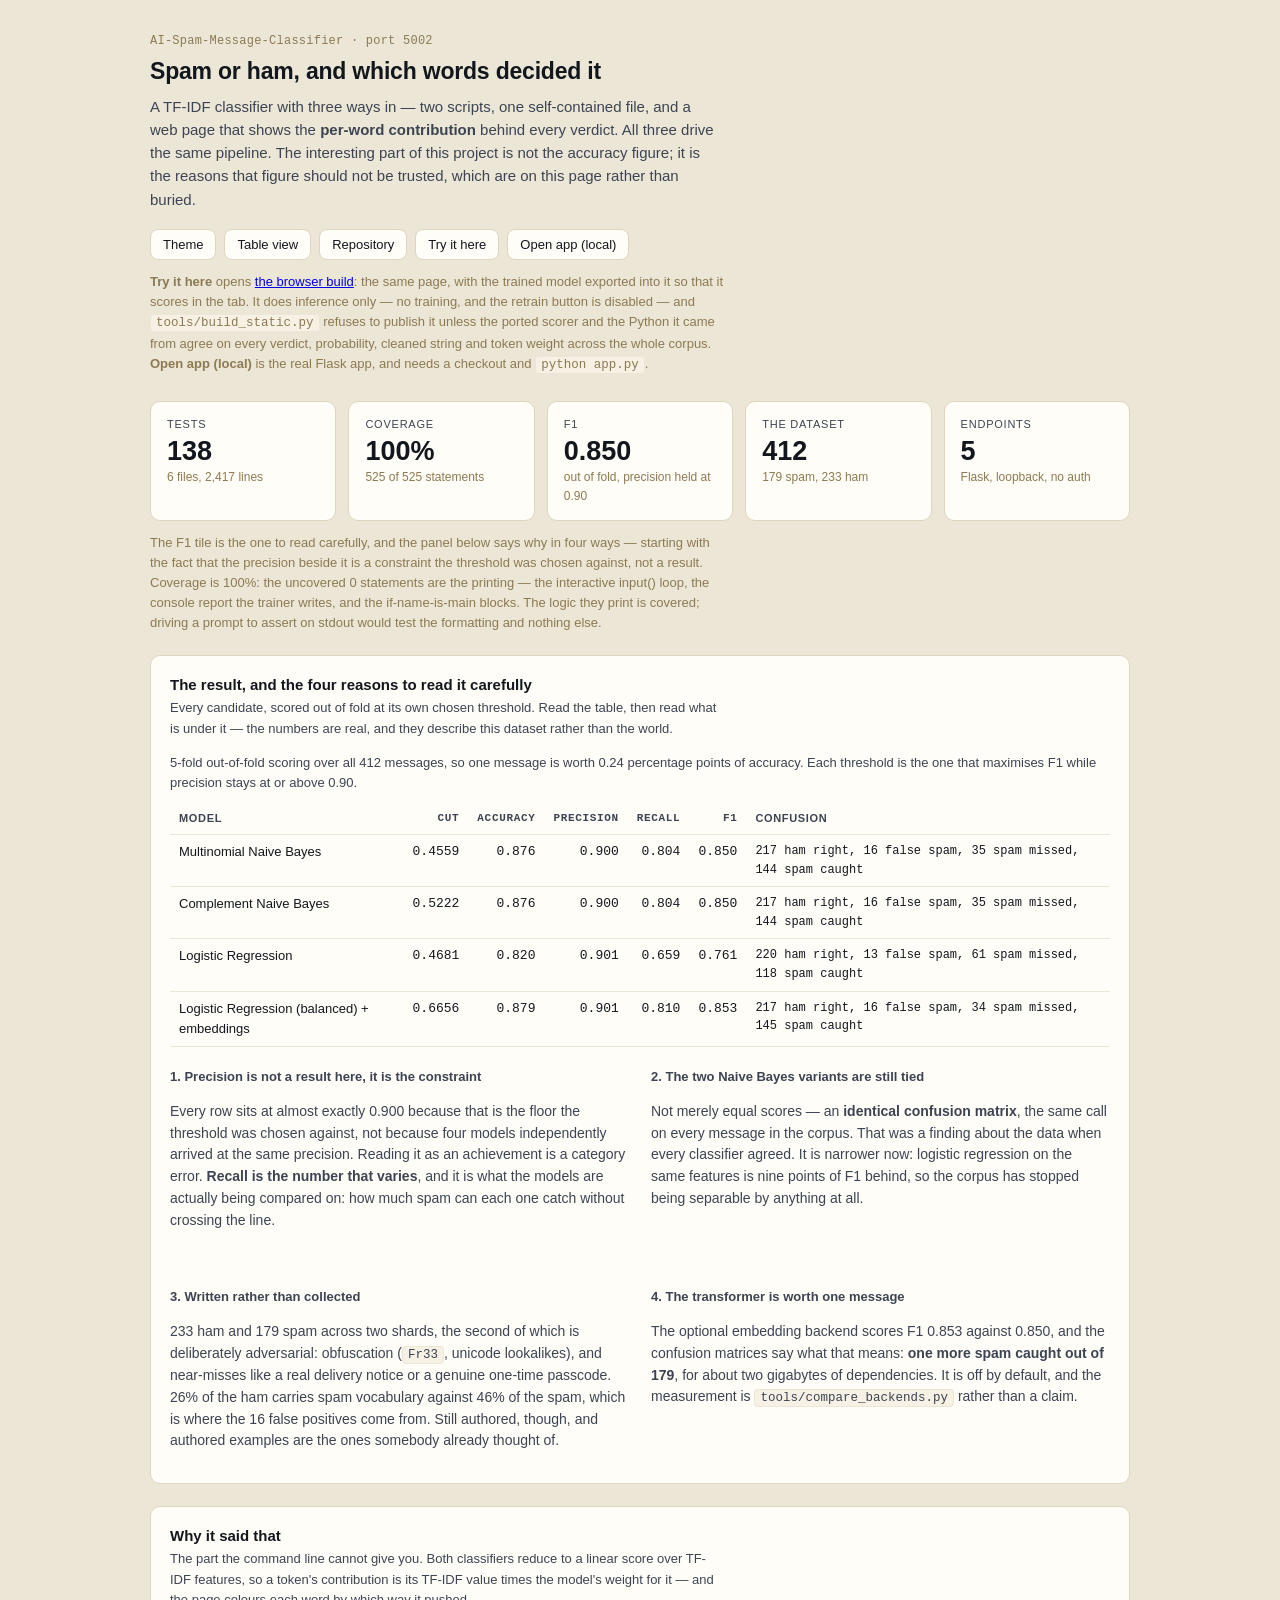
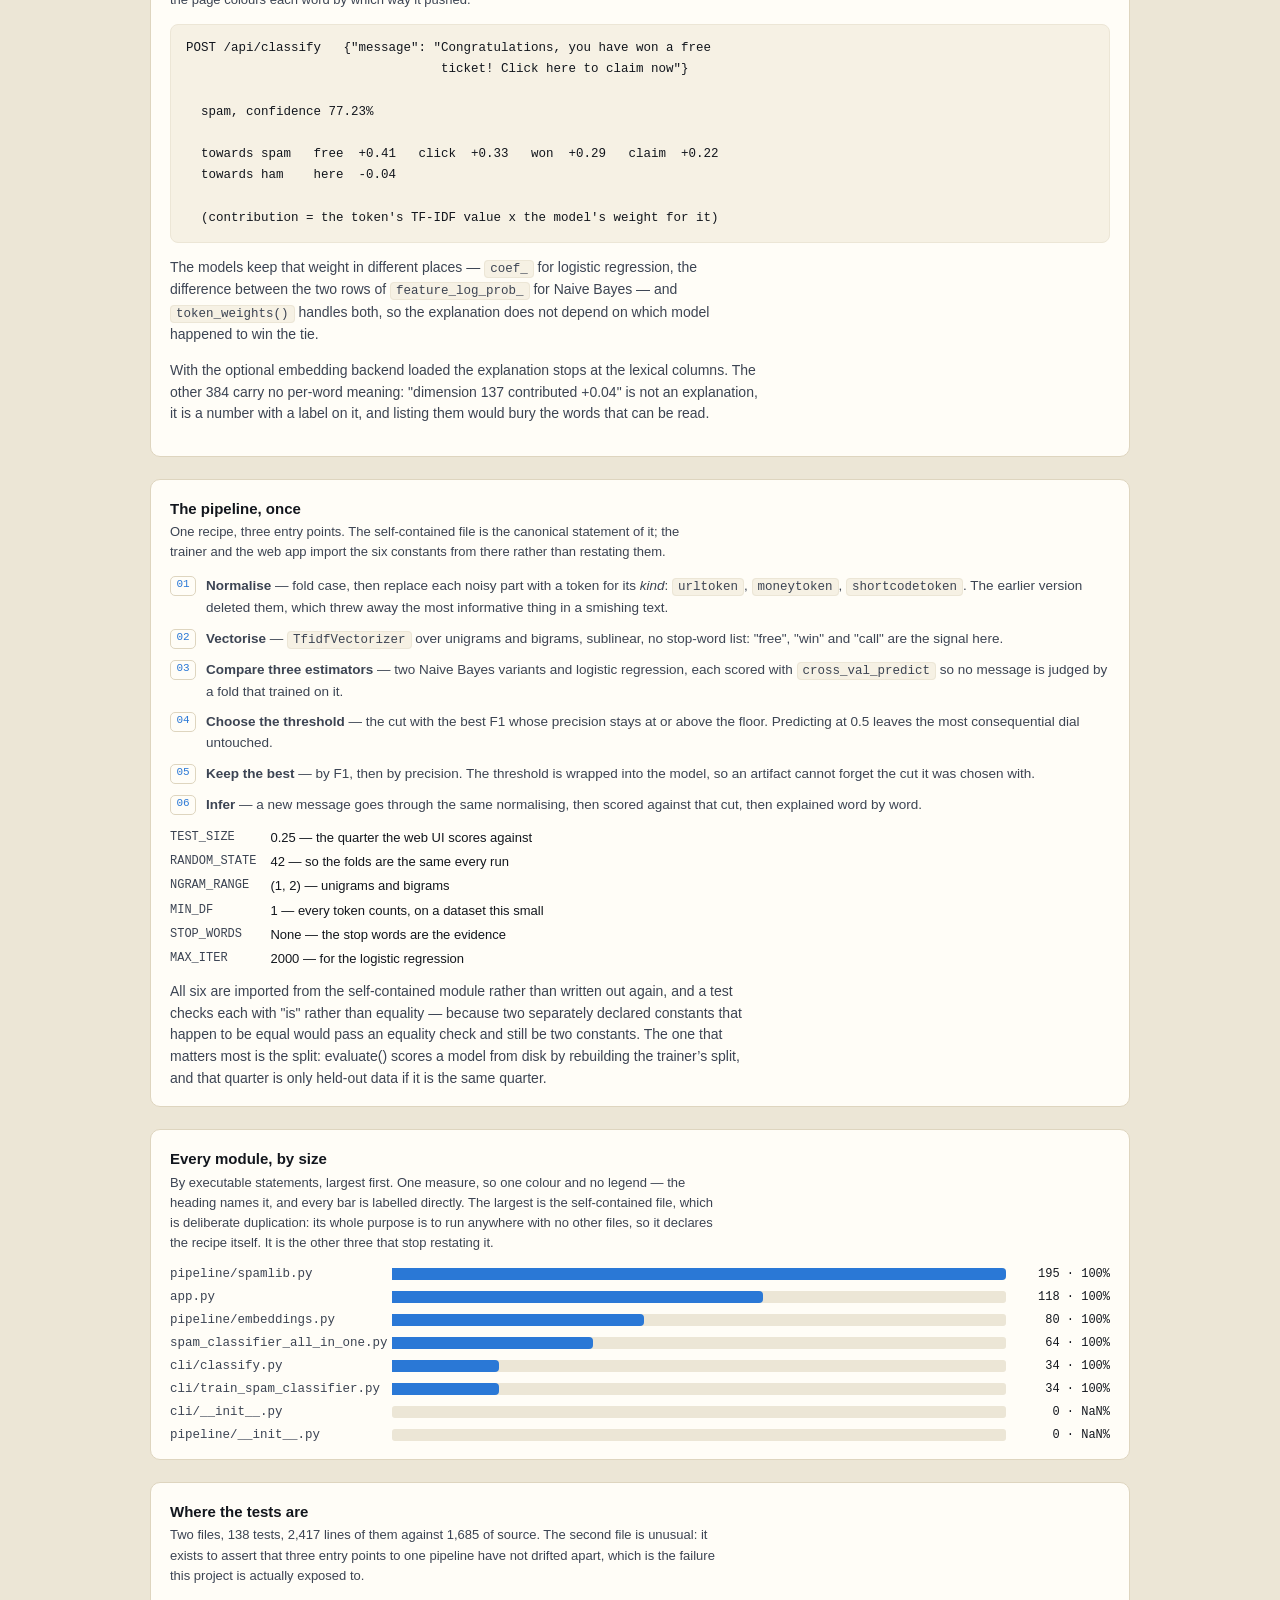
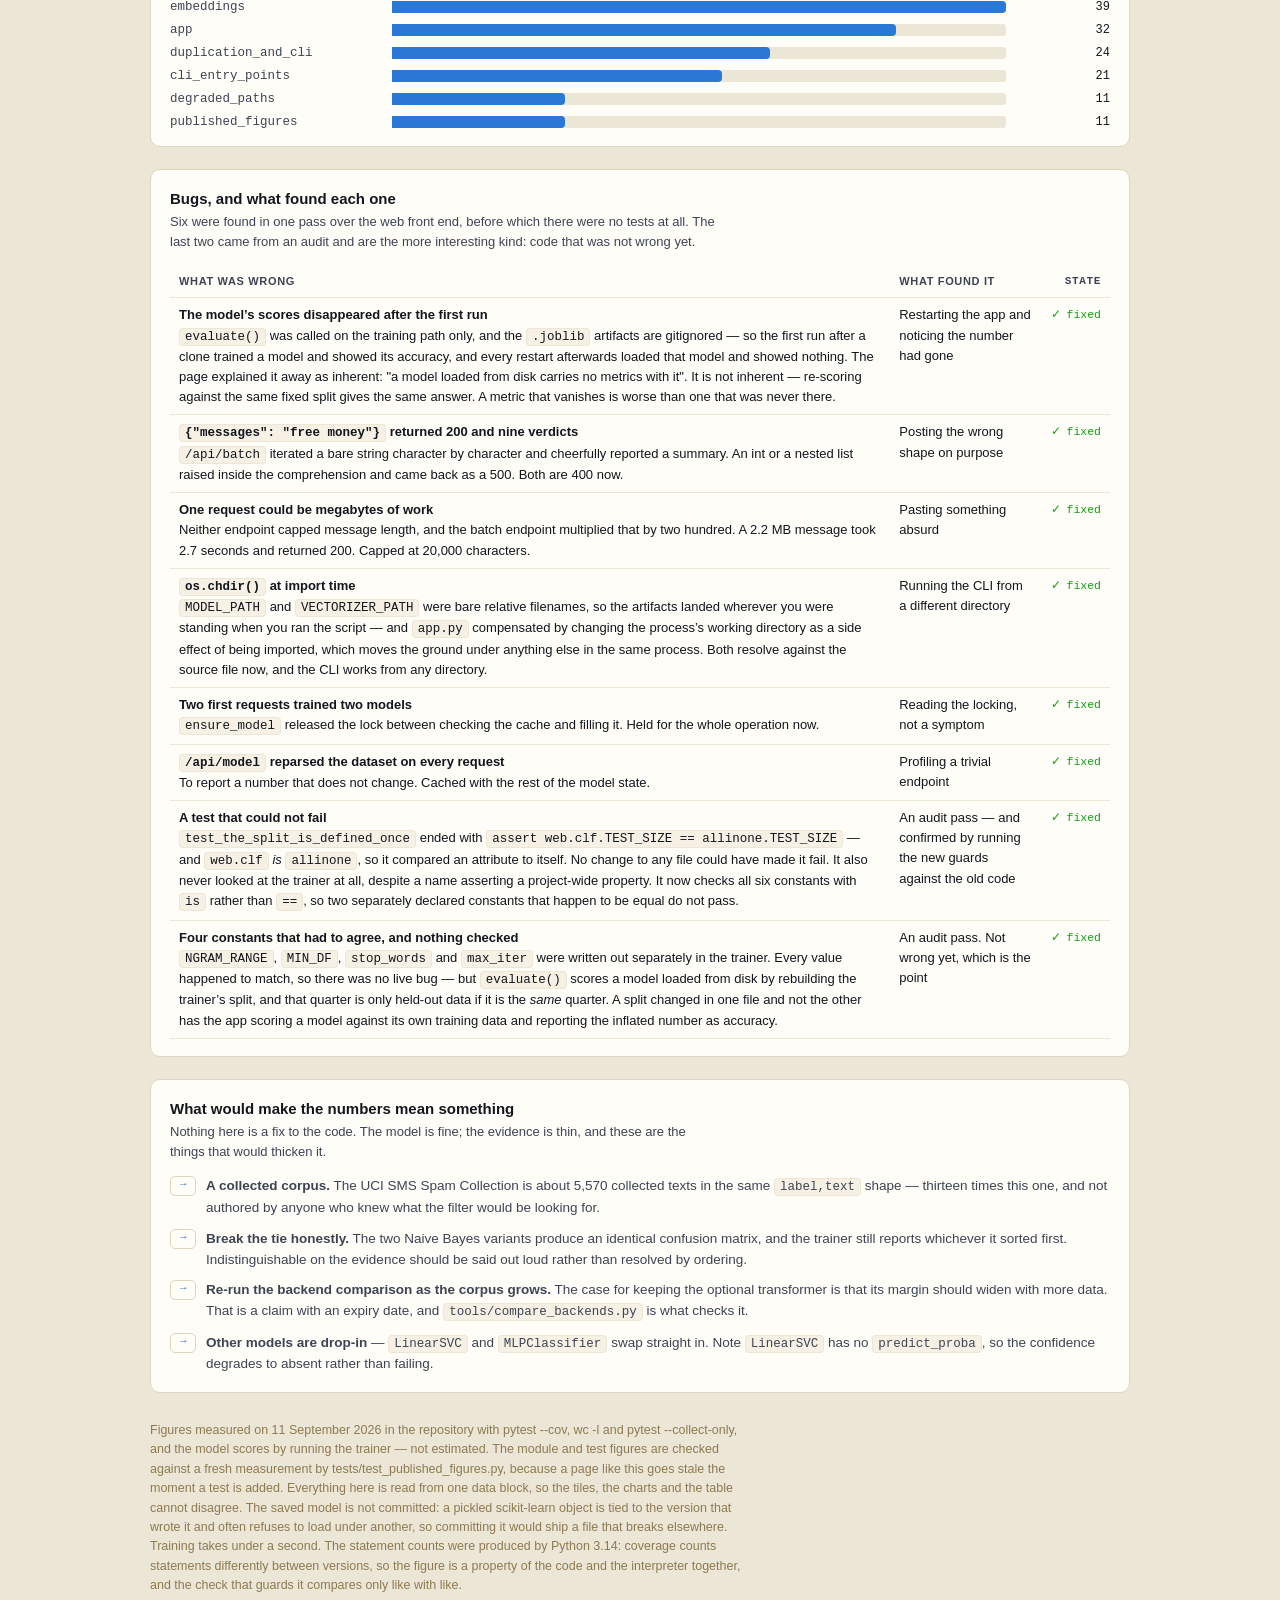
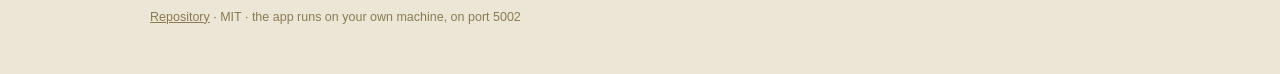
==== docs/index.html @ 47253c62 "Group the root modules into pipeline/ and cli/ Six modules and a CSV sat flat at the root. The filte" ====
<!DOCTYPE html>
<html lang="en">
<head>
<meta charset="utf-8">
<meta name="viewport" content="width=device-width, initial-scale=1">
<title>AI Spam Message Classifier — overview</title>
<meta name="description" content="A TF-IDF spam classifier with three ways in — scripts, one self-contained file, and a web UI that shows which words drove each verdict. Including why its own accuracy figure should be distrusted.">
<meta property="og:title" content="AI Spam Message Classifier">
<!-- No count in here. A figure typed into a meta tag is one nothing on the
     page derives, so it is the first thing to go stale. -->
<meta property="og:description" content="Spam or ham, with the words that decided it. Two models, one dataset small enough that a single message is worth five points of accuracy — and the page says so.">
<meta property="og:type" content="website">
<style>
/* The warm surface this family of pages uses. The marks on top come from the
 * validated palette and were re-run against *this* surface, because contrast
 * only means anything against the colour the chart actually sits on:
 *
 *   series  #2a78d6  on #fffdf7   all five checks PASS (light)
 *   series  #3987e5  on #1a1a19   all five checks PASS (dark)
 *   good    #0ca30c  3.30:1
 *   warning #fab219  1.80:1  sub-3:1 BY DESIGN -> always icon + label
 *   crit    #d03b3b  4.72:1
 *
 * Run as a categorical set the status colours fail on #fab219, and are meant
 * to: status is not a categorical palette, and amber is legal only with a
 * glyph and a word beside it. Every use of it here has both.
 *
 * Dark is a selected set stepped for the dark surface, not an inversion. */
.viz-root {
  color-scheme: light;
  --plane:     #ece6d6;
  --surface:   #fffdf7;
  --ink:       #12161d;
  --ink-2:     #3c4453;
  --ink-muted: #8d7a52;
  --grid:      #ece6d6;
  --ring:      #ded5bf;
  --code-bg:   #f6f1e4;
  --series:    #2a78d6;
  --track:     #ece6d6;
  --good:      #0ca30c;
  --warning:   #fab219;
  --critical:  #d03b3b;
}
@media (prefers-color-scheme: dark) {
  :root:where(:not([data-theme="light"])) .viz-root {
    color-scheme: dark;
    --plane: #0d0d0d; --surface: #1a1a19;
    --ink: #ffffff; --ink-2: #c3c2b7; --ink-muted: #898781;
    --grid: #2c2c2a; --ring: #383835; --code-bg: #21201e;
    --series: #3987e5; --track: #2c2c2a;
  }
}
:root[data-theme="dark"] .viz-root {
  color-scheme: dark;
  --plane: #0d0d0d; --surface: #1a1a19;
  --ink: #ffffff; --ink-2: #c3c2b7; --ink-muted: #898781;
  --grid: #2c2c2a; --ring: #383835; --code-bg: #21201e;
  --series: #3987e5; --track: #2c2c2a;
}

* { box-sizing: border-box; }
html, body { margin: 0; }
.viz-root {
  --text: -apple-system, BlinkMacSystemFont, "Segoe UI", Helvetica, Arial, sans-serif;
  --mono: ui-monospace, SFMono-Regular, Menlo, monospace;
  padding: 34px 24px 44px;
  font: 15px/1.55 var(--text);
  background: var(--plane); color: var(--ink);
  min-height: 100vh;
}
main { max-width: 980px; margin: 0 auto; }

.crumb {
  margin: 0 0 6px; font: 400 12px var(--mono); color: var(--ink-muted);
  letter-spacing: .02em;
}
h1 { font-size: 23px; margin: 0 0 5px; letter-spacing: -0.2px; }
.lede { color: var(--ink-2); margin: 0; font-size: 15px; max-width: 68ch; }
.head { display: flex; justify-content: space-between; align-items: flex-start; gap: 18px; flex-wrap: wrap; }
.controls { display: flex; gap: 8px; flex-wrap: wrap; }
button, .btn {
  font: 400 13px var(--text); cursor: pointer; text-decoration: none;
  display: inline-block;
  background: var(--surface); color: var(--ink);
  border: 1px solid var(--ring); border-radius: 8px; padding: 7px 12px;
}
button:hover, .btn:hover { border-color: var(--ink-muted); }
button[aria-pressed="true"] { border-color: var(--series); color: var(--series); }

/* ------------------------------------------------------------ stat tiles */
/* A bare stat tile is the one form that ships without a hover layer: there is
 * no plot to interrogate, just the figure and what it counts. */
.tiles { display: grid; grid-template-columns: repeat(auto-fit, minmax(156px, 1fr)); gap: 12px; margin: 26px 0 10px; }
.tile { background: var(--surface); border: 1px solid var(--ring); border-radius: 10px; padding: 14px 16px; }
.tile .k { display: block; color: var(--ink-2); font-size: 11px; text-transform: uppercase; letter-spacing: .07em; }
.tile .v { display: block; margin-top: 3px; font: 600 27px/1.12 var(--text); font-variant-numeric: tabular-nums; }
.tile .n { display: block; margin-top: 2px; color: var(--ink-muted); font-size: 12px; }

.note { color: var(--ink-muted); font-size: 13px; max-width: 80ch; margin: 12px 0 0; }

/* ---------------------------------------------------------------- panels */
.panel { background: var(--surface); border: 1px solid var(--ring); border-radius: 10px; padding: 17px 19px; margin-top: 22px; }
.panel h2 { margin: 0 0 2px; font-size: 15px; }
.panel h3 { margin: 20px 0 6px; font-size: 13px; color: var(--ink-2); }
.panel .sub { margin: 0 0 14px; color: var(--ink-2); font-size: 13px; max-width: 76ch; }
.panel p { font-size: 14px; color: var(--ink-2); max-width: 76ch; }
.split { display: grid; grid-template-columns: repeat(auto-fit, minmax(330px, 1fr)); gap: 22px; }

/* Thin marks on a recessive track, 4px rounding on the data end only so the
 * mark stays anchored flat to the baseline it grows from. */
.bars { display: grid; gap: 9px; }
/* 210px for the label, not the 118px the sibling pages use: the longest
   module name here is spam_classifier_all_in_one.py, which measured 199px
   and was being clipped — a clipped name is one the reader cannot look up. */
.bar { display: grid; grid-template-columns: 210px 1fr 92px; gap: 12px; align-items: center; }
.bar .lab { font: 400 12.5px var(--mono); color: var(--ink-2); }
.bar .rail { position: relative; height: 12px; background: var(--track); border-radius: 3px; }
.bar .fill { position: absolute; inset: 0 auto 0 0; background: var(--series); border-radius: 0 4px 4px 0; }
.bar .val { text-align: right; font: 500 12px var(--mono); font-variant-numeric: tabular-nums; color: var(--ink); }
.bar:hover .rail { outline: 2px solid var(--ring); outline-offset: 2px; }

/* ----------------------------------------------------------------- table */
table { width: 100%; border-collapse: collapse; }
caption { text-align: left; color: var(--ink-2); font-size: 13px; padding-bottom: 10px; }
th, td { text-align: left; padding: 7px 9px; border-bottom: 1px solid var(--grid); font-size: 13px; vertical-align: top; }
th { color: var(--ink-2); font-size: 11px; text-transform: uppercase; letter-spacing: .06em; }
td.num, th.num { text-align: right; font-family: var(--mono); font-variant-numeric: tabular-nums; }
td.mono { font-family: var(--mono); font-size: 12px; }
tr.total td { border-bottom: none; font-weight: 600; }
[hidden] { display: none !important; }

code { font-family: var(--mono); font-size: 12.5px; background: var(--code-bg); border: 1px solid var(--grid); border-radius: 4px; padding: 1px 5px; }
pre {
  background: var(--code-bg); border: 1px solid var(--grid); border-radius: 8px;
  padding: 13px 15px; overflow-x: auto;
  font: 12.5px/1.7 var(--mono); color: var(--ink); margin: 12px 0 0;
}

/* Numbered steps. */
.flow { list-style: none; margin: 12px 0 0; padding: 0; display: grid; gap: 10px; }
.flow li { display: grid; grid-template-columns: 26px 1fr; gap: 10px; font-size: 13.5px; color: var(--ink-2); }
.step {
  font: 500 11px var(--mono); color: var(--series);
  border: 1px solid var(--ring); border-radius: 5px;
  text-align: center; padding: 1px 0; height: 20px;
}

/* Status. Never colour alone: each carries a glyph and a word, which is what
 * makes the sub-3:1 amber legal. */
.flag { display: inline-flex; align-items: center; gap: 5px; font: 500 11.5px var(--mono); white-space: nowrap; }
.flag .g { font-size: 12px; }
.flag.good { color: var(--good); }
.flag.warn { color: var(--warning); }
.flag.crit { color: var(--critical); }

dl.kv { display: grid; grid-template-columns: auto 1fr; gap: 4px 14px; margin: 12px 0 0; font-size: 13px; }
dl.kv dt { color: var(--ink-2); font-family: var(--mono); font-size: 12px; }
dl.kv dd { margin: 0; }

footer { margin-top: 28px; color: var(--ink-muted); font-size: 12.5px; max-width: 86ch; }
footer a { color: inherit; }
</style>
</head>

<body class="viz-root" data-palette="#2a78d6">
<main>

<div class="head">
  <div>
    <p class="crumb">AI-Spam-Message-Classifier &middot; port 5002</p>
    <h1>Spam or ham, and which words decided it</h1>
    <p class="lede">
      A TF-IDF classifier with three ways in — two scripts, one
      self-contained file, and a web page that shows the
      <strong>per-word contribution</strong> behind every verdict. All three
      drive the same pipeline. The interesting part of this project is not
      the accuracy figure; it is the reasons that figure should not be
      trusted, which are on this page rather than buried.
    </p>
  </div>
  <div class="controls">
    <button id="themeBtn" type="button">Theme</button>
    <button id="tableBtn" type="button" aria-pressed="false">Table view</button>
    <a class="btn" href="https://github.com/luke-zhang-cs-py/AI-Spam-Message-Classifier">Repository</a>
    <a class="btn" href="app/"
       title="The exported model, scored in your browser — no Python needed">Try it here</a>
    <a class="btn" id="localBtn" href="http://127.0.0.1:5002/"
       title="Only works on a machine that is running the app">Open app (local)</a>
  </div>
</div>

<!-- "Open app (local)" only works for somebody who has already cloned the
     repository and started a server, which is nobody arriving at this page.
     docs/app/ is the same page with the fitted model exported into it,
     generated by tools/build_static.py. -->
<p class="note">
  <strong>Try it here</strong> opens <a href="app/">the browser build</a>: the
  same page, with the trained model exported into it so that it scores in the
  tab. It does inference only — no training, and the retrain button is
  disabled — and <code>tools/build_static.py</code> refuses to publish it
  unless the ported scorer and the Python it came from agree on every verdict,
  probability, cleaned string and token weight across the whole corpus.
  <strong>Open app (local)</strong> is the real Flask app, and needs a checkout
  and <code>python app.py</code>.
</p>

<section class="tiles" id="tiles" aria-label="Headline figures"></section>
<p class="note" id="tilesNote"></p>

<!-- ==================================================== the result -->
<section class="panel">
  <h2>The result, and the four reasons to read it carefully</h2>
  <p class="sub">
    Every candidate, scored out of fold at its own chosen threshold. Read the
    table, then read what is under it — the numbers are real, and they
    describe this dataset rather than the world.
  </p>
  <table>
    <caption id="modelCaption"></caption>
    <thead>
      <tr><th>Model</th><th class="num">Cut</th><th class="num">Accuracy</th>
          <th class="num">Precision</th>
          <th class="num">Recall</th><th class="num">F1</th><th>Confusion</th></tr>
    </thead>
    <tbody id="modelBody"></tbody>
  </table>

  <div class="split">
    <div>
      <h3>1. Precision is not a result here, it is the constraint</h3>
      <p>
        Every row sits at almost exactly 0.900 because that is the floor the
        threshold was chosen against, not because four models independently
        arrived at the same precision. Reading it as an achievement is a
        category error. <strong>Recall is the number that varies</strong>, and
        it is what the models are actually being compared on: how much spam
        can each one catch without crossing the line.
      </p>
    </div>
    <div>
      <h3>2. The two Naive Bayes variants are still tied</h3>
      <p>
        Not merely equal scores — an <strong>identical confusion
        matrix</strong>, the same call on every message in the corpus. That
        was a finding about the data when every classifier agreed. It is
        narrower now: logistic regression on the same features is nine points
        of F1 behind, so the corpus has stopped being separable by anything
        at all.
      </p>
    </div>
    <div>
      <h3>3. Written rather than collected</h3>
      <p id="corpusNote"></p>
    </div>
    <div>
      <h3>4. The transformer is worth one message</h3>
      <p>
        The optional embedding backend scores F1 0.853 against 0.850, and the
        confusion matrices say what that means: <strong>one more spam caught
        out of 179</strong>, for about two gigabytes of dependencies. It is
        off by default, and the measurement is
        <code>tools/compare_backends.py</code> rather than a claim.
      </p>
    </div>
  </div>
</section>

<!-- =============================================== the explanation -->
<section class="panel">
  <h2>Why it said that</h2>
  <p class="sub">
    The part the command line cannot give you. Both classifiers reduce to a
    linear score over TF-IDF features, so a token's contribution is its
    TF-IDF value times the model's weight for it — and the page colours each
    word by which way it pushed.
  </p>
  <pre id="explainSample"></pre>
  <p>
    The models keep that weight in different places —
    <code>coef_</code> for logistic regression, the difference between the
    two rows of <code>feature_log_prob_</code> for Naive Bayes — and
    <code>token_weights()</code> handles both, so the explanation does not
    depend on which model happened to win the tie.
  </p>
  <p>
    With the optional embedding backend loaded the explanation stops at the
    lexical columns. The other 384 carry no per-word meaning: "dimension 137
    contributed +0.04" is not an explanation, it is a number with a label on
    it, and listing them would bury the words that can be read.
  </p>
</section>

<!-- ================================================== the pipeline -->
<section class="panel">
  <h2>The pipeline, once</h2>
  <p class="sub">
    One recipe, three entry points. The self-contained file is the canonical
    statement of it; the trainer and the web app import the six constants
    from there rather than restating them.
  </p>
  <ul class="flow" id="stepList"></ul>
  <dl class="kv" id="constKv"></dl>
  <p class="note" id="constNote"></p>
</section>

<!-- ==================================================== the source -->
<section class="panel" id="modulePanel">
  <h2>Every module, by size</h2>
  <p class="sub" id="moduleSub"></p>
  <div id="moduleBars" class="bars"></div>
</section>

<section class="panel" id="testPanel">
  <h2>Where the tests are</h2>
  <p class="sub" id="testSub"></p>
  <div id="testBars" class="bars"></div>
</section>

<section class="panel" id="tablePanel" hidden>
  <table>
    <caption>Every module with its size, statements, coverage and what it is
      for. The same data as the two charts above.</caption>
    <thead>
      <tr><th>Module</th><th class="num">Lines</th><th class="num">Stmts</th>
          <th class="num">Covered</th><th>What it does</th></tr>
    </thead>
    <tbody id="tableBody"></tbody>
  </table>
</section>

<!-- ======================================================= the bugs -->
<section class="panel">
  <h2>Bugs, and what found each one</h2>
  <p class="sub">
    Six were found in one pass over the web front end, before which there
    were no tests at all. The last two came from an audit and are the more
    interesting kind: code that was not wrong yet.
  </p>
  <table>
    <thead>
      <tr><th>What was wrong</th><th>What found it</th><th class="num">State</th></tr>
    </thead>
    <tbody id="bugBody"></tbody>
  </table>
</section>

<!-- ======================================================= the next -->
<section class="panel">
  <h2>What would make the numbers mean something</h2>
  <p class="sub">
    Nothing here is a fix to the code. The model is fine; the evidence is
    thin, and these are the things that would thicken it.
  </p>
  <ul class="flow" id="nextList"></ul>
</section>

<footer>
  <p id="footNote"></p>
  <p>
    <a href="https://github.com/luke-zhang-cs-py/AI-Spam-Message-Classifier">Repository</a>
    &middot; MIT &middot; the app runs on your own machine, on port 5002
  </p>
</footer>

</main>

<script>
'use strict';

/* Every number on this page is read from here, so the tiles, the charts and
 * the table cannot drift apart.
 *
 * Measured on 11 September 2026 in the repository: `pytest -q --cov` for the
 * statements and what is uncovered, `wc -l` for length, `pytest
 * --collect-only -q` for the test counts, and the model scores by running
 * train_spam_classifier.py. Not estimated. tests/test_published_figures.py
 * checks the module and test figures against a fresh measurement, and
 * `python tools/refresh_figures.py` rewrites them. */

var MODULES = [
  { name: 'pipeline/spamlib.py',           lines: 572, stmts: 195, missed:  0, does: 'the one implementation: normalising, model choice, the tuned threshold' },
  { name: 'app.py',                        lines: 399, stmts: 118, missed:  0, does: 'the web UI, five endpoints, and the per-word explanation' },
  { name: 'pipeline/embeddings.py',        lines: 282, stmts:  80, missed:  0, does: 'the optional transformer backend, off by default and measured' },
  { name: 'spam_classifier_all_in_one.py', lines: 197, stmts:  64, missed:  0, does: 'the end-to-end demo and CLI; the pipeline itself moved to spamlib' },
  { name: 'cli/classify.py',               lines: 111, stmts:  34, missed:  0, does: 'one message from the command line, or an interactive loop' },
  { name: 'cli/train_spam_classifier.py',  lines: 111, stmts:  34, missed:  0, does: 'trains both models, compares them, saves the winner' },
  { name: 'cli/__init__.py',               lines:   7, stmts:   0, missed:  0, does: 'the package: train it, then ask it about a message' },
  { name: 'pipeline/__init__.py',          lines:   6, stmts:   0, missed:  0, does: 'the package: the filter, and its one optional backend' }
];

var TESTS = [
  { file: 'test_embeddings.py',          n: 39, of: 'the optional backend, almost all of it without torch installed' },
  { file: 'test_app.py',                 n: 32, of: 'the five endpoints, the caps, and the vanishing metrics' },
  { file: 'test_duplication_and_cli.py', n: 24, of: 'that the three entry points share one recipe' },
  { file: 'test_cli_entry_points.py',    n: 21, of: 'both command lines driven in process, where coverage can see them' },
  { file: 'test_degraded_paths.py',      n: 11, of: 'the fallback corpus, an unreachable floor, a model with no weights' },
  { file: 'test_published_figures.py',   n: 11, of: 'the numbers on this page, against a fresh measurement' }
];

var TEST_LINES = 2417;

/* Which interpreter produced the statement counts above. It matters: coverage
 * counts a `with` block or a multi-line call differently between versions, so
 * the same unchanged file measures a different number of statements under a
 * different Python. The guard compares only when the running one is this one,
 * and skips with a reason otherwise -- which is why this line exists rather
 * than the check simply failing on a CI runner. */
var MEASURED_WITH = 'Python 3.14';
var ROUTE_COUNT = 5;

/* From data/*.csv and a run of the trainer. Regenerate with
 * `python tools/compare_backends.py`, which scores every row of the table
 * below under one shared split. */
var DATA = { messages: 412, spam: 179, ham: 233, folds: 5, floor: 0.90 };

/* Out-of-fold: every probability comes from a fold that did not train on the
 * message it scores, so all 412 are held-out data exactly once. The last row
 * is the optional embedding backend, which is off by default. */
var MODELS = [
  { name: 'Multinomial Naive Bayes', threshold: 0.4559, accuracy: 0.876,
    precision: 0.900, recall: 0.804, f1: 0.850, tn: 217, fp: 16, fn: 35, tp: 144 },
  { name: 'Complement Naive Bayes', threshold: 0.5222, accuracy: 0.876,
    precision: 0.900, recall: 0.804, f1: 0.850, tn: 217, fp: 16, fn: 35, tp: 144 },
  { name: 'Logistic Regression', threshold: 0.4681, accuracy: 0.820,
    precision: 0.901, recall: 0.659, f1: 0.761, tn: 220, fp: 13, fn: 61, tp: 118 },
  { name: 'Logistic Regression (balanced) + embeddings', threshold: 0.6656,
    accuracy: 0.879,
    precision: 0.901, recall: 0.810, f1: 0.853, tn: 217, fp: 16, fn: 34, tp: 145 }
];

var STEPS = [
  '<strong>Normalise</strong> — fold case, then replace each noisy part with a token for its <em>kind</em>: <code>urltoken</code>, <code>moneytoken</code>, <code>shortcodetoken</code>. The earlier version deleted them, which threw away the most informative thing in a smishing text.',
  '<strong>Vectorise</strong> — <code>TfidfVectorizer</code> over unigrams and bigrams, sublinear, no stop-word list: "free", "win" and "call" are the signal here.',
  '<strong>Compare three estimators</strong> — two Naive Bayes variants and logistic regression, each scored with <code>cross_val_predict</code> so no message is judged by a fold that trained on it.',
  '<strong>Choose the threshold</strong> — the cut with the best F1 whose precision stays at or above the floor. Predicting at 0.5 leaves the most consequential dial untouched.',
  '<strong>Keep the best</strong> — by F1, then by precision. The threshold is wrapped into the model, so an artifact cannot forget the cut it was chosen with.',
  '<strong>Infer</strong> — a new message goes through the same normalising, then scored against that cut, then explained word by word.'
];

/* The six constants the three entry points must agree on, checked with `is`
 * rather than equality by tests/test_duplication_and_cli.py. */
var CONSTANTS = [
  ['TEST_SIZE', '0.25 — the quarter the web UI scores against'],
  ['RANDOM_STATE', '42 — so the folds are the same every run'],
  ['NGRAM_RANGE', '(1, 2) — unigrams and bigrams'],
  ['MIN_DF', '1 — every token counts, on a dataset this small'],
  ['STOP_WORDS', 'None — the stop words are the evidence'],
  ['MAX_ITER', '2000 — for the logistic regression']
];

/* Authored prose with intentional markup, kept out of esc() deliberately --
 * see drawBugs, which says so. Nothing here comes from a user. */
var BUGS = [
  ['The model’s scores disappeared after the first run',
   '<code>evaluate()</code> was called on the training path only, and the <code>.joblib</code> artifacts are gitignored — so the first run after a clone trained a model and showed its accuracy, and every restart afterwards loaded that model and showed nothing. The page explained it away as inherent: "a model loaded from disk carries no metrics with it". It is not inherent — re-scoring against the same fixed split gives the same answer. A metric that vanishes is worse than one that was never there.',
   'Restarting the app and noticing the number had gone', 'fixed'],
  ['<code>{"messages": "free money"}</code> returned 200 and nine verdicts',
   '<code>/api/batch</code> iterated a bare string character by character and cheerfully reported a summary. An int or a nested list raised inside the comprehension and came back as a 500. Both are 400 now.',
   'Posting the wrong shape on purpose', 'fixed'],
  ['One request could be megabytes of work',
   'Neither endpoint capped message length, and the batch endpoint multiplied that by two hundred. A 2.2 MB message took 2.7 seconds and returned 200. Capped at 20,000 characters.',
   'Pasting something absurd', 'fixed'],
  ['<code>os.chdir()</code> at import time',
   '<code>MODEL_PATH</code> and <code>VECTORIZER_PATH</code> were bare relative filenames, so the artifacts landed wherever you were standing when you ran the script — and <code>app.py</code> compensated by changing the process’s working directory as a side effect of being imported, which moves the ground under anything else in the same process. Both resolve against the source file now, and the CLI works from any directory.',
   'Running the CLI from a different directory', 'fixed'],
  ['Two first requests trained two models',
   '<code>ensure_model</code> released the lock between checking the cache and filling it. Held for the whole operation now.',
   'Reading the locking, not a symptom', 'fixed'],
  ['<code>/api/model</code> reparsed the dataset on every request',
   'To report a number that does not change. Cached with the rest of the model state.',
   'Profiling a trivial endpoint', 'fixed'],
  ['A test that could not fail',
   '<code>test_the_split_is_defined_once</code> ended with <code>assert web.clf.TEST_SIZE == allinone.TEST_SIZE</code> — and <code>web.clf</code> <em>is</em> <code>allinone</code>, so it compared an attribute to itself. No change to any file could have made it fail. It also never looked at the trainer at all, despite a name asserting a project-wide property. It now checks all six constants with <code>is</code> rather than <code>==</code>, so two separately declared constants that happen to be equal do not pass.',
   'An audit pass — and confirmed by running the new guards against the old code', 'fixed'],
  ['Four constants that had to agree, and nothing checked',
   '<code>NGRAM_RANGE</code>, <code>MIN_DF</code>, <code>stop_words</code> and <code>max_iter</code> were written out separately in the trainer. Every value happened to match, so there was no live bug — but <code>evaluate()</code> scores a model loaded from disk by rebuilding the trainer’s split, and that quarter is only held-out data if it is the <em>same</em> quarter. A split changed in one file and not the other has the app scoring a model against its own training data and reporting the inflated number as accuracy.',
   'An audit pass. Not wrong yet, which is the point', 'fixed']
];

var NEXT = [
  '<strong>A collected corpus.</strong> The UCI SMS Spam Collection is about 5,570 collected texts in the same <code>label,text</code> shape — thirteen times this one, and not authored by anyone who knew what the filter would be looking for.',
  '<strong>Break the tie honestly.</strong> The two Naive Bayes variants produce an identical confusion matrix, and the trainer still reports whichever it sorted first. Indistinguishable on the evidence should be said out loud rather than resolved by ordering.',
  '<strong>Re-run the backend comparison as the corpus grows.</strong> The case for keeping the optional transformer is that its margin should widen with more data. That is a claim with an expiry date, and <code>tools/compare_backends.py</code> is what checks it.',
  '<strong>Other models are drop-in</strong> — <code>LinearSVC</code> and <code>MLPClassifier</code> swap straight in. Note <code>LinearSVC</code> has no <code>predict_proba</code>, so the confidence degrades to absent rather than failing.'
];

/* ------------------------------------------------------------- helpers */

function esc(s) {
  return String(s).replace(/[&<>"]/g, function (c) {
    return { '&': '&amp;', '<': '&lt;', '>': '&gt;', '"': '&quot;' }[c];
  });
}
function el(id) { return document.getElementById(id); }
function covered(m) { return m.stmts - m.missed; }
function coverage(m) { return Math.round(100 * covered(m) / m.stmts); }
function sum(list, field) {
  return list.reduce(function (n, item) { return n + field(item); }, 0);
}

var STMTS = sum(MODULES, function (m) { return m.stmts; });
var COVERED = sum(MODULES, covered);
var LINES = sum(MODULES, function (m) { return m.lines; });
var TEST_COUNT = sum(TESTS, function (t) { return t.n; });

/* ---------------------------------------------------------------- tiles */

function drawTiles() {
  var tiles = [
    ['Tests', TEST_COUNT.toLocaleString(),
     TESTS.length + ' files, ' + TEST_LINES.toLocaleString() + ' lines'],
    ['Coverage', Math.round(100 * COVERED / STMTS) + '%',
     COVERED.toLocaleString() + ' of ' + STMTS.toLocaleString() + ' statements'],
    ['F1', MODELS[0].f1.toFixed(3),
     'out of fold, precision held at ' + DATA.floor.toFixed(2)],
    ['The dataset', DATA.messages,
     DATA.spam + ' spam, ' + DATA.ham + ' ham'],
    ['Endpoints', ROUTE_COUNT, 'Flask, loopback, no auth']
  ];
  el('tiles').innerHTML = tiles.map(function (t) {
    return '<div class="tile"><span class="k">' + esc(t[0]) +
      '</span><strong class="v">' + esc(t[1]) + '</strong>' +
      '<span class="n">' + esc(t[2]) + '</span></div>';
  }).join('');

  el('tilesNote').textContent =
    'The F1 tile is the one to read carefully, and the panel below says why ' +
    'in four ways — starting with the fact that the precision beside it is ' +
    'a constraint the threshold was chosen against, not a result. ' +
    'Coverage is ' +
    Math.round(100 * COVERED / STMTS) + '%: the uncovered ' +
    (STMTS - COVERED) + ' statements are the printing — the interactive ' +
    'input() loop, the console report the trainer writes, and the ' +
    'if-name-is-main blocks. The logic they print is covered; driving a ' +
    'prompt to assert on stdout would test the formatting and nothing else.';
}

/* --------------------------------------------------------------- charts */

function drawBars(id, rows, label, value, size, peak) {
  el(id).innerHTML = rows.map(function (row) {
    var width = (size(row) / peak * 100).toFixed(1);
    return '<div class="bar" title="' + esc(label(row) + ' — ' + value(row)) +
      '"><span class="lab">' + esc(label(row)) + '</span>' +
      '<span class="rail"><span class="fill" style="width:' + width +
      '%"></span></span>' +
      '<span class="val">' + esc(value(row)) + '</span></div>';
  }).join('');
}

function byStatements() {
  return MODULES.slice().sort(function (a, b) { return b.stmts - a.stmts; });
}

function drawModules() {
  var rows = byStatements();
  var peak = rows[0].stmts;
  el('moduleSub').textContent =
    'By executable statements, largest first. One measure, so one colour and ' +
    'no legend — the heading names it, and every bar is labelled directly. ' +
    'The largest is the self-contained file, which is deliberate duplication: ' +
    'its whole purpose is to run anywhere with no other files, so it declares ' +
    'the recipe itself. It is the other three that stop restating it.';
  drawBars('moduleBars', rows,
           function (m) { return m.name; },
           function (m) { return m.stmts + ' · ' + coverage(m) + '%'; },
           function (m) { return m.stmts; }, peak);
}

function drawTests() {
  var peak = Math.max.apply(null, TESTS.map(function (t) { return t.n; }));
  el('testSub').textContent =
    'Two files, ' + TEST_COUNT + ' tests, ' +
    TEST_LINES.toLocaleString() + ' lines of them against ' +
    LINES.toLocaleString() + ' of source. The second file is unusual: it ' +
    'exists to assert that three entry points to one pipeline have not ' +
    'drifted apart, which is the failure this project is actually exposed to.';
  drawBars('testBars', TESTS,
           function (t) { return t.file.replace('test_', '').replace('.py', ''); },
           function (t) { return String(t.n); },
           function (t) { return t.n; }, peak);
}

/* --------------------------------------------------------------- tables */

function drawModels() {
  /* Derived rather than typed. The caption under this table read "A 25%
   * split of 81 messages" for a while after the corpus reached 412, which
   * is why the guard now looks for typed message counts too. */
  el('corpusNote').innerHTML =
    DATA.ham + ' ham and ' + DATA.spam + ' spam across two shards, the ' +
    'second of which is deliberately adversarial: obfuscation ' +
    '(<code>Fr33</code>, unicode lookalikes), and near-misses like a real ' +
    'delivery notice or a genuine one-time passcode. 26% of the ham carries ' +
    'spam vocabulary against 46% of the spam, which is where the ' +
    MODELS[0].fp + ' false positives come from. Still authored, though, and ' +
    'authored examples are the ones somebody already thought of.';

  el('modelCaption').innerHTML =
    DATA.folds + '-fold out-of-fold scoring over all ' + DATA.messages +
    ' messages, so one message is worth ' +
    (100 / DATA.messages).toFixed(2) + ' percentage points of accuracy. ' +
    'Each threshold is the one that maximises F1 while precision stays at ' +
    'or above ' + DATA.floor.toFixed(2) + '.';
  el('modelBody').innerHTML = MODELS.map(function (m) {
    return '<tr><td>' + esc(m.name) + '</td>' +
      '<td class="num">' + m.threshold.toFixed(4) + '</td>' +
      '<td class="num">' + m.accuracy.toFixed(3) + '</td>' +
      '<td class="num">' + m.precision.toFixed(3) + '</td>' +
      '<td class="num">' + m.recall.toFixed(3) + '</td>' +
      '<td class="num">' + m.f1.toFixed(3) + '</td>' +
      '<td class="mono">' + m.tn + ' ham right, ' + m.fp + ' false spam, ' +
      m.fn + ' spam missed, ' + m.tp + ' spam caught</td></tr>';
  }).join('');
}

function drawTable() {
  var rows = byStatements().map(function (m) {
    return '<tr><td class="mono">' + esc(m.name) + '</td>' +
      '<td class="num">' + m.lines + '</td>' +
      '<td class="num">' + m.stmts + '</td>' +
      '<td class="num">' + coverage(m) + '%</td>' +
      '<td>' + esc(m.does) + '</td></tr>';
  }).join('');
  el('tableBody').innerHTML = rows +
    '<tr class="total"><td>Total</td><td class="num">' +
    LINES.toLocaleString() + '</td><td class="num">' +
    STMTS.toLocaleString() + '</td><td class="num">' +
    Math.round(100 * COVERED / STMTS) + '%</td><td>&mdash;</td></tr>';
}

function drawBugs() {
  el('bugBody').innerHTML = BUGS.map(function (b) {
    return '<tr><td><b>' + b[0] + '</b><br>' + b[1] + '</td>' +
      '<td>' + b[2] + '</td>' +
      '<td class="num"><span class="flag good"><span class="g">✓</span>' +
      esc(b[3]) + '</span></td></tr>';
  }).join('');
}

function drawSteps() {
  el('stepList').innerHTML = STEPS.map(function (text, index) {
    var n = index + 1;
    return '<li><span class="step">' + (n < 10 ? '0' + n : n) +
      '</span><span>' + text + '</span></li>';
  }).join('');
  el('constKv').innerHTML = CONSTANTS.map(function (pair) {
    return '<dt>' + esc(pair[0]) + '</dt><dd>' + esc(pair[1]) + '</dd>';
  }).join('');
  el('constNote').textContent =
    'All six are imported from the self-contained module rather than written ' +
    'out again, and a test checks each with "is" rather than equality — ' +
    'because ' +
    'two separately declared constants that happen to be equal would pass an ' +
    'equality check and still be two constants. The one that matters most is ' +
    'the split: evaluate() scores a model from disk by rebuilding the ' +
    'trainer’s split, and that quarter is only held-out data if it is the ' +
    'same quarter.';
}

function drawNext() {
  el('nextList').innerHTML = NEXT.map(function (text) {
    return '<li><span class="step">&rarr;</span><span>' + text +
      '</span></li>';
  }).join('');
}

function drawSamples() {
  el('explainSample').textContent = [
    "POST /api/classify   {\"message\": \"Congratulations, you have won a free",
    "                                  ticket! Click here to claim now\"}",
    "",
    "  spam, confidence 77.23%",
    "",
    "  towards spam   free  +0.41   click  +0.33   won  +0.29   claim  +0.22",
    "  towards ham    here  -0.04",
    "",
    "  (contribution = the token's TF-IDF value x the model's weight for it)"
  ].join('\n');
}

/* -------------------------------------------------------------- controls */

el('themeBtn').addEventListener('click', function () {
  var set = document.documentElement.getAttribute('data-theme');
  var dark = set ? set === 'dark'
    : window.matchMedia('(prefers-color-scheme: dark)').matches;
  document.documentElement.setAttribute('data-theme', dark ? 'light' : 'dark');
});

el('tableBtn').addEventListener('click', function () {
  var showTable = el('tablePanel').hidden;
  el('tablePanel').hidden = !showTable;
  el('modulePanel').hidden = showTable;
  el('testPanel').hidden = showTable;
  this.setAttribute('aria-pressed', String(showTable));
  this.textContent = showTable ? 'Chart view' : 'Table view';
});

el('footNote').textContent =
  'Figures measured on 11 September 2026 in the repository with pytest ' +
  '--cov, wc -l and pytest --collect-only, and the model scores by running ' +
  'the trainer — not estimated. The module and test figures are checked ' +
  'against a fresh measurement by tests/test_published_figures.py, because ' +
  'a page like this goes stale the moment a test is added. Everything here ' +
  'is read from one data block, so the tiles, the charts and the table ' +
  'cannot disagree. The saved model is not committed: a pickled ' +
  'scikit-learn object is tied to the version that wrote it and often ' +
  'refuses to load under another, so committing it would ship a file that ' +
  'breaks elsewhere. Training takes under a second.';

el('footNote').textContent += ' The statement counts were produced by ' +
  MEASURED_WITH + ': coverage counts statements differently between ' +
  'versions, so the figure is a property of the code and the interpreter ' +
  'together, and the check that guards it compares only like with like.';

drawTiles();
drawModules();
drawTests();
drawModels();
drawTable();
drawBugs();
drawSteps();
drawNext();
drawSamples();
</script>
</body>
</html>
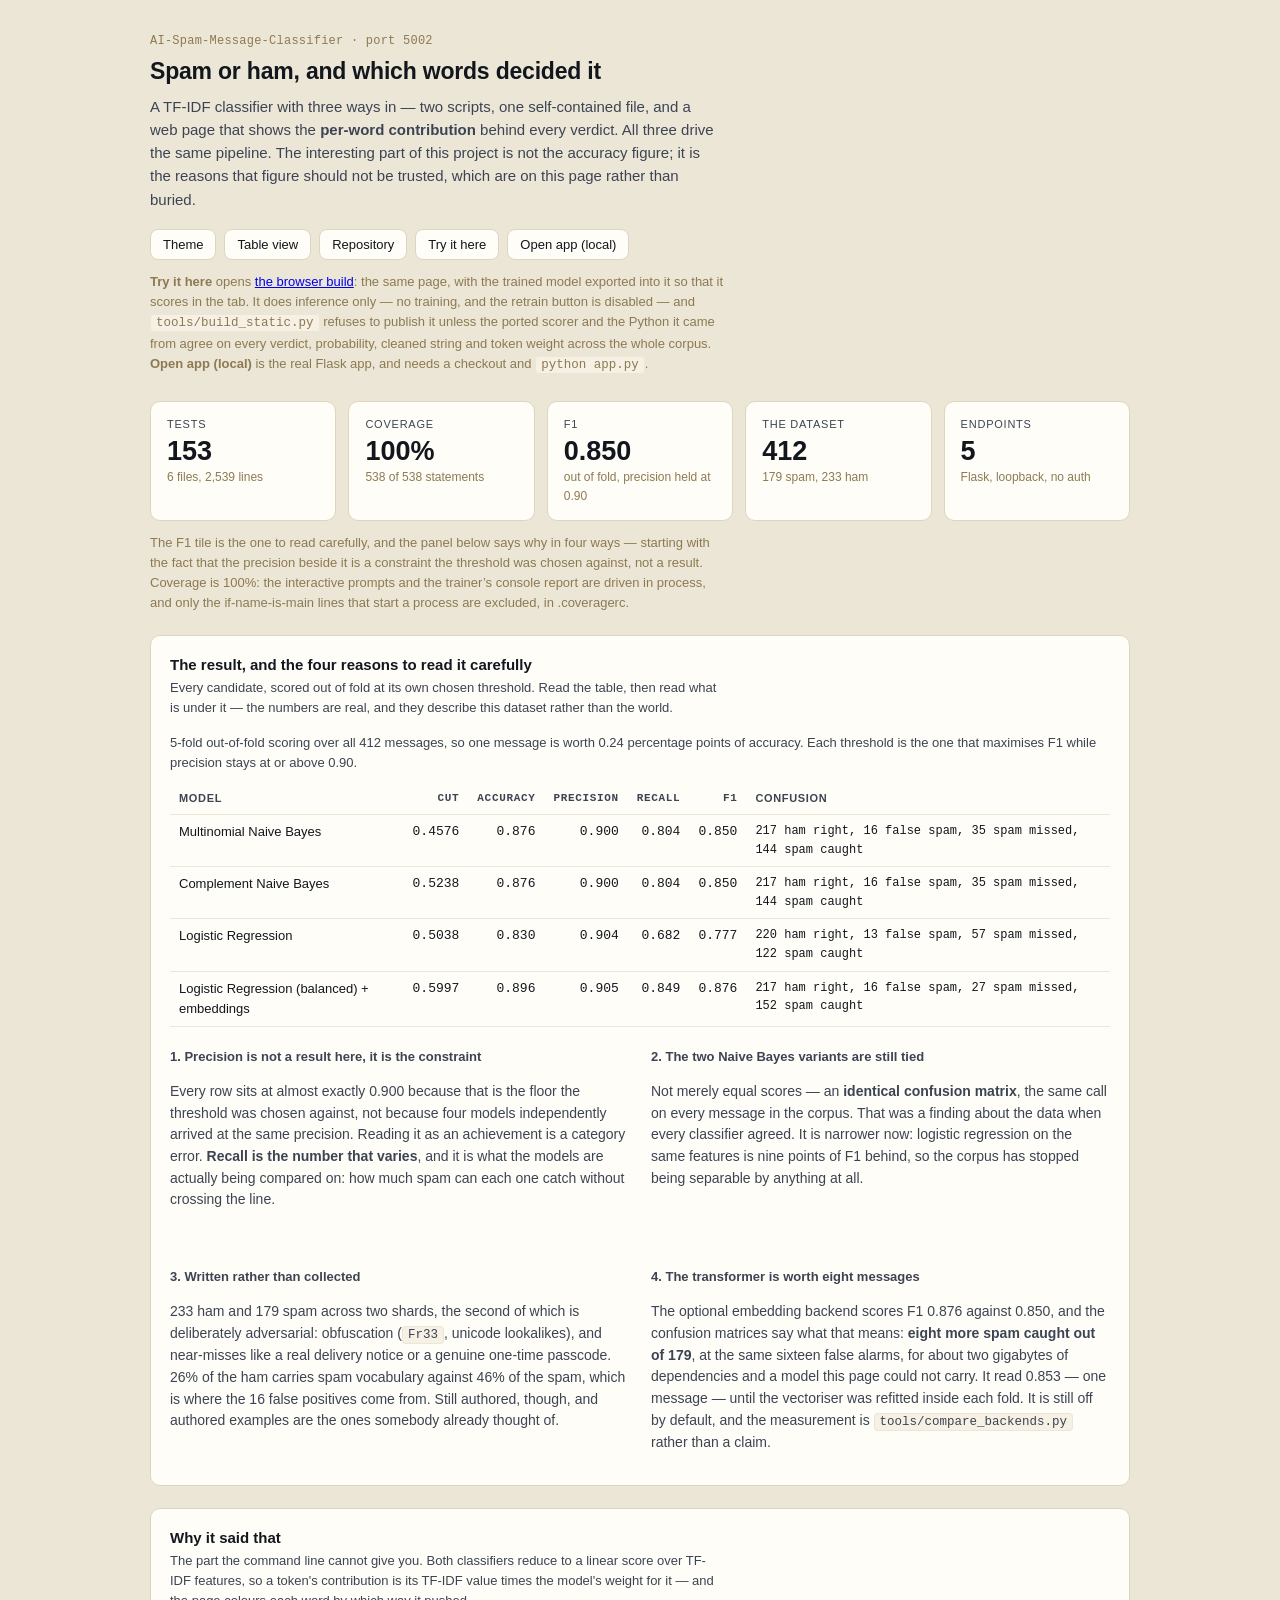
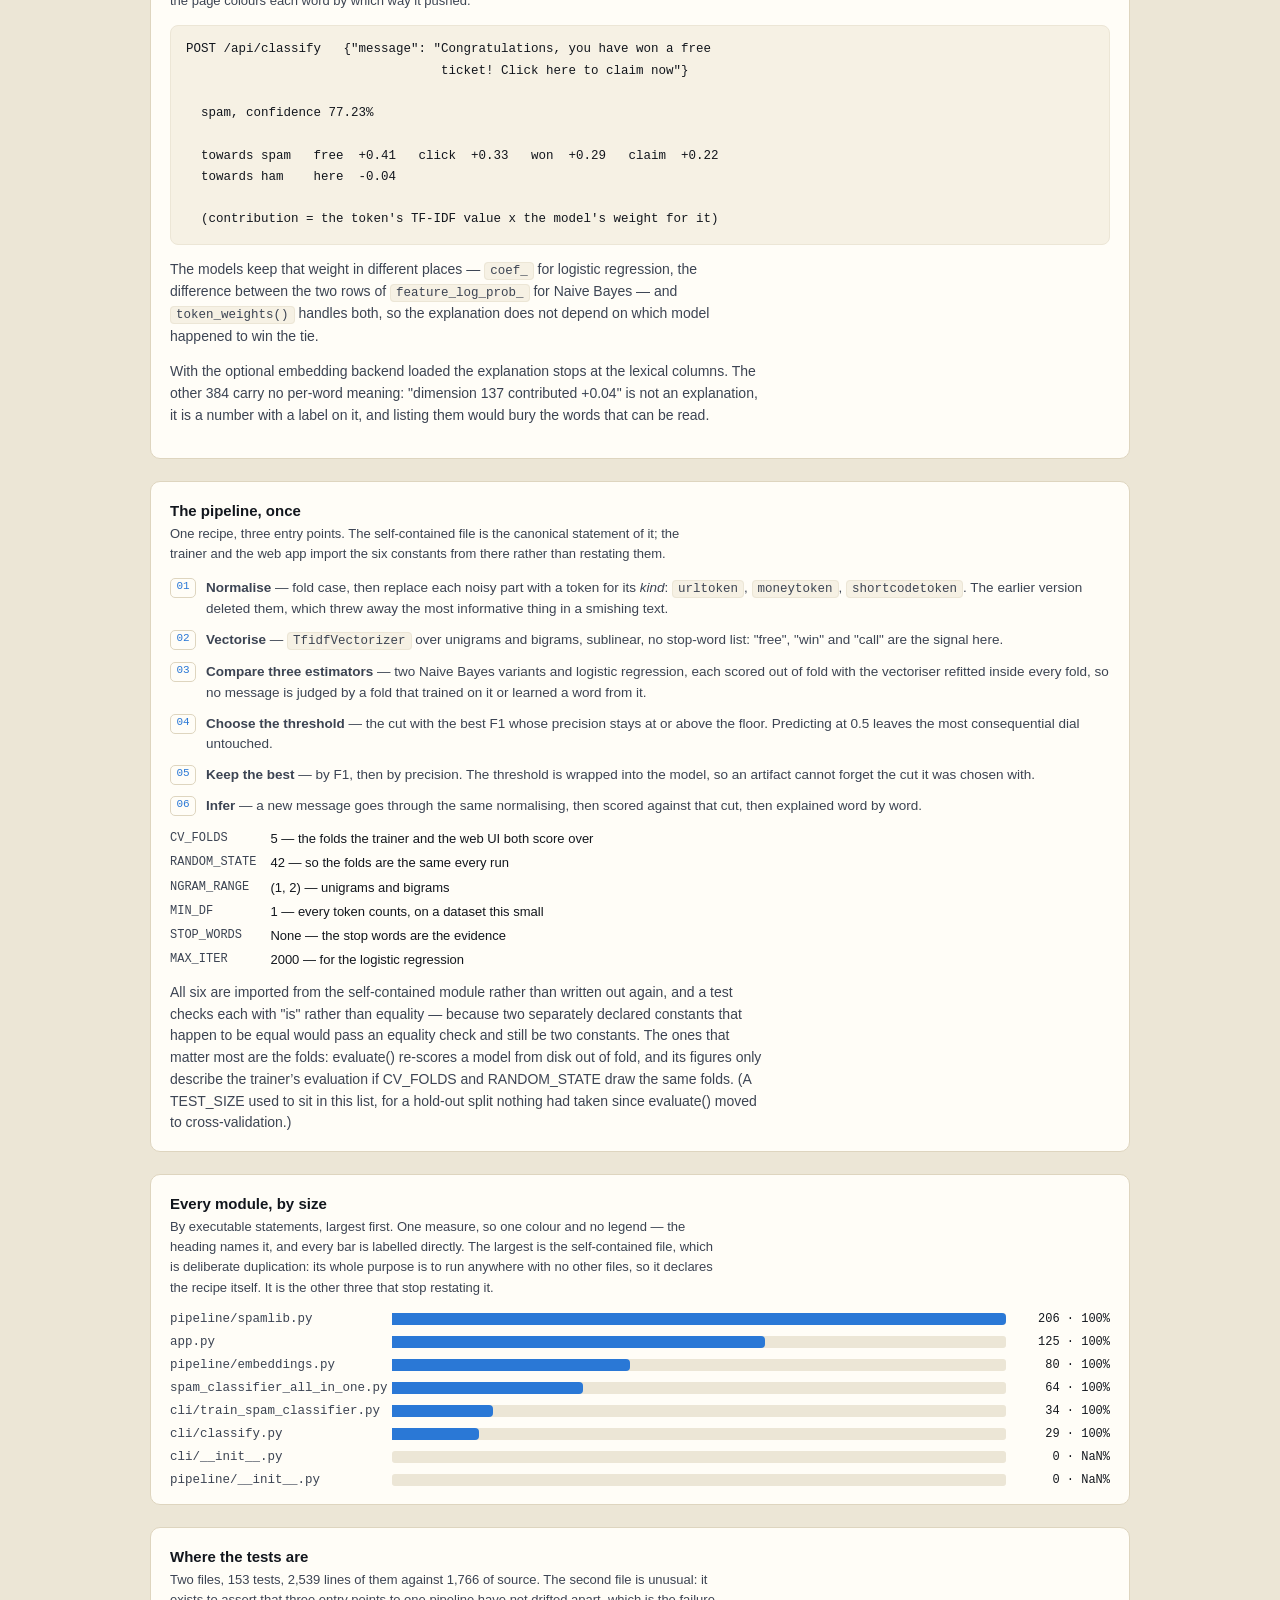
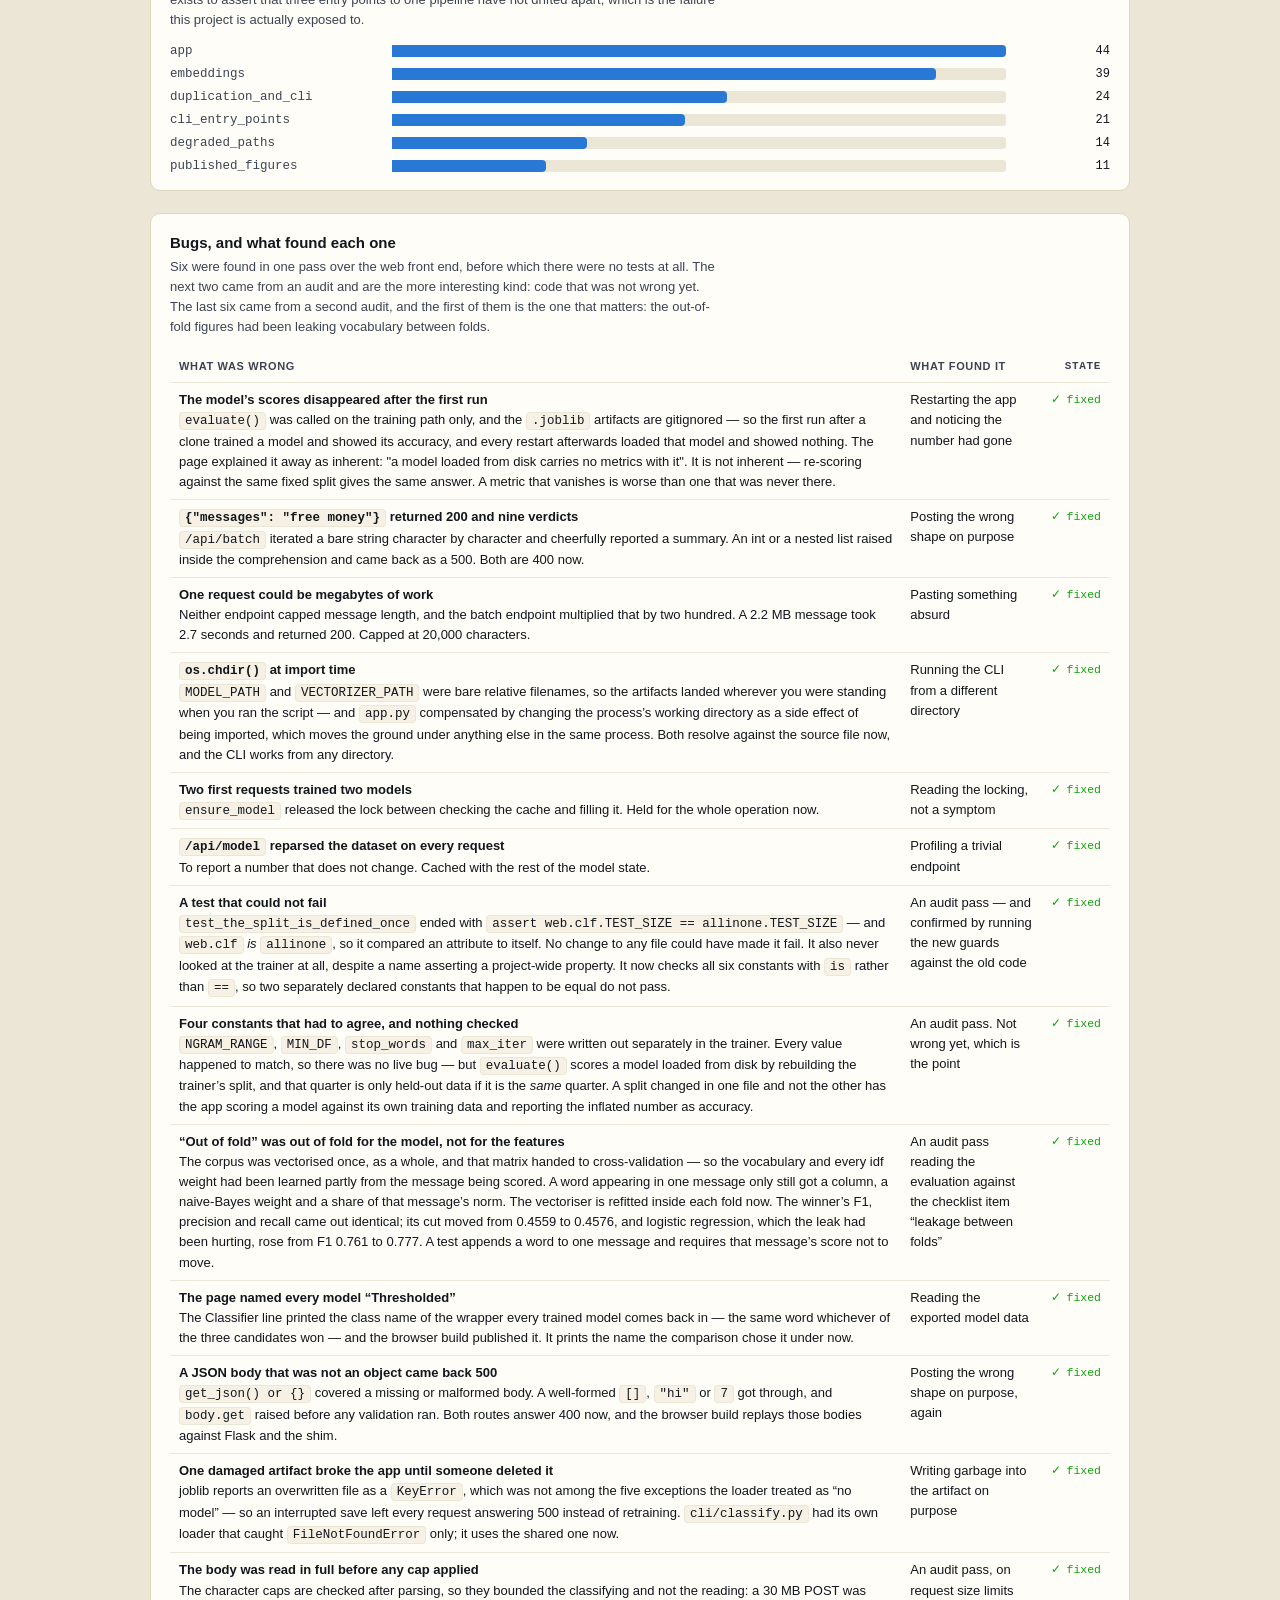
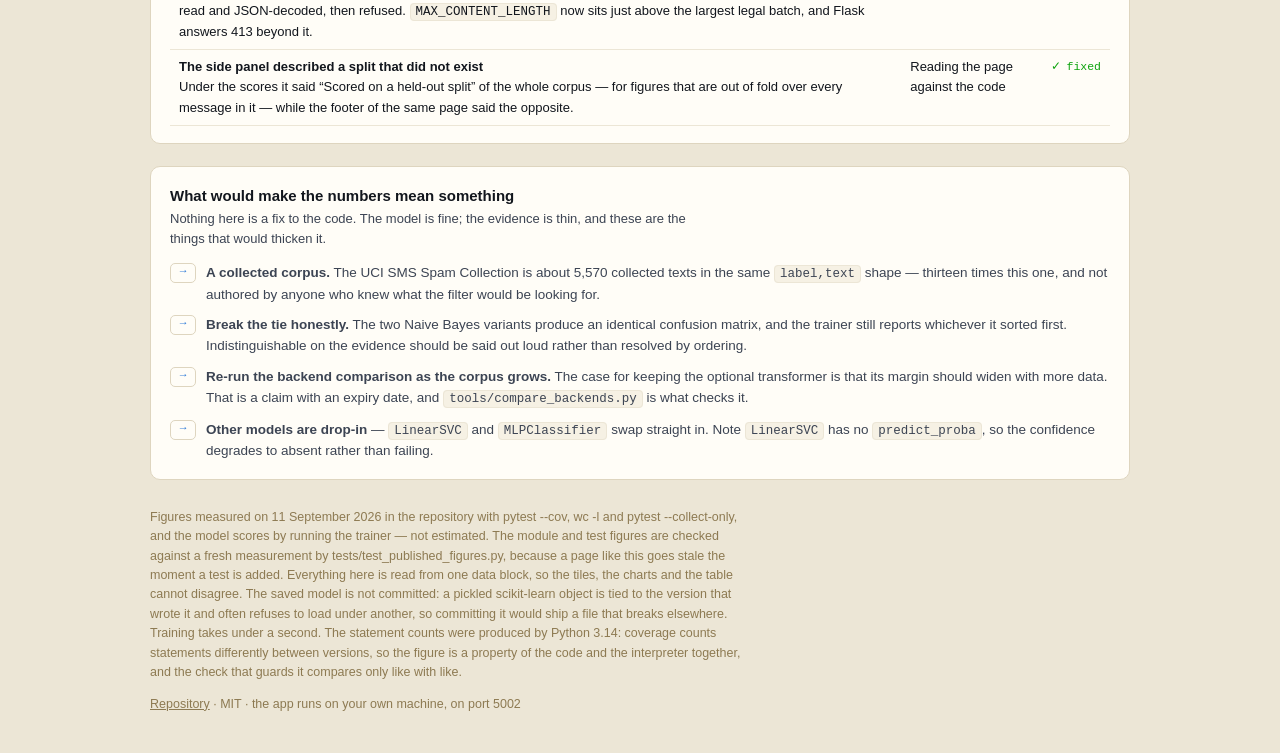
==== commit 2d8da267: "Fix vocabulary leaking between folds, and five smaller bugs from a second audit The out-of-fold figu" ====
--- a/docs/index.html
+++ b/docs/index.html
@@ -254,13 +254,16 @@
       <p id="corpusNote"></p>
     </div>
     <div>
-      <h3>4. The transformer is worth one message</h3>
+      <h3>4. The transformer is worth eight messages</h3>
       <p>
-        The optional embedding backend scores F1 0.853 against 0.850, and the
-        confusion matrices say what that means: <strong>one more spam caught
-        out of 179</strong>, for about two gigabytes of dependencies. It is
-        off by default, and the measurement is
-        <code>tools/compare_backends.py</code> rather than a claim.
+        The optional embedding backend scores F1 0.876 against 0.850, and the
+        confusion matrices say what that means: <strong>eight more spam caught
+        out of 179</strong>, at the same sixteen false alarms, for about two
+        gigabytes of dependencies and a model this page could not carry. It
+        read 0.853 &mdash; one message &mdash; until the vectoriser was
+        refitted inside each fold. It is still off by default, and the
+        measurement is <code>tools/compare_backends.py</code> rather than a
+        claim.
       </p>
     </div>
   </div>
@@ -334,8 +337,10 @@
   <h2>Bugs, and what found each one</h2>
   <p class="sub">
     Six were found in one pass over the web front end, before which there
-    were no tests at all. The last two came from an audit and are the more
-    interesting kind: code that was not wrong yet.
+    were no tests at all. The next two came from an audit and are the more
+    interesting kind: code that was not wrong yet. The last six came from a
+    second audit, and the first of them is the one that matters: the
+    out-of-fold figures had been leaking vocabulary between folds.
   </p>
   <table>
     <thead>
@@ -379,26 +384,26 @@
  * `python tools/refresh_figures.py` rewrites them. */
 
 var MODULES = [
-  { name: 'pipeline/spamlib.py',           lines: 572, stmts: 195, missed:  0, does: 'the one implementation: normalising, model choice, the tuned threshold' },
-  { name: 'app.py',                        lines: 399, stmts: 118, missed:  0, does: 'the web UI, five endpoints, and the per-word explanation' },
-  { name: 'pipeline/embeddings.py',        lines: 282, stmts:  80, missed:  0, does: 'the optional transformer backend, off by default and measured' },
+  { name: 'pipeline/spamlib.py',           lines: 619, stmts: 206, missed:  0, does: 'the one implementation: normalising, model choice, the tuned threshold' },
+  { name: 'app.py',                        lines: 429, stmts: 125, missed:  0, does: 'the web UI, five endpoints, and the per-word explanation' },
+  { name: 'pipeline/embeddings.py',        lines: 293, stmts:  80, missed:  0, does: 'the optional transformer backend, off by default and measured' },
   { name: 'spam_classifier_all_in_one.py', lines: 197, stmts:  64, missed:  0, does: 'the end-to-end demo and CLI; the pipeline itself moved to spamlib' },
-  { name: 'cli/classify.py',               lines: 111, stmts:  34, missed:  0, does: 'one message from the command line, or an interactive loop' },
   { name: 'cli/train_spam_classifier.py',  lines: 111, stmts:  34, missed:  0, does: 'trains both models, compares them, saves the winner' },
+  { name: 'cli/classify.py',               lines: 104, stmts:  29, missed:  0, does: 'one message from the command line, or an interactive loop' },
   { name: 'cli/__init__.py',               lines:   7, stmts:   0, missed:  0, does: 'the package: train it, then ask it about a message' },
   { name: 'pipeline/__init__.py',          lines:   6, stmts:   0, missed:  0, does: 'the package: the filter, and its one optional backend' }
 ];
 
 var TESTS = [
+  { file: 'test_app.py',                 n: 44, of: 'the five endpoints, the caps, and the vanishing metrics' },
   { file: 'test_embeddings.py',          n: 39, of: 'the optional backend, almost all of it without torch installed' },
-  { file: 'test_app.py',                 n: 32, of: 'the five endpoints, the caps, and the vanishing metrics' },
   { file: 'test_duplication_and_cli.py', n: 24, of: 'that the three entry points share one recipe' },
   { file: 'test_cli_entry_points.py',    n: 21, of: 'both command lines driven in process, where coverage can see them' },
-  { file: 'test_degraded_paths.py',      n: 11, of: 'the fallback corpus, an unreachable floor, a model with no weights' },
+  { file: 'test_degraded_paths.py',      n: 14, of: 'the fallback corpus, an unreachable floor, a model with no weights' },
   { file: 'test_published_figures.py',   n: 11, of: 'the numbers on this page, against a fresh measurement' }
 ];
 
-var TEST_LINES = 2417;
+var TEST_LINES = 2539;
 
 /* Which interpreter produced the statement counts above. It matters: coverage
  * counts a `with` block or a multi-line call differently between versions, so
@@ -415,24 +420,25 @@
 var DATA = { messages: 412, spam: 179, ham: 233, folds: 5, floor: 0.90 };
 
 /* Out-of-fold: every probability comes from a fold that did not train on the
- * message it scores, so all 412 are held-out data exactly once. The last row
+ * message it scores -- the vectoriser included, refitted inside each fold --
+ * so all 412 are held-out data exactly once. The last row
  * is the optional embedding backend, which is off by default. */
 var MODELS = [
-  { name: 'Multinomial Naive Bayes', threshold: 0.4559, accuracy: 0.876,
+  { name: 'Multinomial Naive Bayes', threshold: 0.4576, accuracy: 0.876,
     precision: 0.900, recall: 0.804, f1: 0.850, tn: 217, fp: 16, fn: 35, tp: 144 },
-  { name: 'Complement Naive Bayes', threshold: 0.5222, accuracy: 0.876,
+  { name: 'Complement Naive Bayes', threshold: 0.5238, accuracy: 0.876,
     precision: 0.900, recall: 0.804, f1: 0.850, tn: 217, fp: 16, fn: 35, tp: 144 },
-  { name: 'Logistic Regression', threshold: 0.4681, accuracy: 0.820,
-    precision: 0.901, recall: 0.659, f1: 0.761, tn: 220, fp: 13, fn: 61, tp: 118 },
-  { name: 'Logistic Regression (balanced) + embeddings', threshold: 0.6656,
-    accuracy: 0.879,
-    precision: 0.901, recall: 0.810, f1: 0.853, tn: 217, fp: 16, fn: 34, tp: 145 }
+  { name: 'Logistic Regression', threshold: 0.5038, accuracy: 0.830,
+    precision: 0.904, recall: 0.682, f1: 0.777, tn: 220, fp: 13, fn: 57, tp: 122 },
+  { name: 'Logistic Regression (balanced) + embeddings', threshold: 0.5997,
+    accuracy: 0.896,
+    precision: 0.905, recall: 0.849, f1: 0.876, tn: 217, fp: 16, fn: 27, tp: 152 }
 ];
 
 var STEPS = [
   '<strong>Normalise</strong> — fold case, then replace each noisy part with a token for its <em>kind</em>: <code>urltoken</code>, <code>moneytoken</code>, <code>shortcodetoken</code>. The earlier version deleted them, which threw away the most informative thing in a smishing text.',
   '<strong>Vectorise</strong> — <code>TfidfVectorizer</code> over unigrams and bigrams, sublinear, no stop-word list: "free", "win" and "call" are the signal here.',
-  '<strong>Compare three estimators</strong> — two Naive Bayes variants and logistic regression, each scored with <code>cross_val_predict</code> so no message is judged by a fold that trained on it.',
+  '<strong>Compare three estimators</strong> — two Naive Bayes variants and logistic regression, each scored out of fold with the vectoriser refitted inside every fold, so no message is judged by a fold that trained on it or learned a word from it.',
   '<strong>Choose the threshold</strong> — the cut with the best F1 whose precision stays at or above the floor. Predicting at 0.5 leaves the most consequential dial untouched.',
   '<strong>Keep the best</strong> — by F1, then by precision. The threshold is wrapped into the model, so an artifact cannot forget the cut it was chosen with.',
   '<strong>Infer</strong> — a new message goes through the same normalising, then scored against that cut, then explained word by word.'
@@ -441,7 +447,7 @@
 /* The six constants the three entry points must agree on, checked with `is`
  * rather than equality by tests/test_duplication_and_cli.py. */
 var CONSTANTS = [
-  ['TEST_SIZE', '0.25 — the quarter the web UI scores against'],
+  ['CV_FOLDS', '5 — the folds the trainer and the web UI both score over'],
   ['RANDOM_STATE', '42 — so the folds are the same every run'],
   ['NGRAM_RANGE', '(1, 2) — unigrams and bigrams'],
   ['MIN_DF', '1 — every token counts, on a dataset this small'],
@@ -475,7 +481,25 @@
    'An audit pass — and confirmed by running the new guards against the old code', 'fixed'],
   ['Four constants that had to agree, and nothing checked',
    '<code>NGRAM_RANGE</code>, <code>MIN_DF</code>, <code>stop_words</code> and <code>max_iter</code> were written out separately in the trainer. Every value happened to match, so there was no live bug — but <code>evaluate()</code> scores a model loaded from disk by rebuilding the trainer’s split, and that quarter is only held-out data if it is the <em>same</em> quarter. A split changed in one file and not the other has the app scoring a model against its own training data and reporting the inflated number as accuracy.',
-   'An audit pass. Not wrong yet, which is the point', 'fixed']
+   'An audit pass. Not wrong yet, which is the point', 'fixed'],
+  ['“Out of fold” was out of fold for the model, not for the features',
+   'The corpus was vectorised once, as a whole, and that matrix handed to cross-validation — so the vocabulary and every idf weight had been learned partly from the message being scored. A word appearing in one message only still got a column, a naive-Bayes weight and a share of that message’s norm. The vectoriser is refitted inside each fold now. The winner’s F1, precision and recall came out identical; its cut moved from 0.4559 to 0.4576, and logistic regression, which the leak had been hurting, rose from F1 0.761 to 0.777. A test appends a word to one message and requires that message’s score not to move.',
+   'An audit pass reading the evaluation against the checklist item “leakage between folds”', 'fixed'],
+  ['The page named every model “Thresholded”',
+   'The Classifier line printed the class name of the wrapper every trained model comes back in — the same word whichever of the three candidates won — and the browser build published it. It prints the name the comparison chose it under now.',
+   'Reading the exported model data', 'fixed'],
+  ['A JSON body that was not an object came back 500',
+   '<code>get_json() or {}</code> covered a missing or malformed body. A well-formed <code>[]</code>, <code>"hi"</code> or <code>7</code> got through, and <code>body.get</code> raised before any validation ran. Both routes answer 400 now, and the browser build replays those bodies against Flask and the shim.',
+   'Posting the wrong shape on purpose, again', 'fixed'],
+  ['One damaged artifact broke the app until someone deleted it',
+   'joblib reports an overwritten file as a <code>KeyError</code>, which was not among the five exceptions the loader treated as “no model” — so an interrupted save left every request answering 500 instead of retraining. <code>cli/classify.py</code> had its own loader that caught <code>FileNotFoundError</code> only; it uses the shared one now.',
+   'Writing garbage into the artifact on purpose', 'fixed'],
+  ['The body was read in full before any cap applied',
+   'The character caps are checked after parsing, so they bounded the classifying and not the reading: a 30 MB POST was read and JSON-decoded, then refused. <code>MAX_CONTENT_LENGTH</code> now sits just above the largest legal batch, and Flask answers 413 beyond it.',
+   'An audit pass, on request size limits', 'fixed'],
+  ['The side panel described a split that did not exist',
+   'Under the scores it said “Scored on a held-out split” of the whole corpus — for figures that are out of fold over every message in it — while the footer of the same page said the opposite.',
+   'Reading the page against the code', 'fixed']
 ];
 
 var NEXT = [
@@ -528,12 +552,17 @@
     'The F1 tile is the one to read carefully, and the panel below says why ' +
     'in four ways — starting with the fact that the precision beside it is ' +
     'a constraint the threshold was chosen against, not a result. ' +
-    'Coverage is ' +
-    Math.round(100 * COVERED / STMTS) + '%: the uncovered ' +
-    (STMTS - COVERED) + ' statements are the printing — the interactive ' +
-    'input() loop, the console report the trainer writes, and the ' +
-    'if-name-is-main blocks. The logic they print is covered; driving a ' +
-    'prompt to assert on stdout would test the formatting and nothing else.';
+    'Coverage is ' + Math.round(100 * COVERED / STMTS) + '%' +
+    /* This sentence used to explain the uncovered statements unconditionally,
+     * so at full coverage it read "the uncovered 0 statements are the
+     * printing". */
+    (STMTS === COVERED
+      ? ': the interactive prompts and the trainer’s console report are ' +
+        'driven in process, and only the if-name-is-main lines that start a ' +
+        'process are excluded, in .coveragerc.'
+      : ': the uncovered ' + (STMTS - COVERED) + ' statements are the ' +
+        'printing — the interactive input() loop, the console report the ' +
+        'trainer writes, and the if-name-is-main blocks.');
 }
 
 /* --------------------------------------------------------------- charts */
@@ -653,10 +682,12 @@
     'out again, and a test checks each with "is" rather than equality — ' +
     'because ' +
     'two separately declared constants that happen to be equal would pass an ' +
-    'equality check and still be two constants. The one that matters most is ' +
-    'the split: evaluate() scores a model from disk by rebuilding the ' +
-    'trainer’s split, and that quarter is only held-out data if it is the ' +
-    'same quarter.';
+    'equality check and still be two constants. The ones that matter most ' +
+    'are the folds: evaluate() re-scores a model from disk out of fold, and ' +
+    'its figures only describe the trainer’s evaluation if CV_FOLDS and ' +
+    'RANDOM_STATE draw the same folds. (A TEST_SIZE used to sit in this ' +
+    'list, for a hold-out split nothing had taken since evaluate() moved ' +
+    'to cross-validation.)';
 }
 
 function drawNext() {
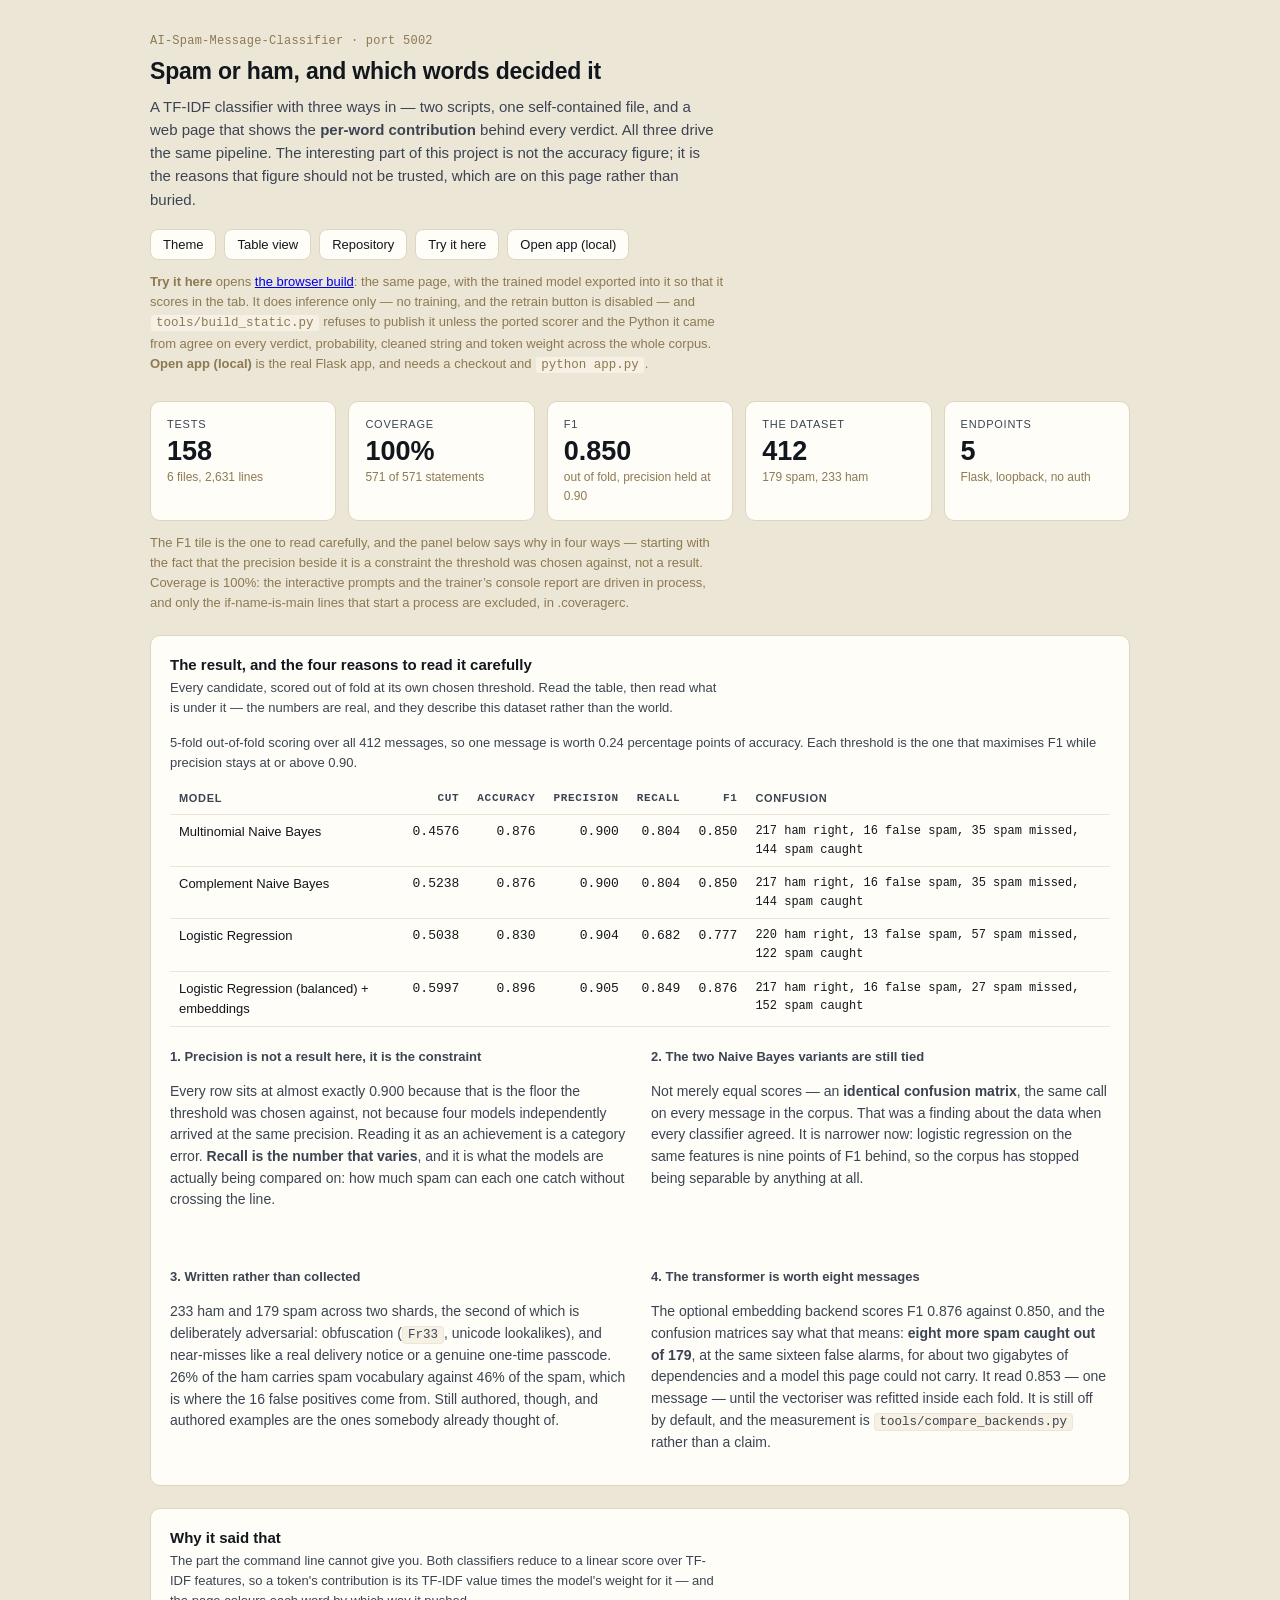
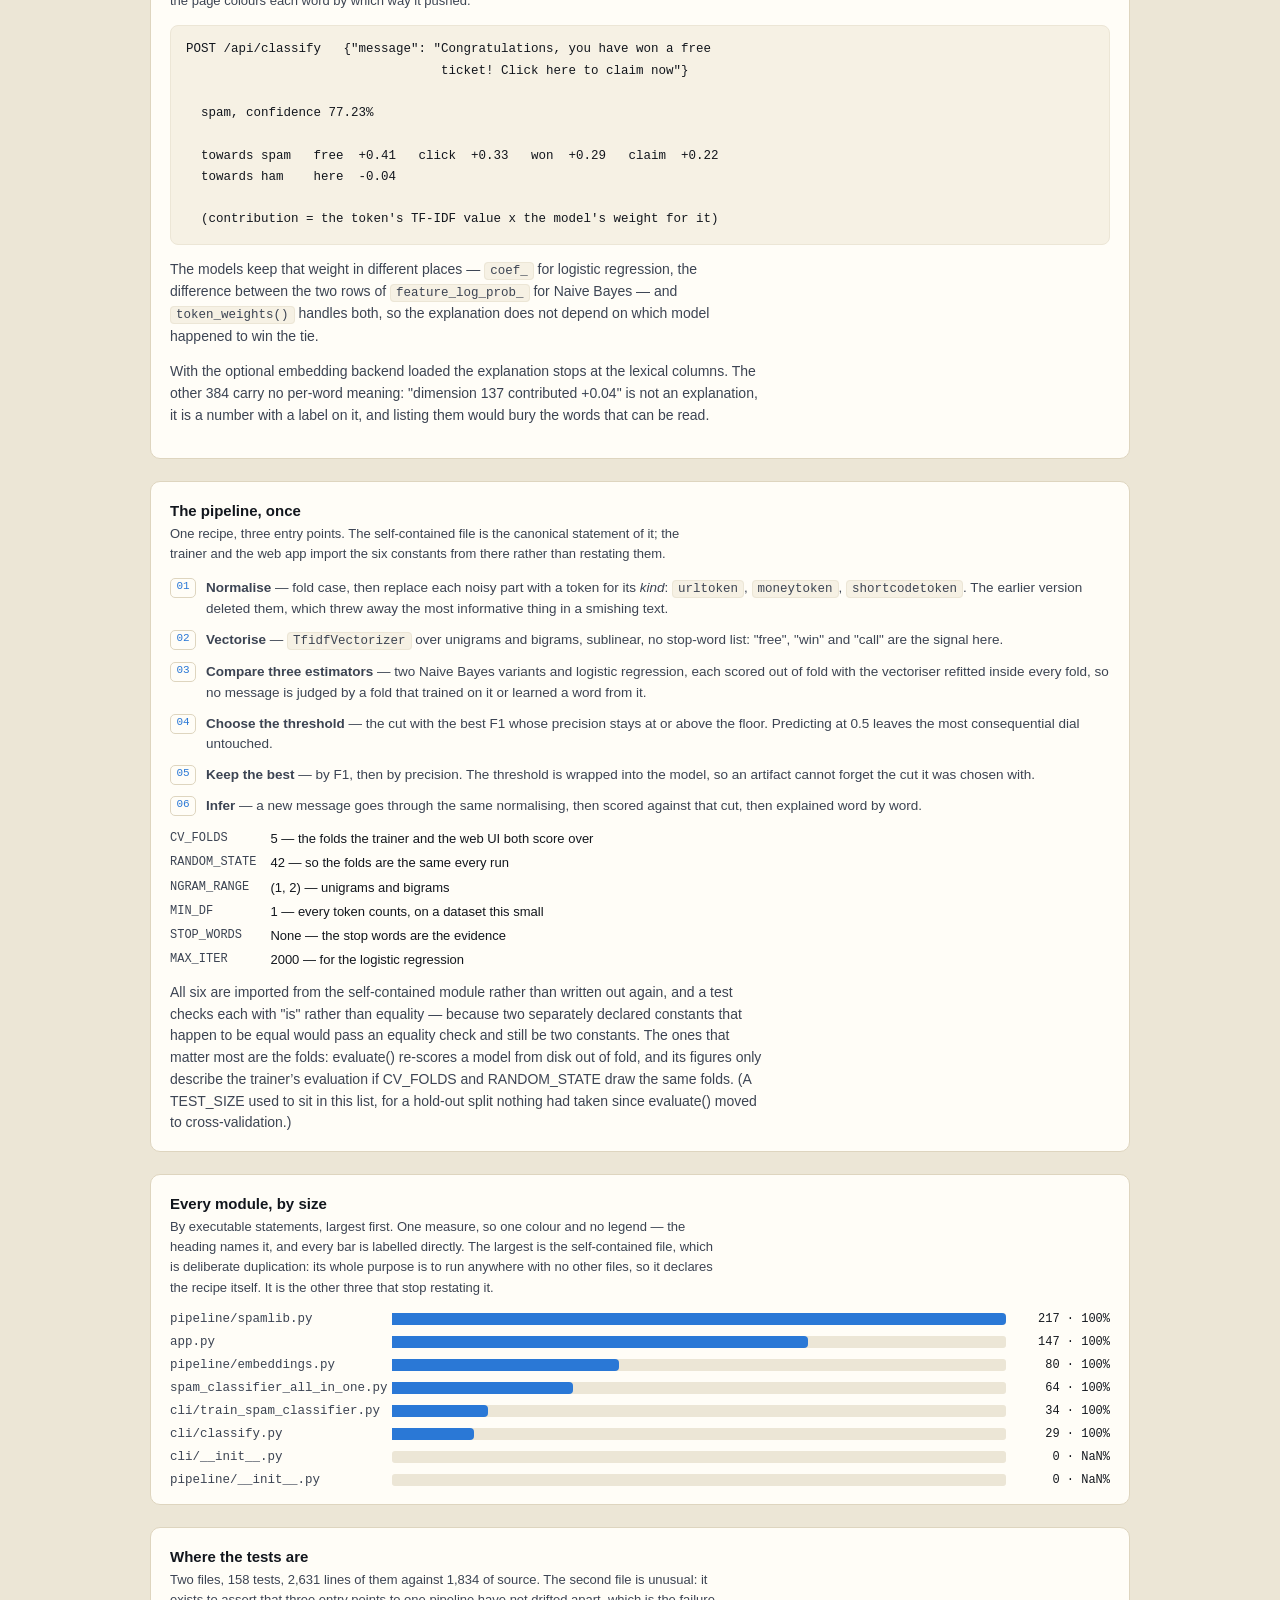
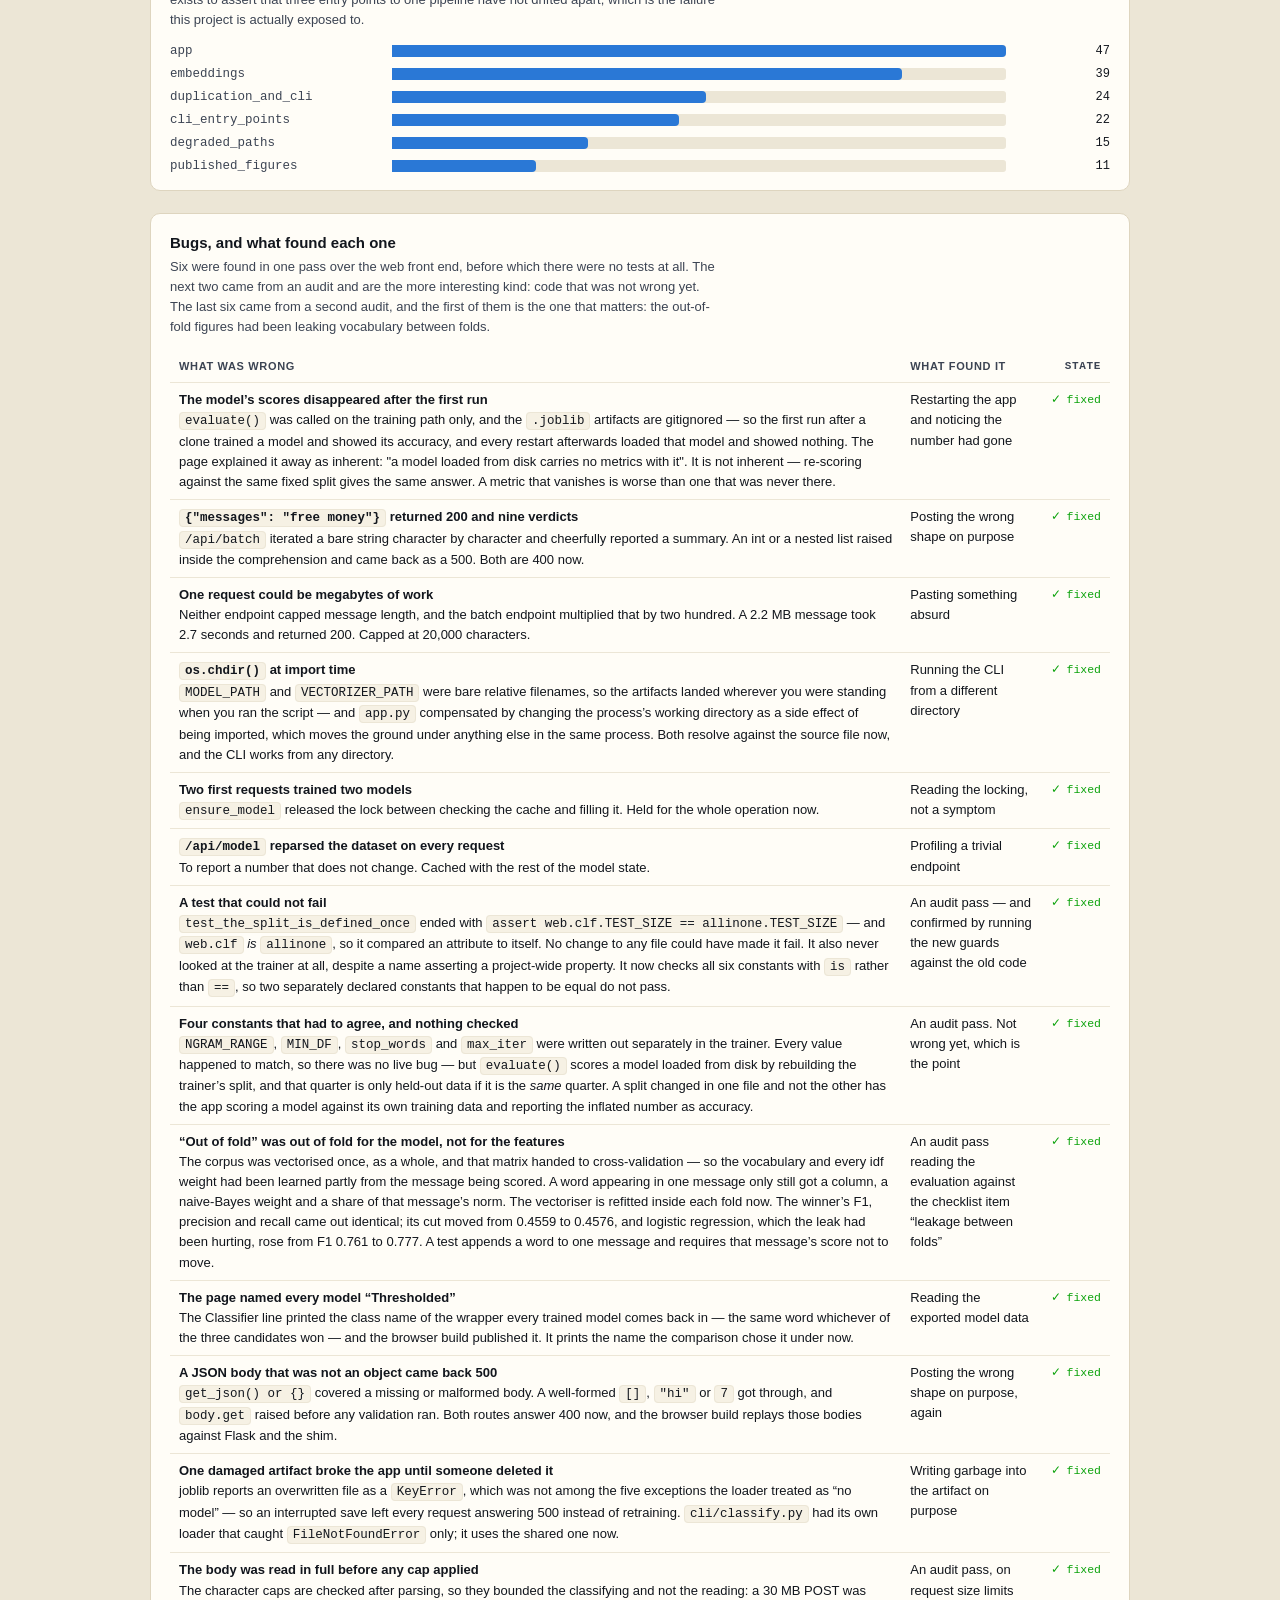
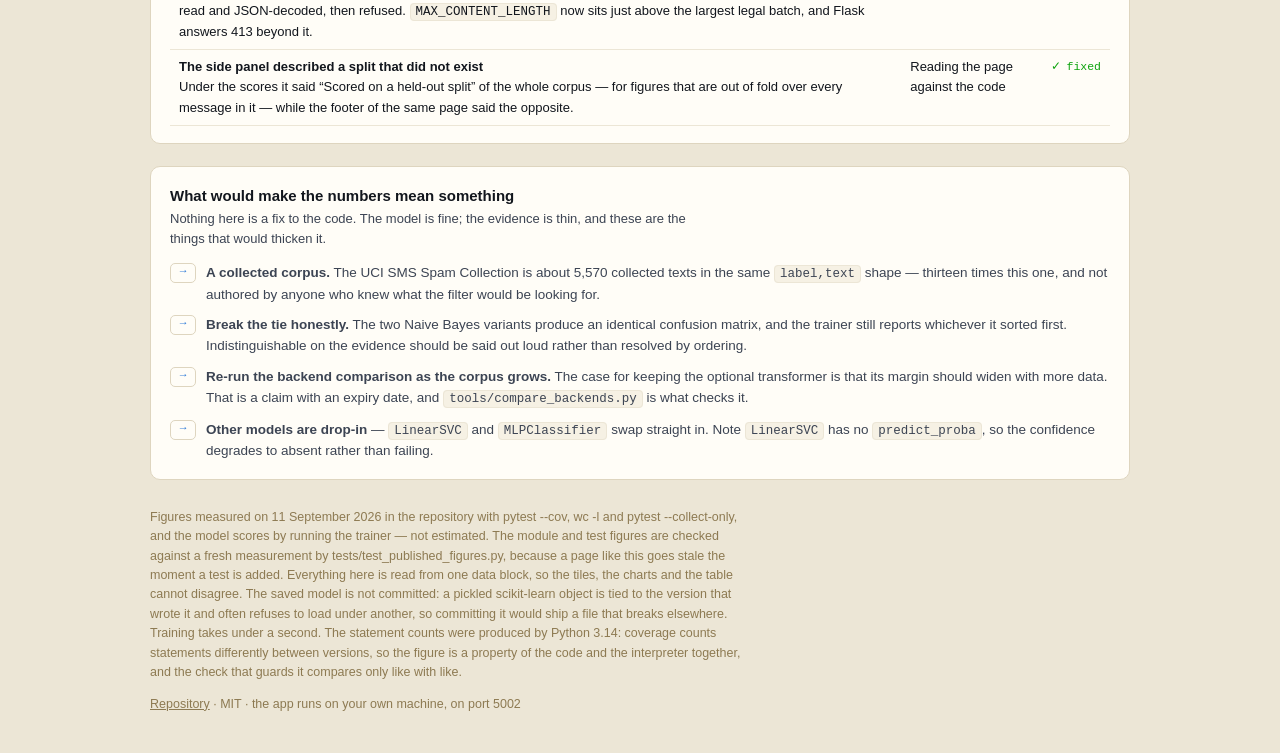
==== commit 27542cce: "Audit, 2026-10-05: --data typo no longer trains on the fallback, cross-site guard, 15x faster thresh" ====
--- a/docs/index.html
+++ b/docs/index.html
@@ -384,8 +384,8 @@
  * `python tools/refresh_figures.py` rewrites them. */
 
 var MODULES = [
-  { name: 'pipeline/spamlib.py',           lines: 619, stmts: 206, missed:  0, does: 'the one implementation: normalising, model choice, the tuned threshold' },
-  { name: 'app.py',                        lines: 429, stmts: 125, missed:  0, does: 'the web UI, five endpoints, and the per-word explanation' },
+  { name: 'pipeline/spamlib.py',           lines: 647, stmts: 217, missed:  0, does: 'the one implementation: normalising, model choice, the tuned threshold' },
+  { name: 'app.py',                        lines: 469, stmts: 147, missed:  0, does: 'the web UI, five endpoints, and the per-word explanation' },
   { name: 'pipeline/embeddings.py',        lines: 293, stmts:  80, missed:  0, does: 'the optional transformer backend, off by default and measured' },
   { name: 'spam_classifier_all_in_one.py', lines: 197, stmts:  64, missed:  0, does: 'the end-to-end demo and CLI; the pipeline itself moved to spamlib' },
   { name: 'cli/train_spam_classifier.py',  lines: 111, stmts:  34, missed:  0, does: 'trains both models, compares them, saves the winner' },
@@ -395,15 +395,15 @@
 ];
 
 var TESTS = [
-  { file: 'test_app.py',                 n: 44, of: 'the five endpoints, the caps, and the vanishing metrics' },
+  { file: 'test_app.py',                 n: 47, of: 'the five endpoints, the caps, and the vanishing metrics' },
   { file: 'test_embeddings.py',          n: 39, of: 'the optional backend, almost all of it without torch installed' },
   { file: 'test_duplication_and_cli.py', n: 24, of: 'that the three entry points share one recipe' },
-  { file: 'test_cli_entry_points.py',    n: 21, of: 'both command lines driven in process, where coverage can see them' },
-  { file: 'test_degraded_paths.py',      n: 14, of: 'the fallback corpus, an unreachable floor, a model with no weights' },
+  { file: 'test_cli_entry_points.py',    n: 22, of: 'both command lines driven in process, where coverage can see them' },
+  { file: 'test_degraded_paths.py',      n: 15, of: 'the fallback corpus, an unreachable floor, a model with no weights' },
   { file: 'test_published_figures.py',   n: 11, of: 'the numbers on this page, against a fresh measurement' }
 ];
 
-var TEST_LINES = 2539;
+var TEST_LINES = 2631;
 
 /* Which interpreter produced the statement counts above. It matters: coverage
  * counts a `with` block or a multi-line call differently between versions, so
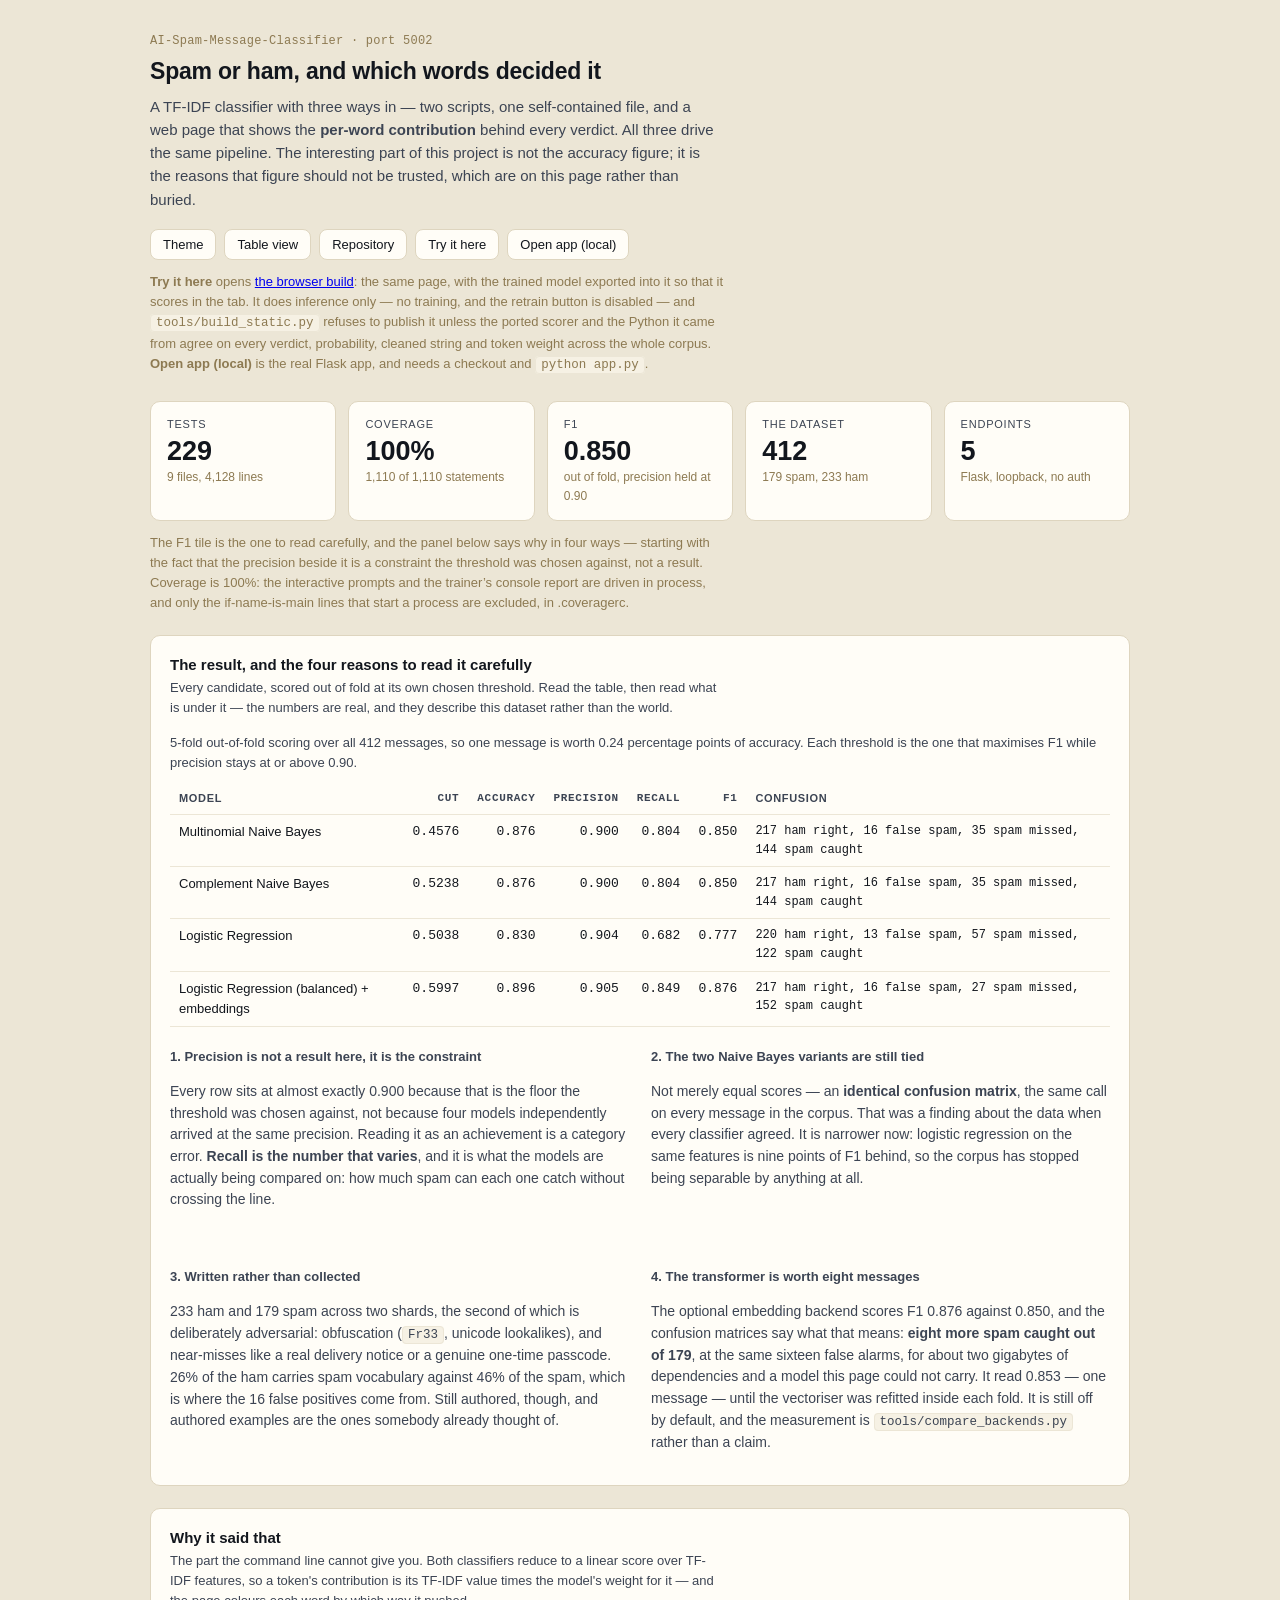
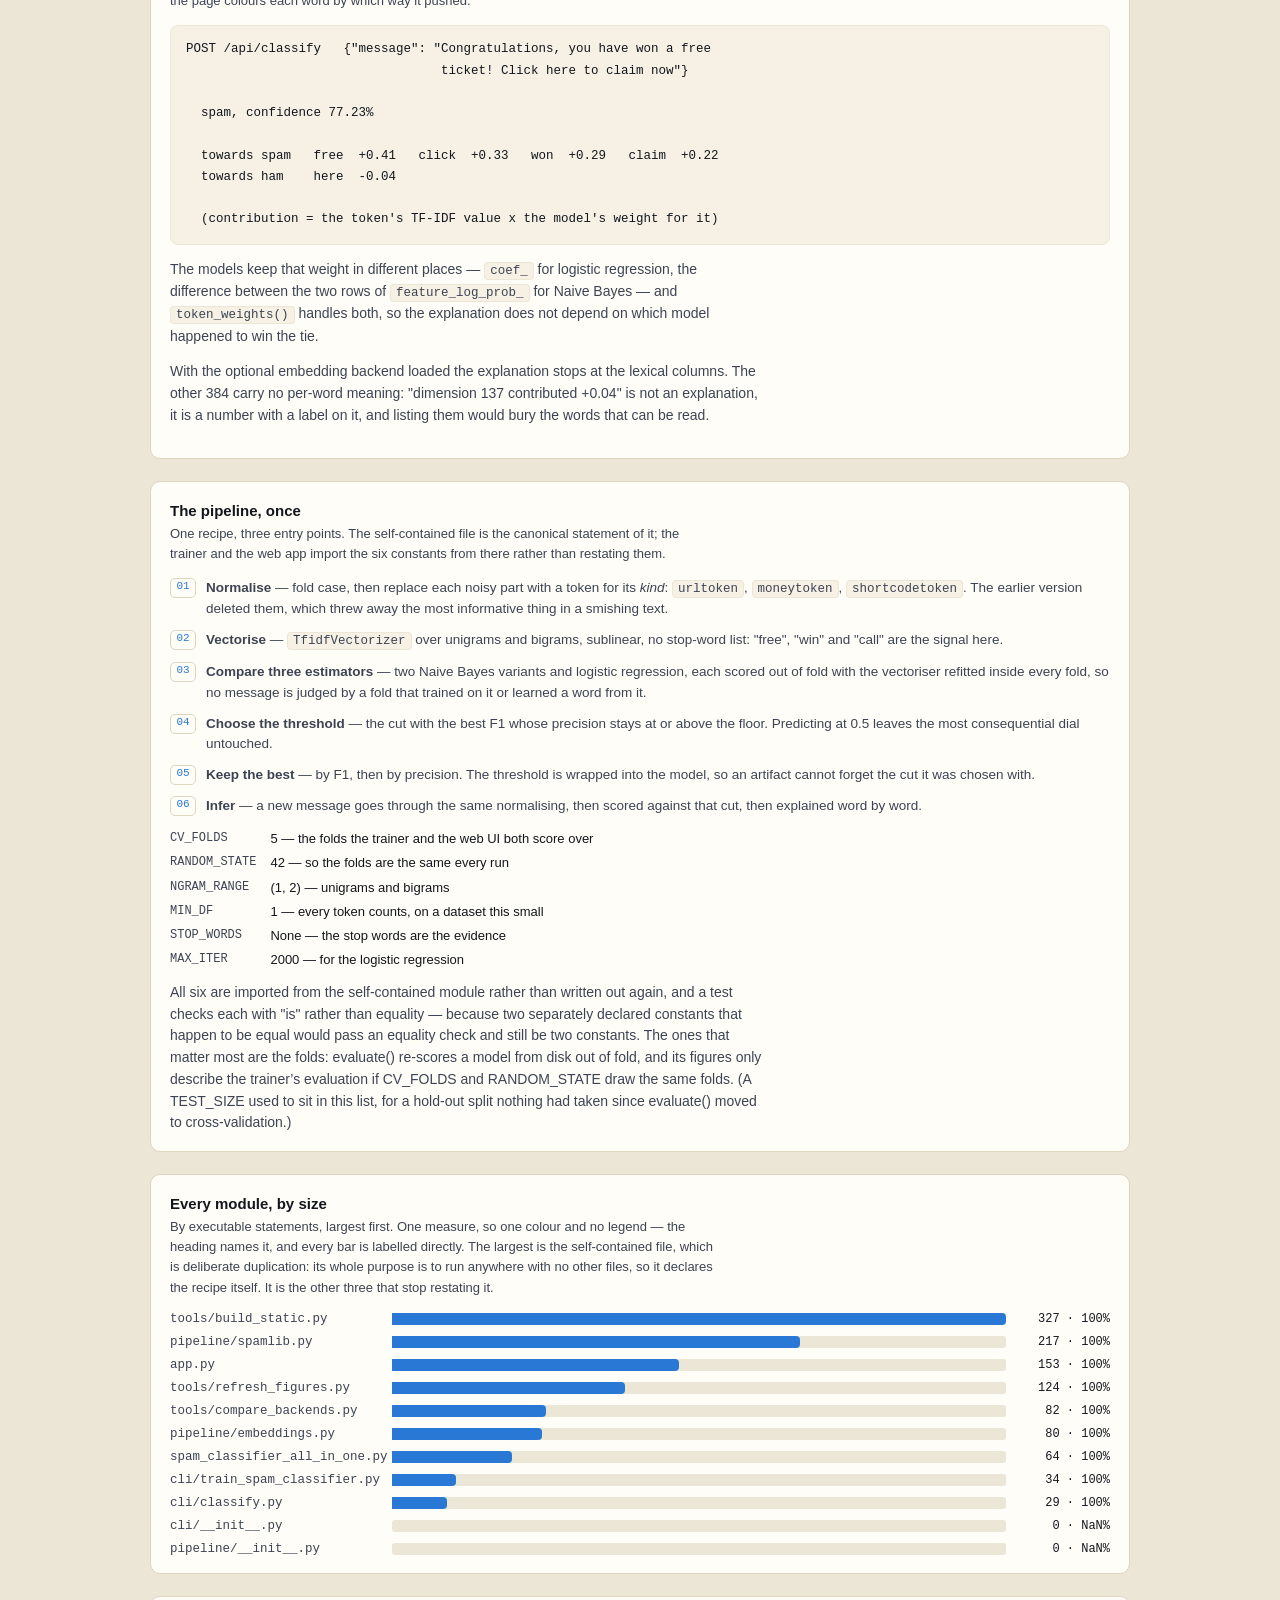
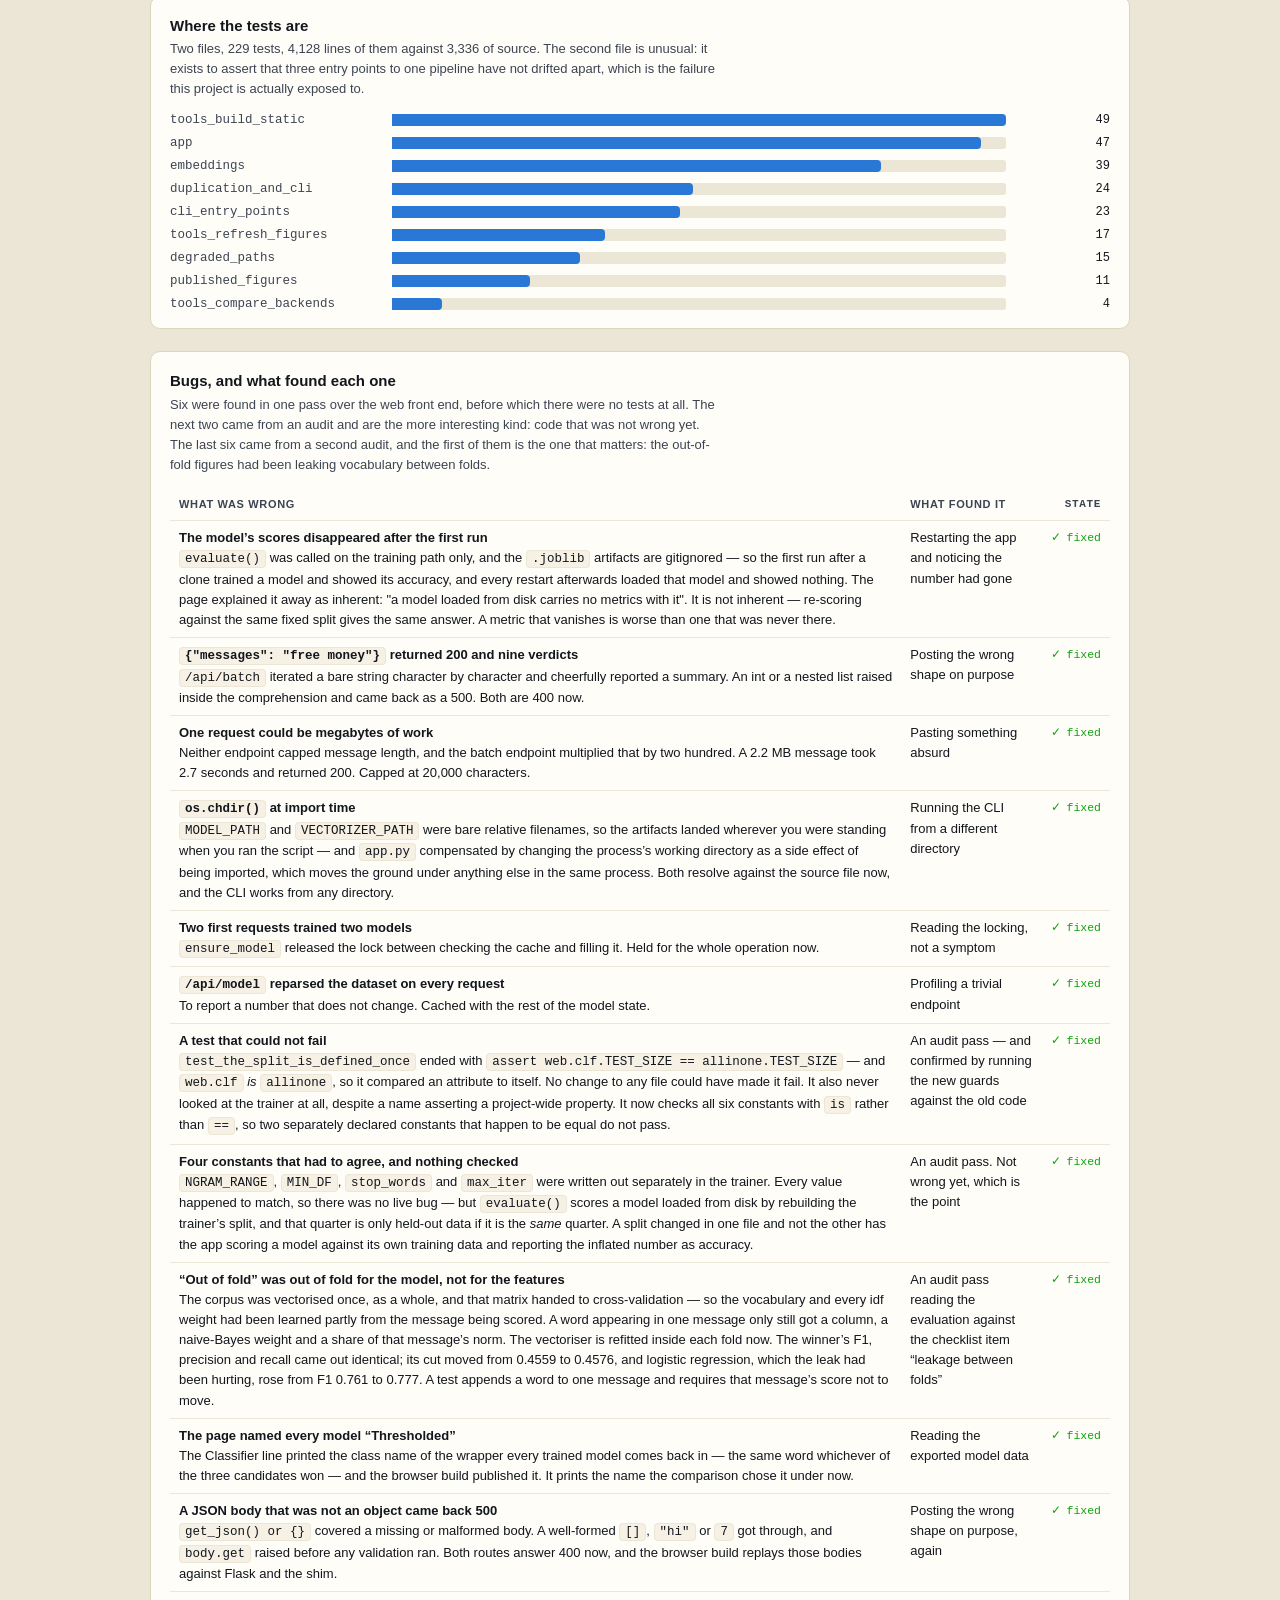
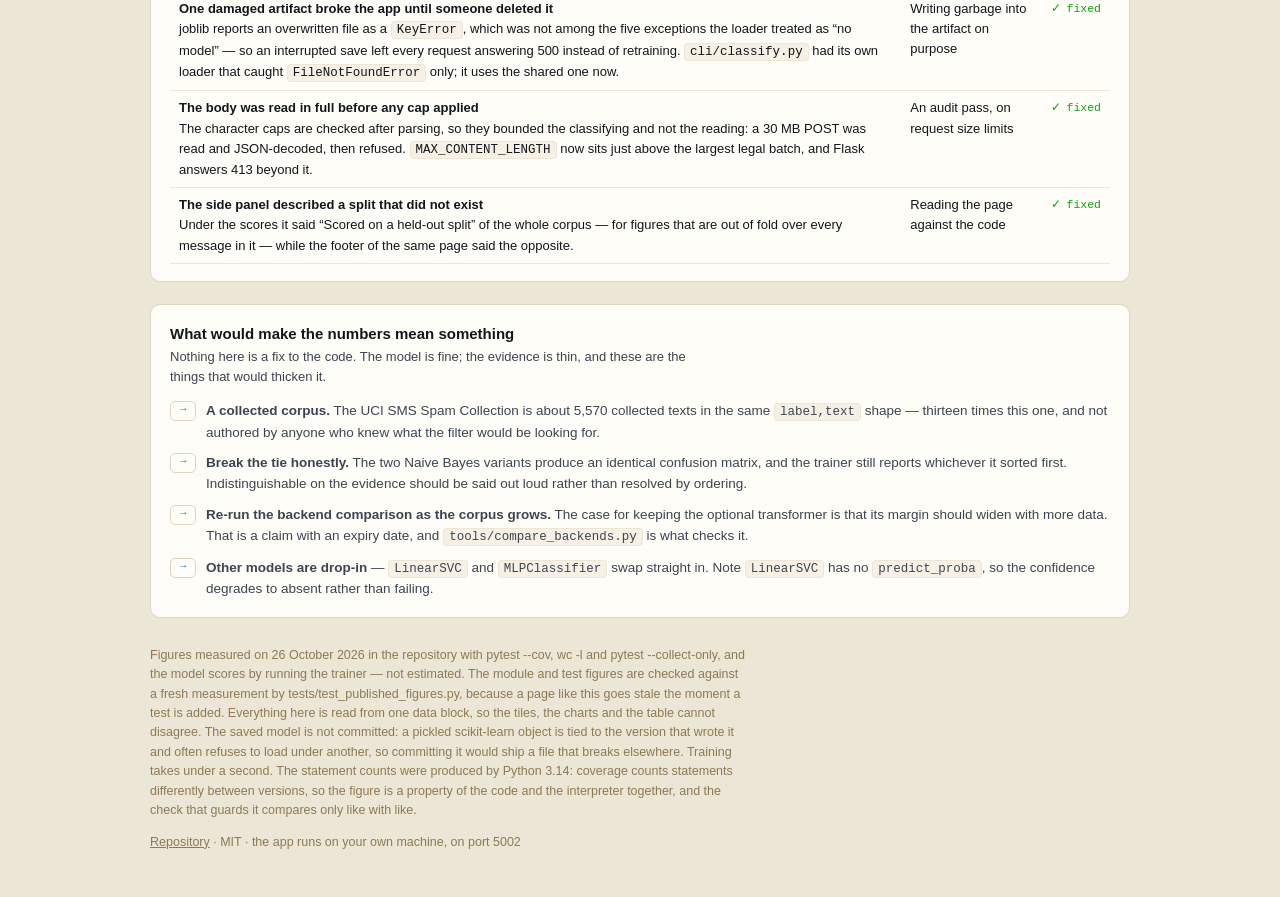
==== commit 9c3fba19: "Cover tools/ and app.main: 100% line and branch coverage, enforced in CI .coveragerc no longer omits" ====
--- a/docs/index.html
+++ b/docs/index.html
@@ -384,8 +384,11 @@
  * `python tools/refresh_figures.py` rewrites them. */
 
 var MODULES = [
+  { name: 'tools/build_static.py',         lines: 1093, stmts: 327, missed:  0, does: 'builds docs/app, and refuses to if the JavaScript port disagrees with the Python' },
   { name: 'pipeline/spamlib.py',           lines: 647, stmts: 217, missed:  0, does: 'the one implementation: normalising, model choice, the tuned threshold' },
-  { name: 'app.py',                        lines: 469, stmts: 147, missed:  0, does: 'the web UI, five endpoints, and the per-word explanation' },
+  { name: 'app.py',                        lines: 479, stmts: 153, missed:  0, does: 'the web UI, five endpoints, and the per-word explanation' },
+  { name: 'tools/refresh_figures.py',      lines: 233, stmts: 124, missed:  0, does: 'measures the figures on this page and rewrites them' },
+  { name: 'tools/compare_backends.py',     lines: 166, stmts:  82, missed:  0, does: 'scores tf-idf against the optional embeddings under one shared split' },
   { name: 'pipeline/embeddings.py',        lines: 293, stmts:  80, missed:  0, does: 'the optional transformer backend, off by default and measured' },
   { name: 'spam_classifier_all_in_one.py', lines: 197, stmts:  64, missed:  0, does: 'the end-to-end demo and CLI; the pipeline itself moved to spamlib' },
   { name: 'cli/train_spam_classifier.py',  lines: 111, stmts:  34, missed:  0, does: 'trains both models, compares them, saves the winner' },
@@ -395,15 +398,18 @@
 ];
 
 var TESTS = [
-  { file: 'test_app.py',                 n: 47, of: 'the five endpoints, the caps, and the vanishing metrics' },
-  { file: 'test_embeddings.py',          n: 39, of: 'the optional backend, almost all of it without torch installed' },
-  { file: 'test_duplication_and_cli.py', n: 24, of: 'that the three entry points share one recipe' },
-  { file: 'test_cli_entry_points.py',    n: 22, of: 'both command lines driven in process, where coverage can see them' },
-  { file: 'test_degraded_paths.py',      n: 15, of: 'the fallback corpus, an unreachable floor, a model with no weights' },
-  { file: 'test_published_figures.py',   n: 11, of: 'the numbers on this page, against a fresh measurement' }
+  { file: 'test_tools_build_static.py',     n: 49, of: 'the docs/app build: its refusals, its four passes and --prove, with a stand-in browser' },
+  { file: 'test_app.py',                    n: 47, of: 'the five endpoints, the caps, and the vanishing metrics' },
+  { file: 'test_embeddings.py',             n: 39, of: 'the optional backend, almost all of it without torch installed' },
+  { file: 'test_duplication_and_cli.py',    n: 24, of: 'that the three entry points share one recipe' },
+  { file: 'test_cli_entry_points.py',       n: 23, of: 'both command lines driven in process, where coverage can see them' },
+  { file: 'test_tools_refresh_figures.py',  n: 17, of: 'the script that rewrites this page, with both of its runs replaced' },
+  { file: 'test_degraded_paths.py',         n: 15, of: 'the fallback corpus, an unreachable floor, a model with no weights' },
+  { file: 'test_published_figures.py',      n: 11, of: 'the numbers on this page, against a fresh measurement' },
+  { file: 'test_tools_compare_backends.py', n:  4, of: 'the backend comparison, with a stand-in encoder and a smaller corpus' }
 ];
 
-var TEST_LINES = 2631;
+var TEST_LINES = 4128;
 
 /* Which interpreter produced the statement counts above. It matters: coverage
  * counts a `with` block or a multi-line call differently between versions, so
@@ -730,7 +736,7 @@
 });
 
 el('footNote').textContent =
-  'Figures measured on 11 September 2026 in the repository with pytest ' +
+  'Figures measured on 26 October 2026 in the repository with pytest ' +
   '--cov, wc -l and pytest --collect-only, and the model scores by running ' +
   'the trainer — not estimated. The module and test figures are checked ' +
   'against a fresh measurement by tests/test_published_figures.py, because ' +
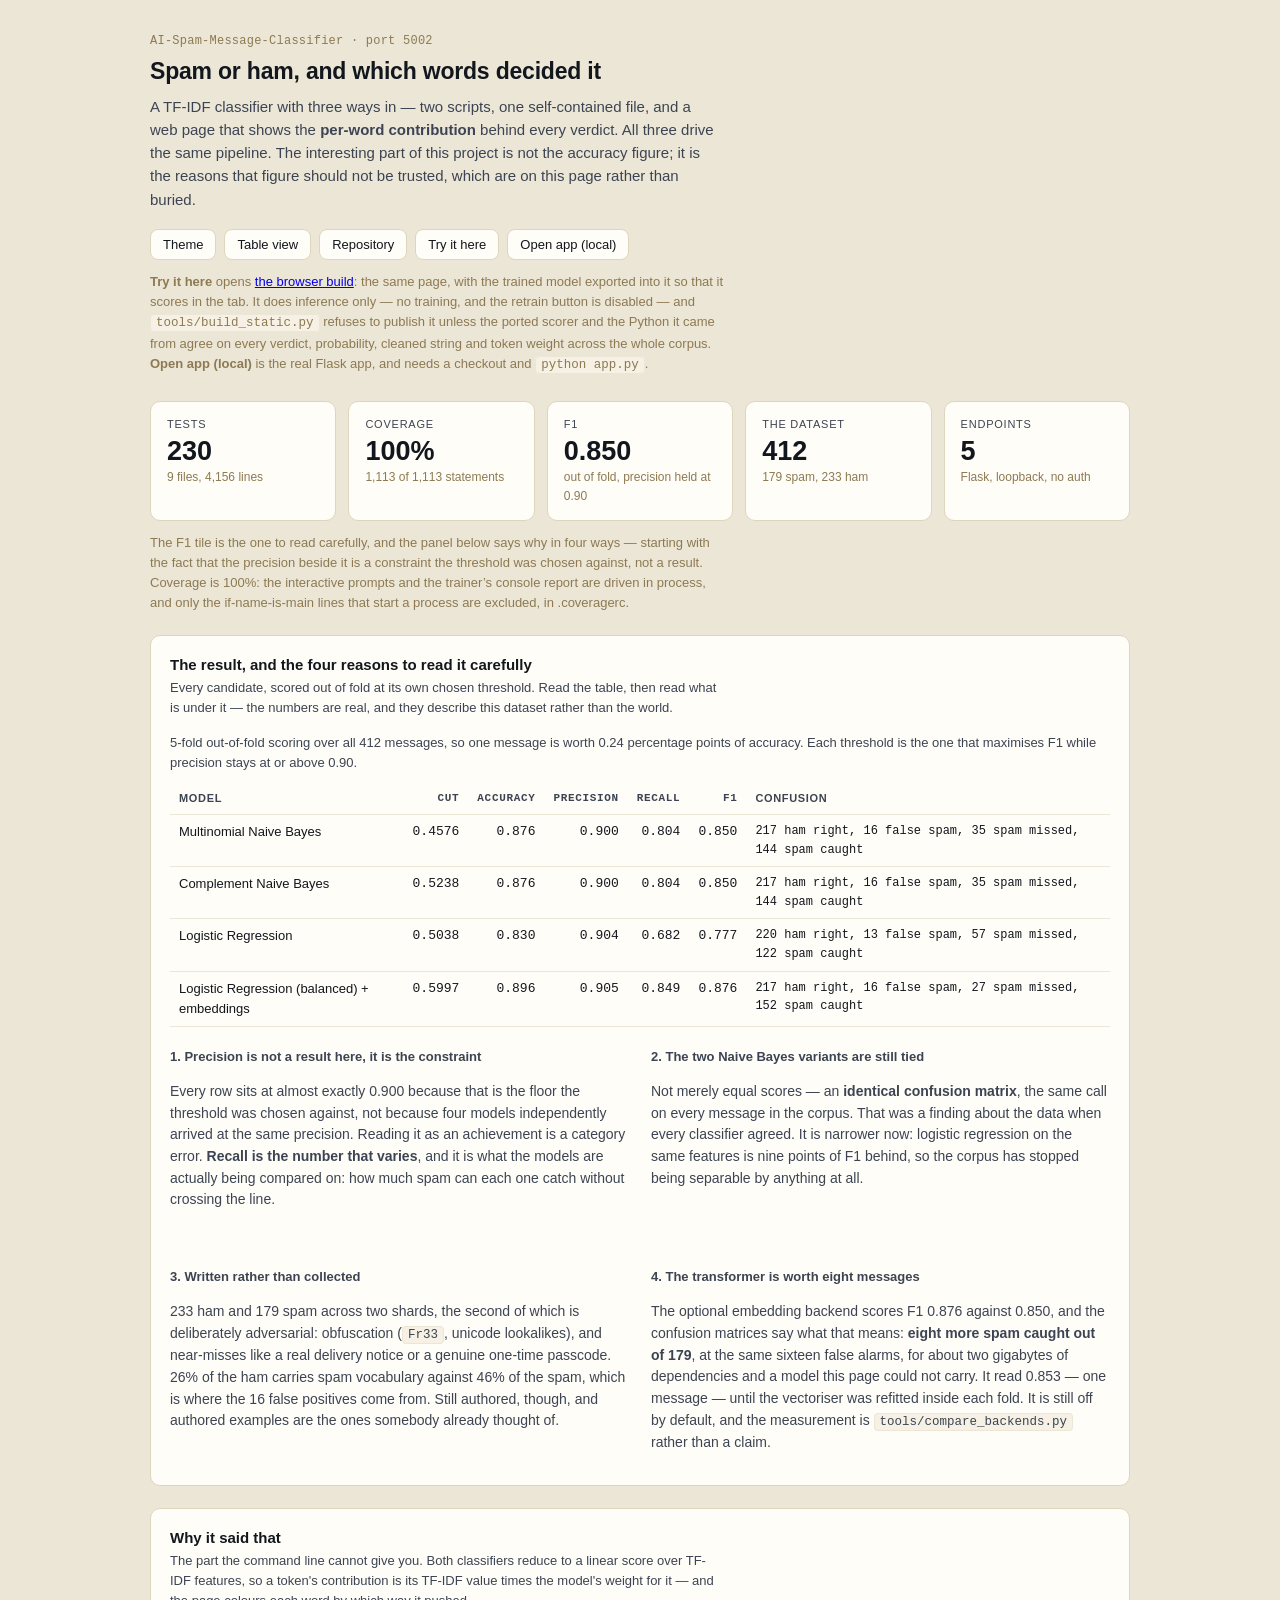
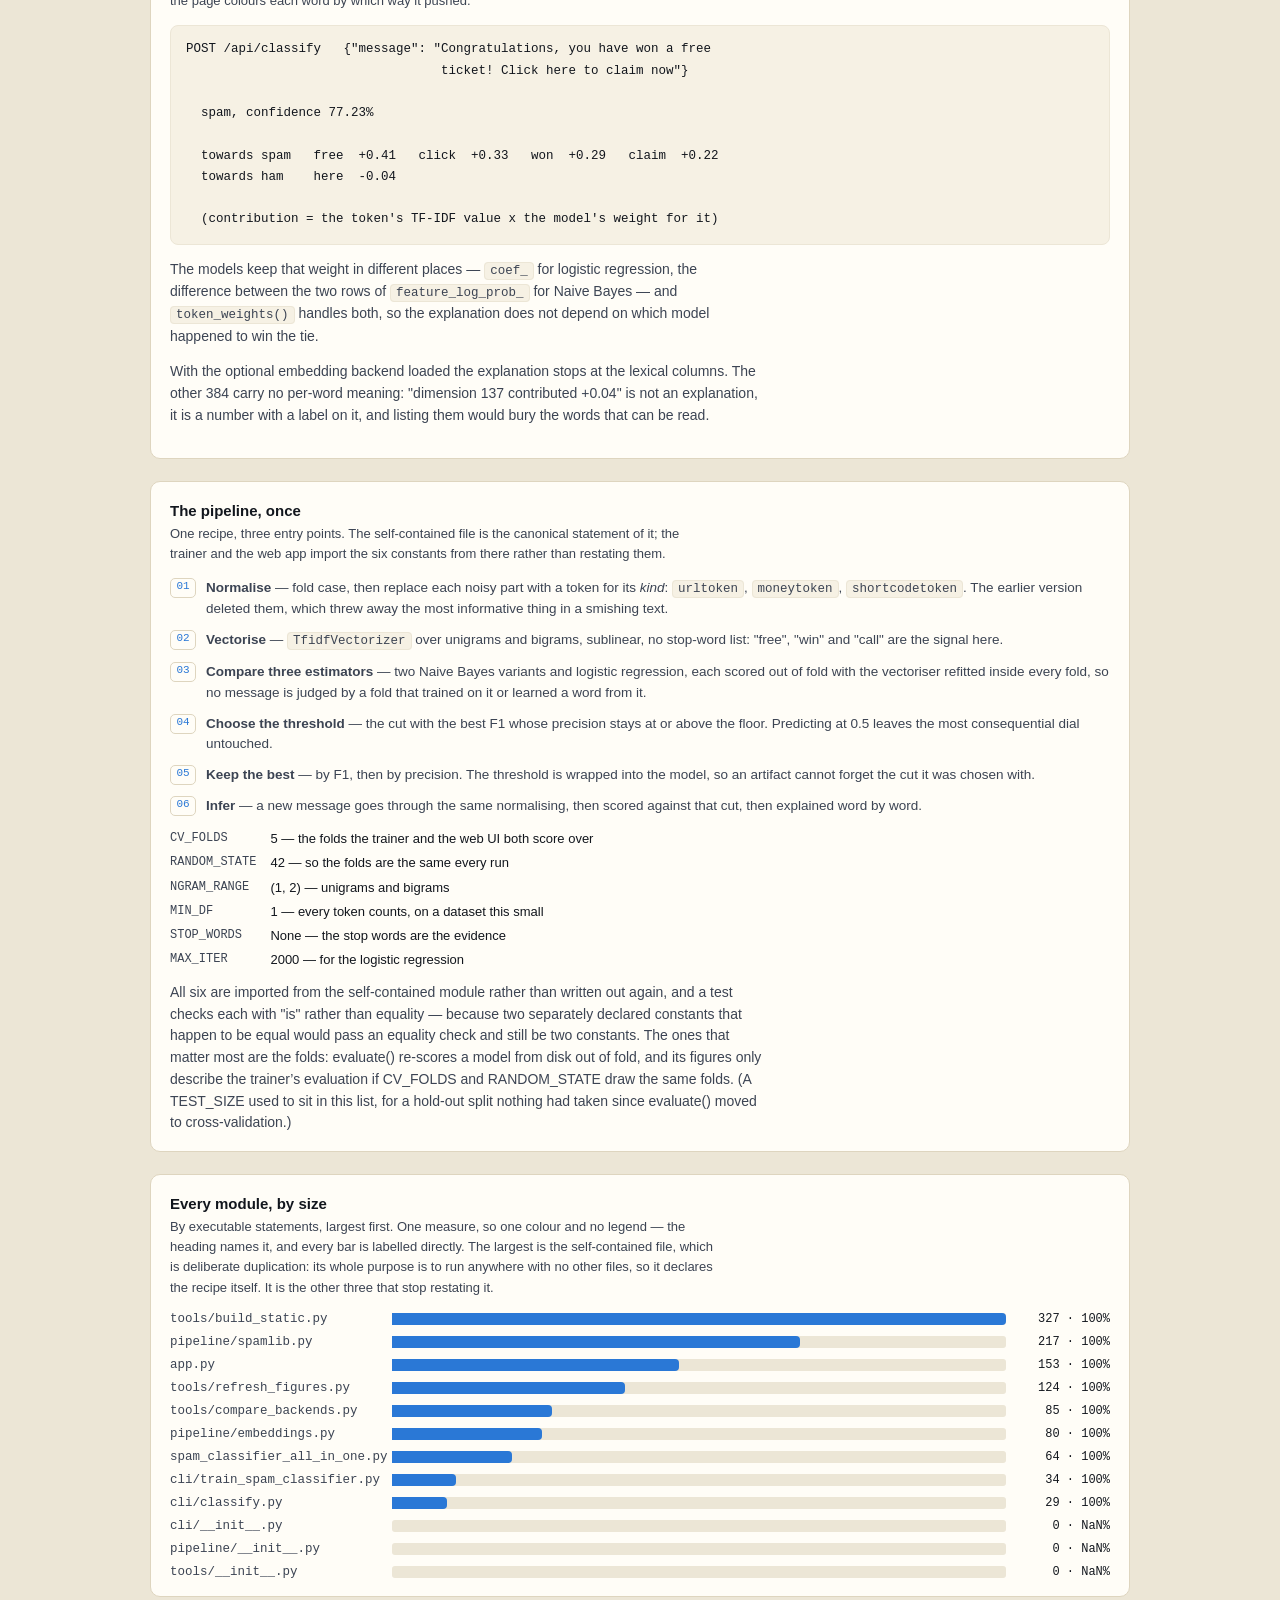
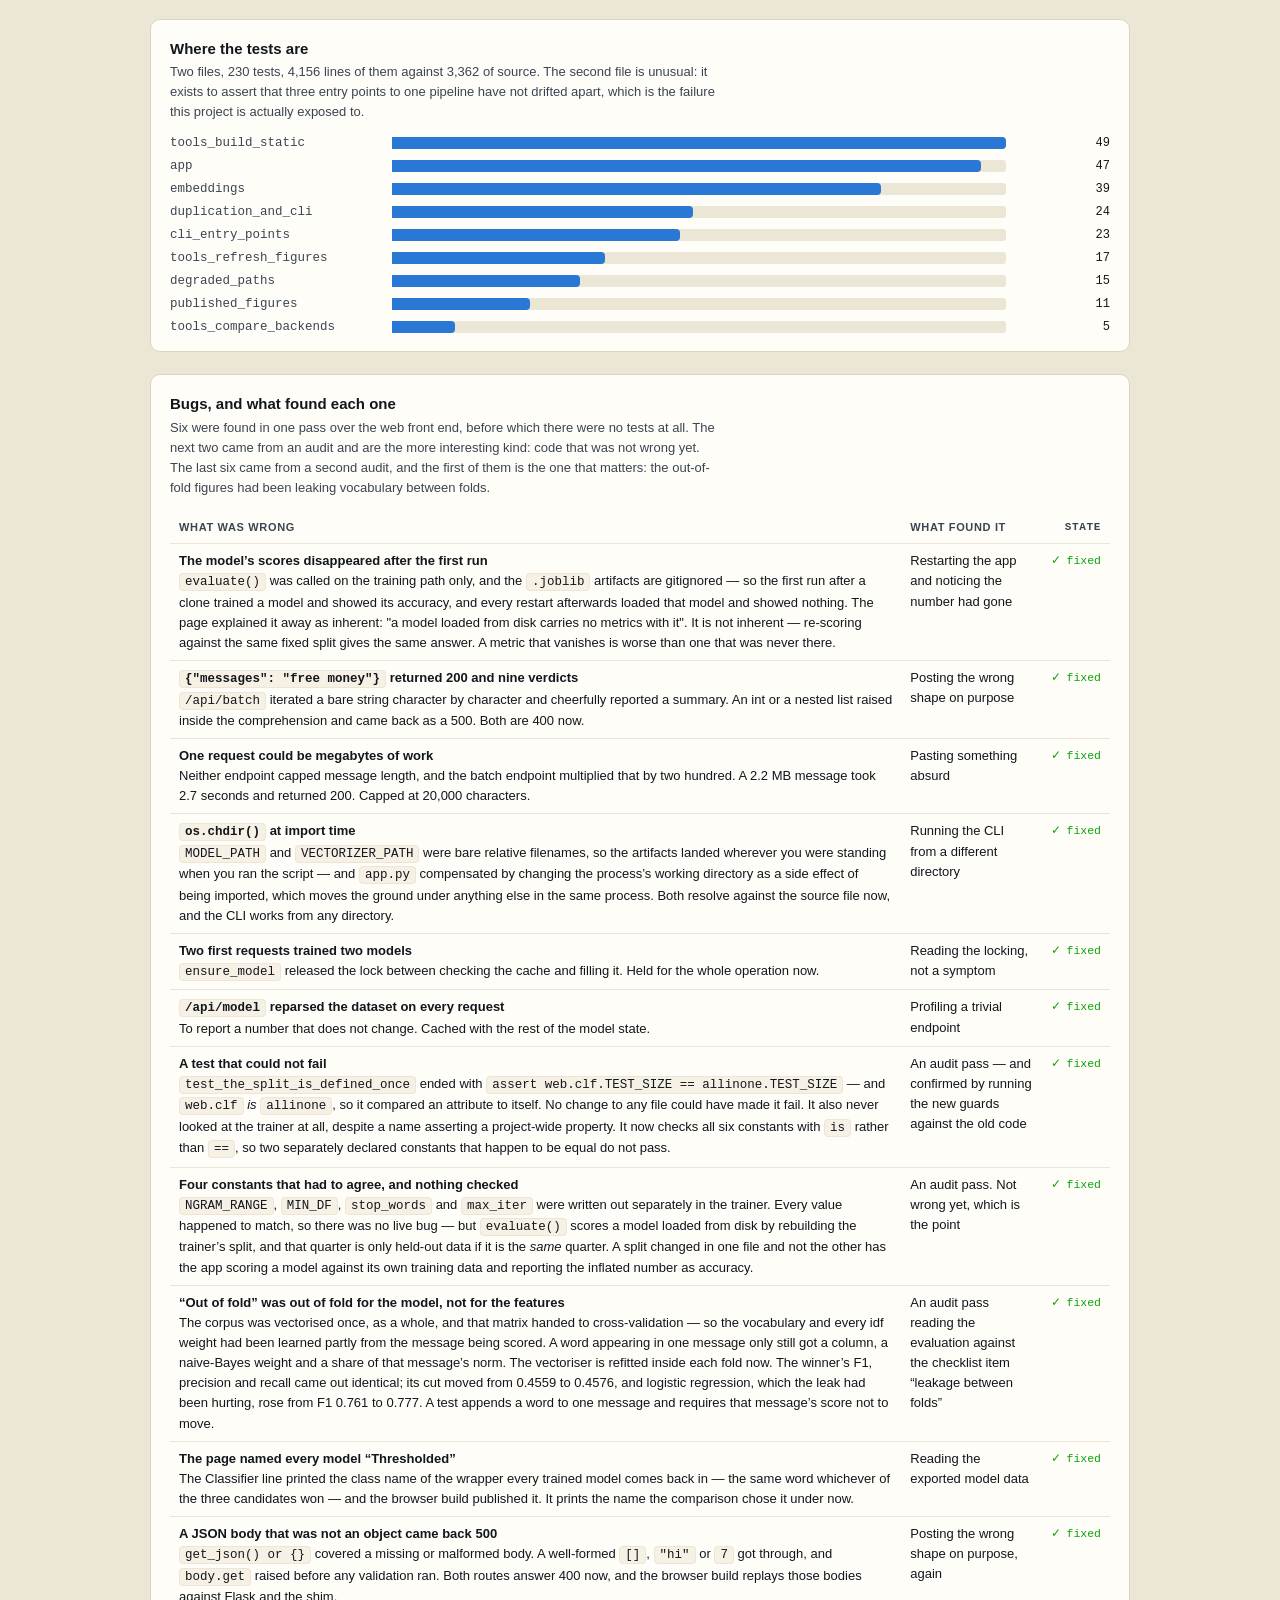
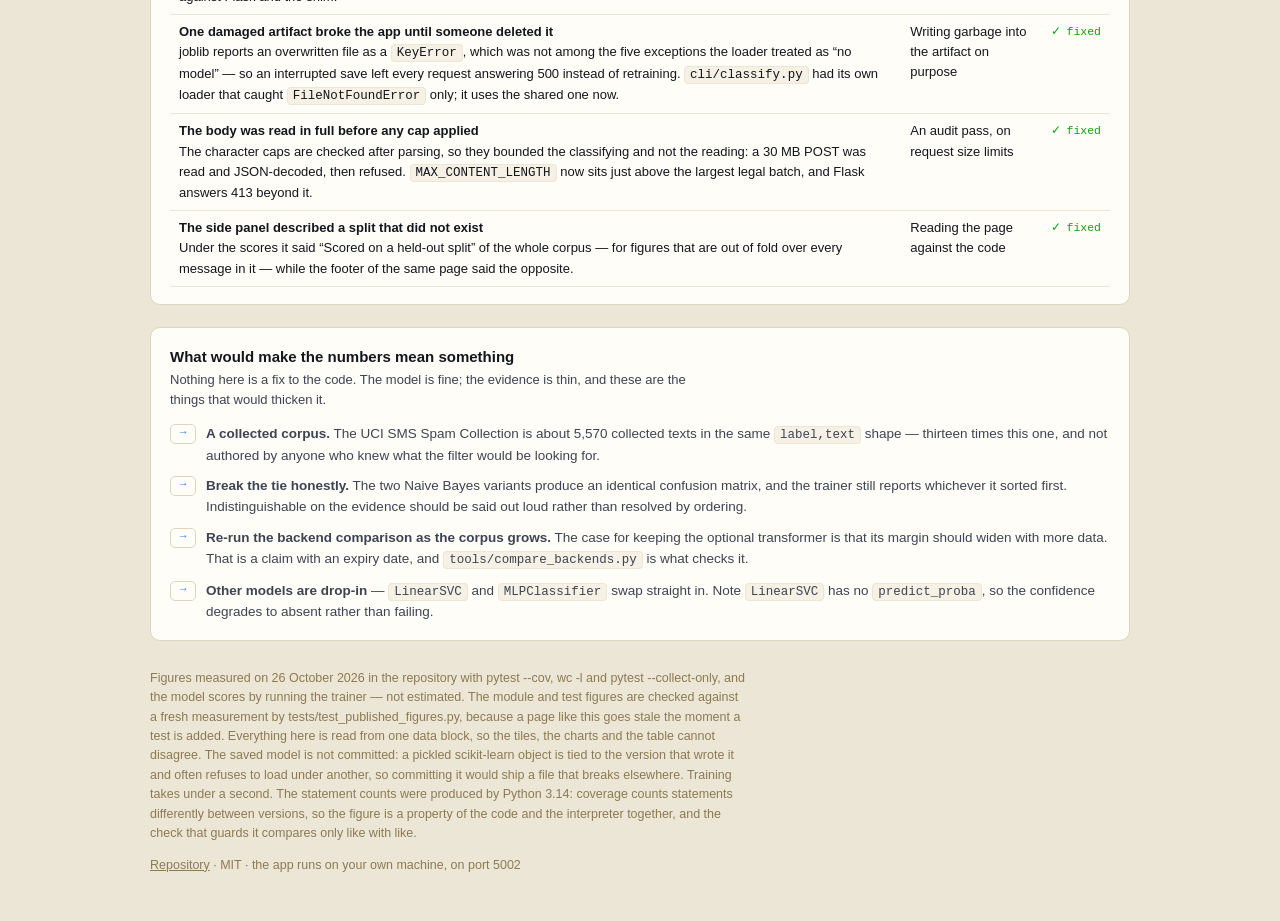
==== commit 62fad1da: "Coverage gate: no default exclusions, tools/ unimported files count, SVC off the deprecated flag .co" ====
--- a/docs/index.html
+++ b/docs/index.html
@@ -387,14 +387,15 @@
   { name: 'tools/build_static.py',         lines: 1093, stmts: 327, missed:  0, does: 'builds docs/app, and refuses to if the JavaScript port disagrees with the Python' },
   { name: 'pipeline/spamlib.py',           lines: 647, stmts: 217, missed:  0, does: 'the one implementation: normalising, model choice, the tuned threshold' },
   { name: 'app.py',                        lines: 479, stmts: 153, missed:  0, does: 'the web UI, five endpoints, and the per-word explanation' },
-  { name: 'tools/refresh_figures.py',      lines: 233, stmts: 124, missed:  0, does: 'measures the figures on this page and rewrites them' },
-  { name: 'tools/compare_backends.py',     lines: 166, stmts:  82, missed:  0, does: 'scores tf-idf against the optional embeddings under one shared split' },
+  { name: 'tools/refresh_figures.py',      lines: 235, stmts: 124, missed:  0, does: 'measures the figures on this page and rewrites them' },
+  { name: 'tools/compare_backends.py',     lines: 183, stmts:  85, missed:  0, does: 'scores tf-idf against the optional embeddings under one shared split' },
   { name: 'pipeline/embeddings.py',        lines: 293, stmts:  80, missed:  0, does: 'the optional transformer backend, off by default and measured' },
   { name: 'spam_classifier_all_in_one.py', lines: 197, stmts:  64, missed:  0, does: 'the end-to-end demo and CLI; the pipeline itself moved to spamlib' },
   { name: 'cli/train_spam_classifier.py',  lines: 111, stmts:  34, missed:  0, does: 'trains both models, compares them, saves the winner' },
   { name: 'cli/classify.py',               lines: 104, stmts:  29, missed:  0, does: 'one message from the command line, or an interactive loop' },
   { name: 'cli/__init__.py',               lines:   7, stmts:   0, missed:  0, does: 'the package: train it, then ask it about a message' },
-  { name: 'pipeline/__init__.py',          lines:   6, stmts:   0, missed:  0, does: 'the package: the filter, and its one optional backend' }
+  { name: 'pipeline/__init__.py',          lines:   6, stmts:   0, missed:  0, does: 'the package: the filter, and its one optional backend' },
+  { name: 'tools/__init__.py',             lines:   7, stmts:   0, missed:  0, does: 'not imported; there so coverage shows an untested script here at 0%' }
 ];
 
 var TESTS = [
@@ -406,10 +407,10 @@
   { file: 'test_tools_refresh_figures.py',  n: 17, of: 'the script that rewrites this page, with both of its runs replaced' },
   { file: 'test_degraded_paths.py',         n: 15, of: 'the fallback corpus, an unreachable floor, a model with no weights' },
   { file: 'test_published_figures.py',      n: 11, of: 'the numbers on this page, against a fresh measurement' },
-  { file: 'test_tools_compare_backends.py', n:  4, of: 'the backend comparison, with a stand-in encoder and a smaller corpus' }
+  { file: 'test_tools_compare_backends.py', n:  5, of: 'the backend comparison, with a stand-in encoder and a smaller corpus' }
 ];
 
-var TEST_LINES = 4128;
+var TEST_LINES = 4156;
 
 /* Which interpreter produced the statement counts above. It matters: coverage
  * counts a `with` block or a multi-line call differently between versions, so
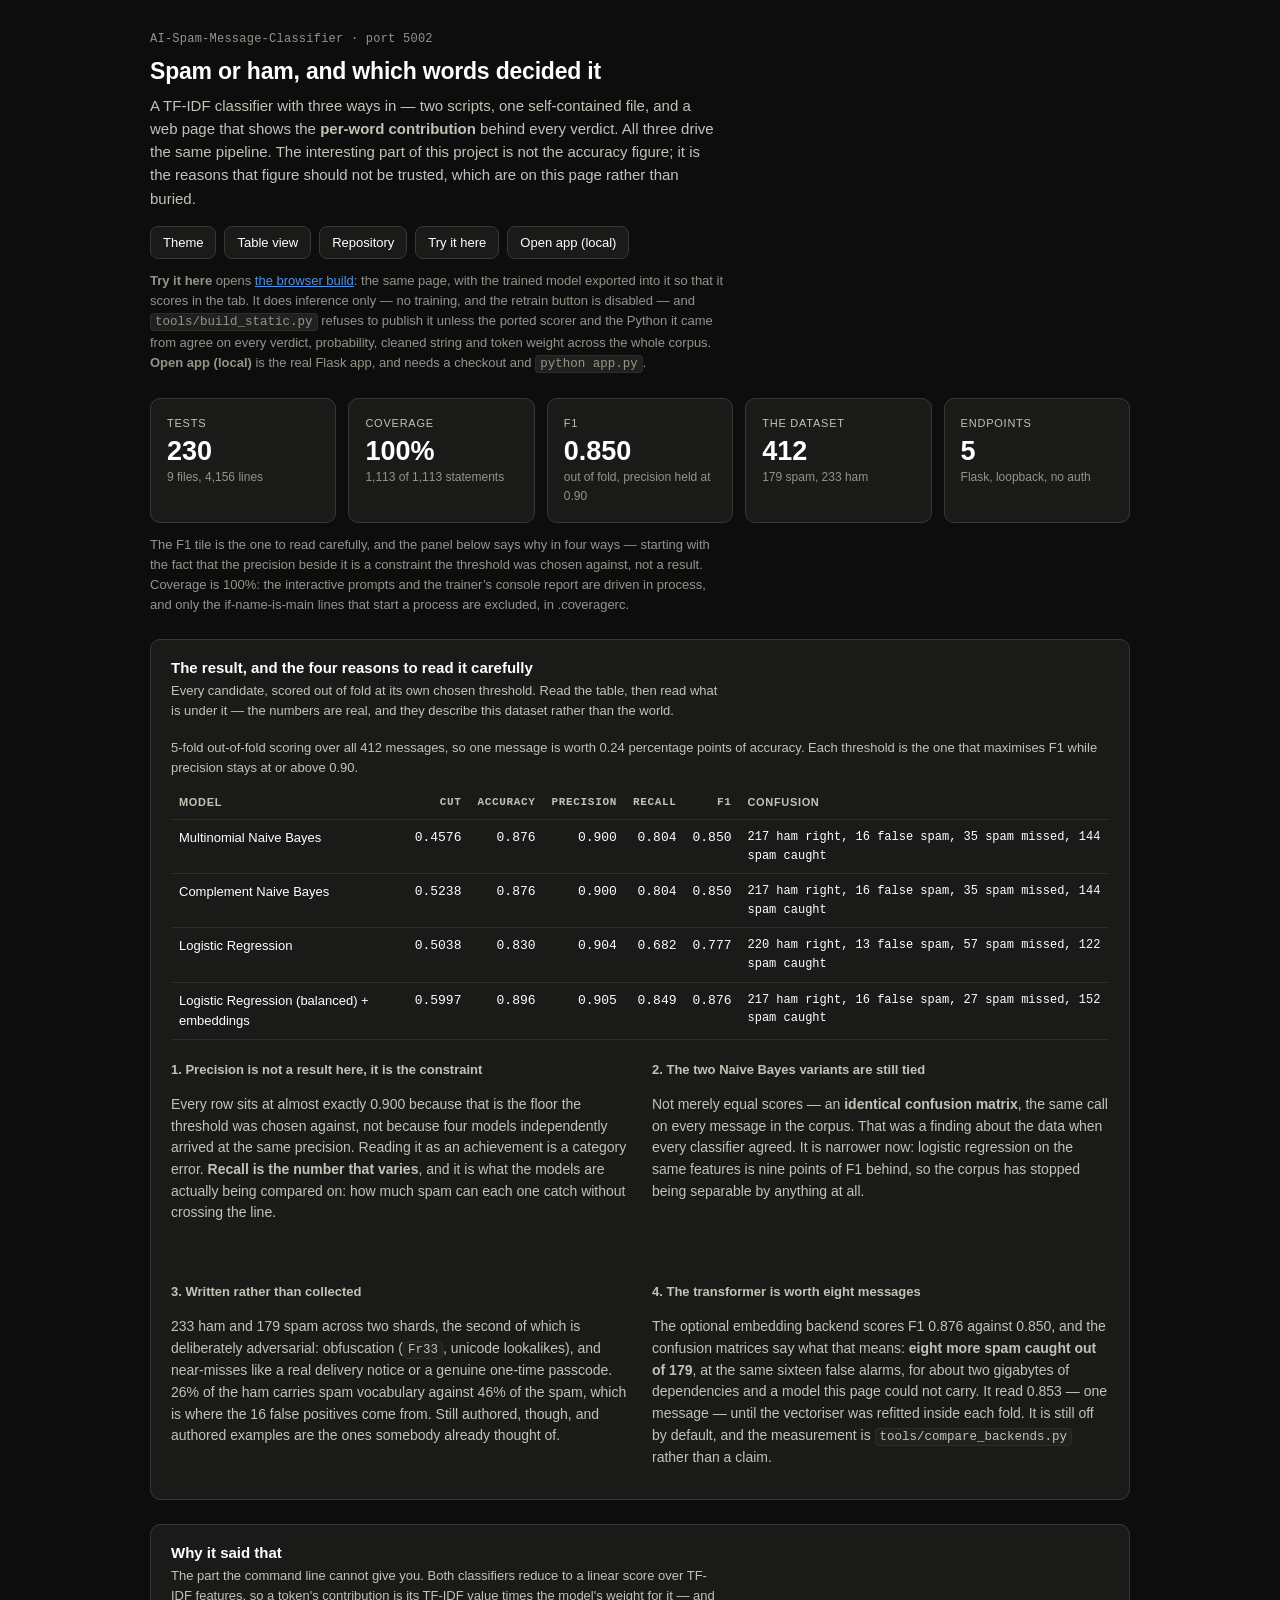
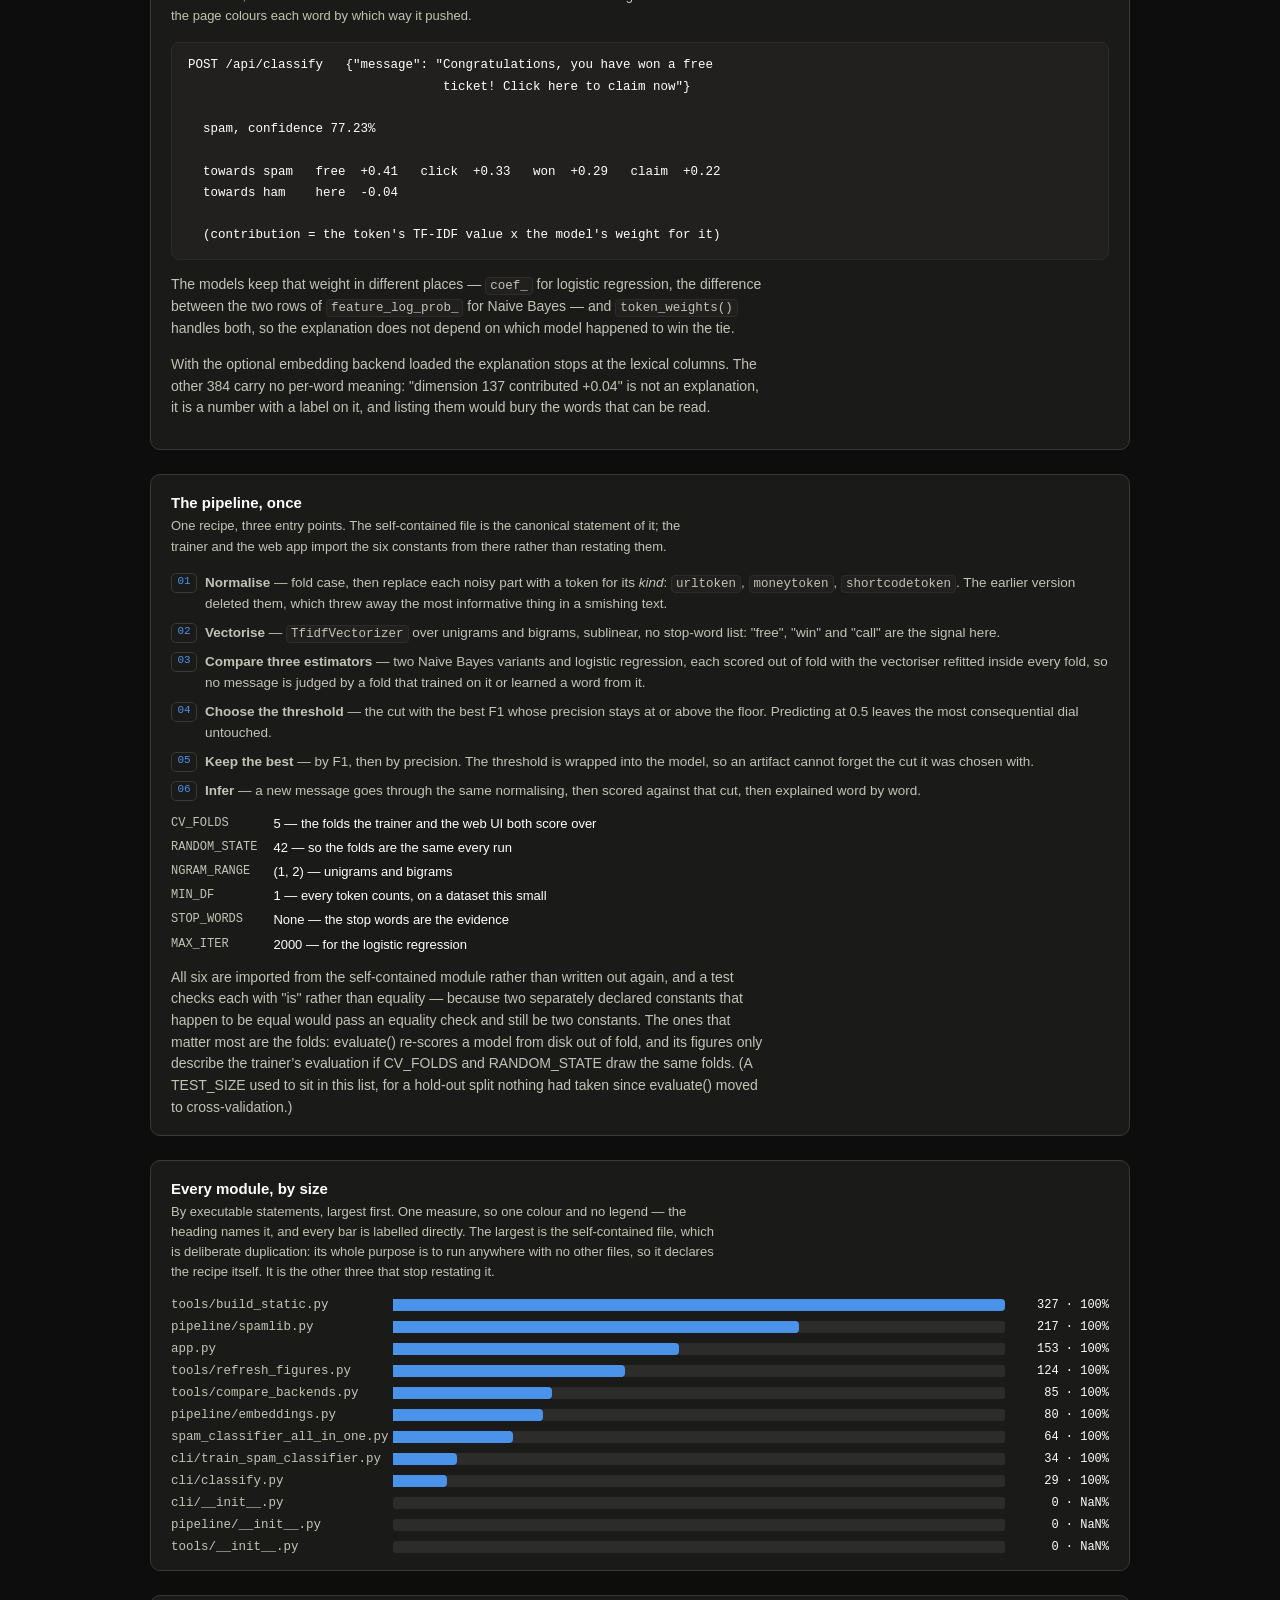
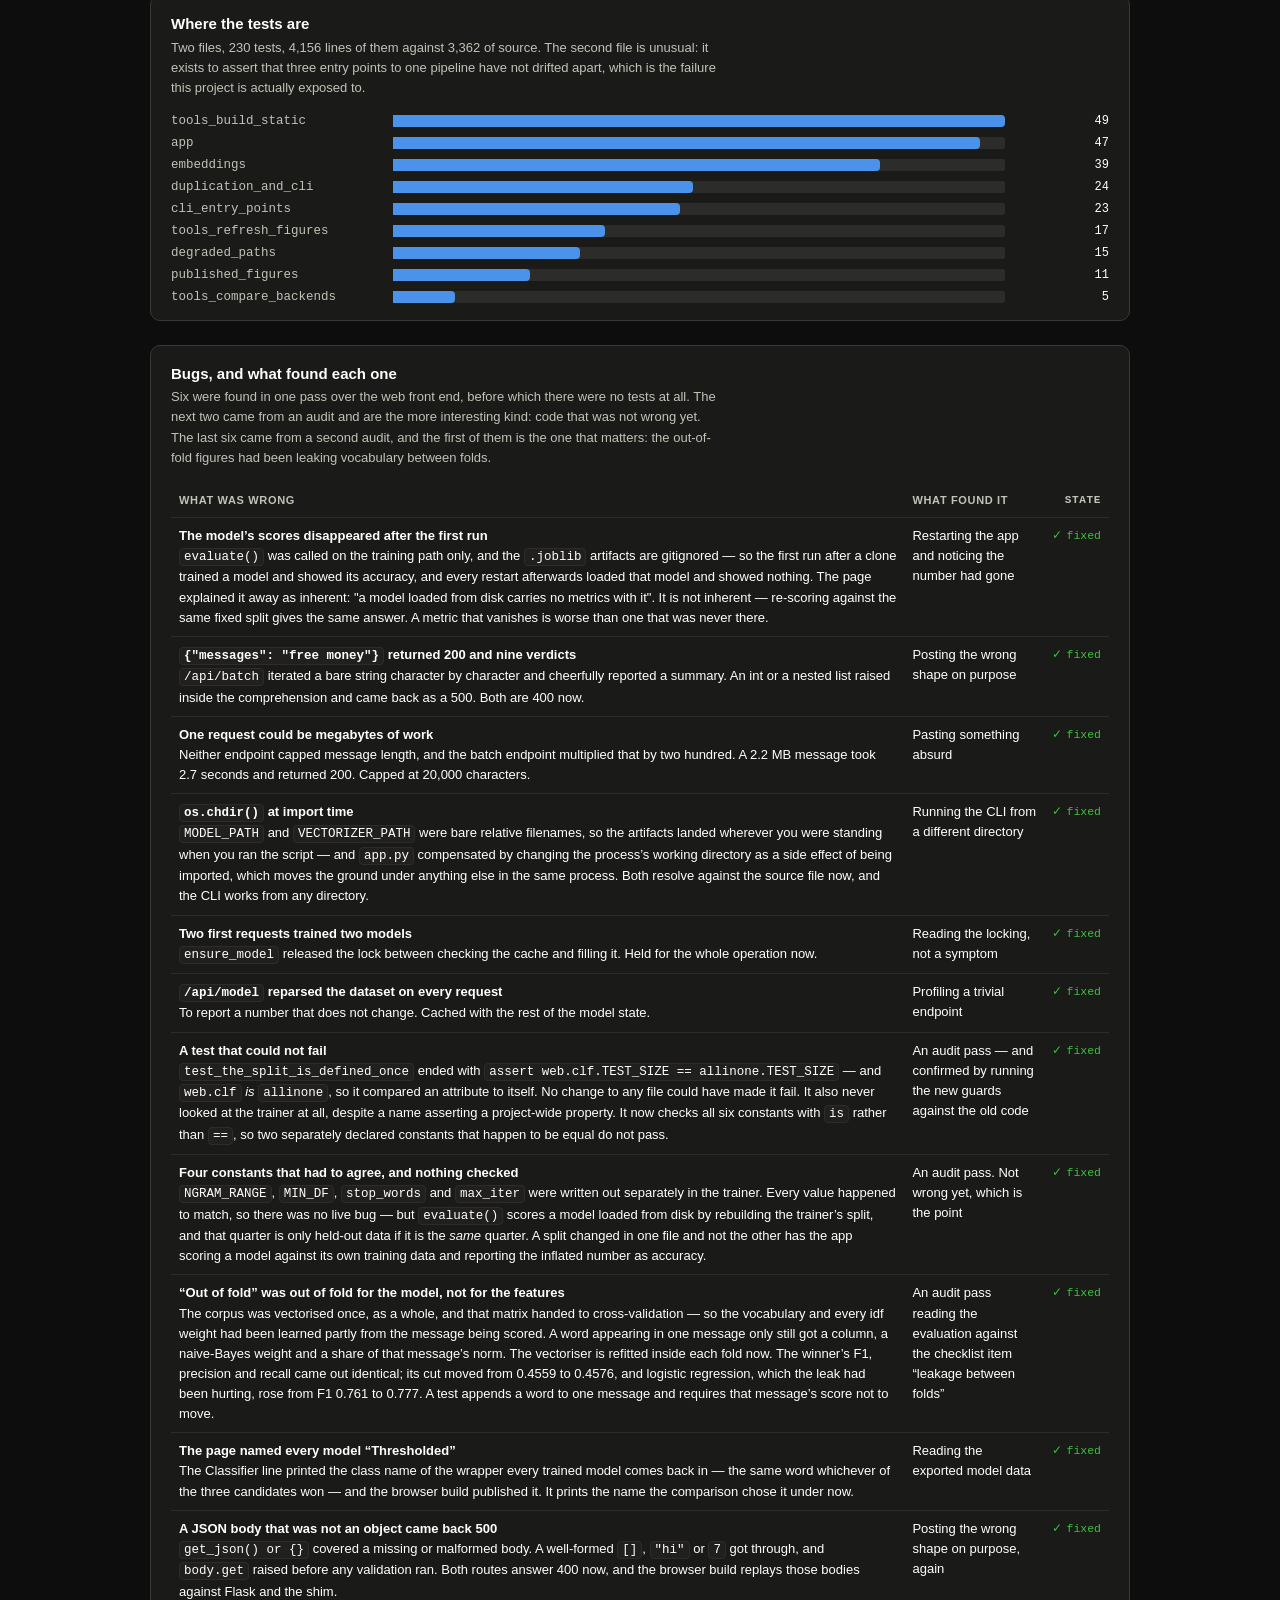
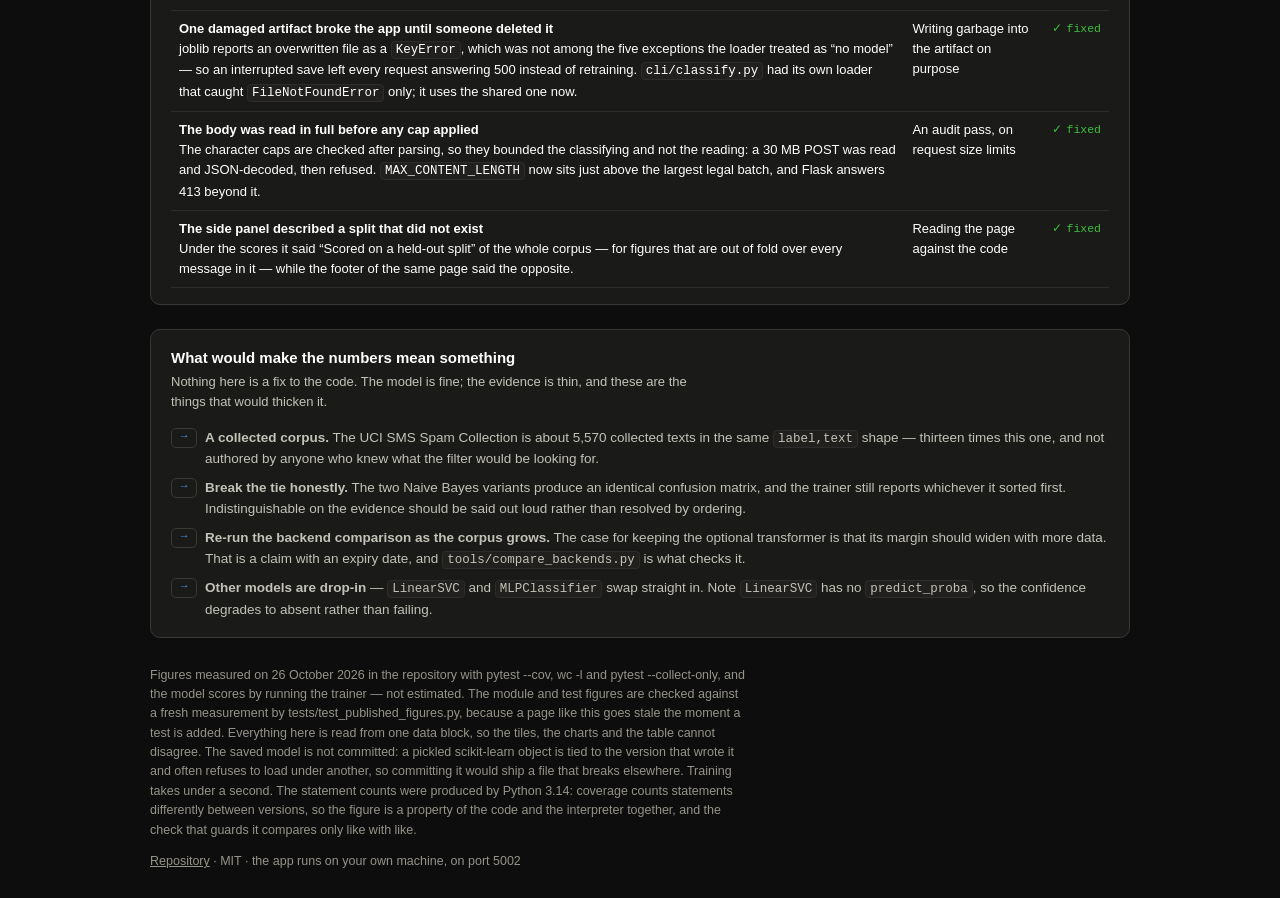
==== commit e73e74d9: "Write-up: the shared token block, a class toggle, no system-follow The .viz-root palette (prefers-co" ====
--- a/docs/index.html
+++ b/docs/index.html
@@ -1,5 +1,5 @@
 <!DOCTYPE html>
-<html lang="en">
+<html lang="en" class="theme-dark">
 <head>
 <meta charset="utf-8">
 <meta name="viewport" content="width=device-width, initial-scale=1">
@@ -10,160 +10,186 @@
      page derives, so it is the first thing to go stale. -->
 <meta property="og:description" content="Spam or ham, with the words that decided it. Two models, one dataset small enough that a single message is worth five points of accuracy — and the page says so.">
 <meta property="og:type" content="website">
+<script>
+/* Restores a theme picked on an earlier visit, ahead of first paint so it
+ * never flashes. Not needed to theme the page: class="theme-dark" above does
+ * that with or without JavaScript. The key is 'theme', shared by every page
+ * on luke-zhang-cs-py.github.io, so one choice carries across the site. */
+(function () {
+  var saved = null;
+  try { saved = localStorage.getItem('theme'); } catch (e) { /* storage blocked */ }
+  if (/^[a-z]+$/.test(saved)) document.documentElement.classList.replace('theme-dark', 'theme-' + saved);
+})();
+</script>
 <style>
-/* The warm surface this family of pages uses. The marks on top come from the
- * validated palette and were re-run against *this* surface, because contrast
- * only means anything against the colour the chart actually sits on:
+/* ==========================================================================
+ * DESIGN TOKENS -- the write-up template this family of project pages shares.
+ * 1. Theme-independent tokens (spacing, type, shape) live on :root.
+ * 2. Colour tokens live in one block per theme, keyed on a class on <html>.
+ *    The markup carries class="theme-dark", so the page is themed with no
+ *    JavaScript at all; the snippet in <head> only restores a saved choice.
+ * 3. Component rules read semantic tokens only, never a raw colour.
+ * To add a theme: copy a theme block, rename it .theme-<name>, set every
+ * token in it, and add <name> to THEMES in the script at the bottom. Nothing
+ * else changes, and tests/test_theming.py checks the new block's pairings.
  *
- *   series  #2a78d6  on #fffdf7   all five checks PASS (light)
- *   series  #3987e5  on #1a1a19   all five checks PASS (dark)
- *   good    #0ca30c  3.30:1
- *   warning #fab219  1.80:1  sub-3:1 BY DESIGN -> always icon + label
- *   crit    #d03b3b  4.72:1
- *
- * Run as a categorical set the status colours fail on #fab219, and are meant
- * to: status is not a categorical palette, and amber is legal only with a
- * glyph and a word beside it. Every use of it here has both.
- *
- * Dark is a selected set stepped for the dark surface, not an inversion. */
-.viz-root {
+ * The colour blocks are identical in every repository that uses this
+ * template. Every text pairing is at least 4.5:1 and every UI pairing at
+ * least 3:1 in both themes. --color-warning (amber) is a fill only, always
+ * beside a glyph and a word -- never text on its own.
+ * ========================================================================== */
+:root {
+  /* spacing: --space-N is N x 4px */
+  --space-1: 4px; --space-2: 8px; --space-3: 12px; --space-4: 16px; --space-5: 20px;
+  --space-6: 24px; --space-7: 28px; --space-8: 32px; --space-11: 44px;
+
+  /* typography */
+  --font-sans: -apple-system, BlinkMacSystemFont, "Segoe UI", Helvetica, Arial, sans-serif;
+  --font-mono: ui-monospace, SFMono-Regular, Menlo, monospace;
+  --text-2xs: 11px; --text-xs: 11.5px; --text-sm: 12px; --text-md: 12.5px; --text-base: 13px;
+  --text-lg: 13.5px; --text-xl: 14px; --text-2xl: 15px; --text-3xl: 23px; --text-4xl: 27px;
+  --leading-tight: 1.12; --leading-normal: 1.55; --leading-loose: 1.7;
+  --weight-regular: 400; --weight-medium: 500; --weight-semibold: 600;
+  --tracking-tight: -0.2px; --tracking-mono: .02em; --tracking-caps: .07em; --tracking-label: .06em;
+
+  /* shape */
+  --radius-xs: 3px; --radius-sm: 4px; --radius-md: 5px; --radius-lg: 8px; --radius-xl: 10px;
+}
+
+/* ---- themes. :where(:root) has no specificity, so it is only the fallback for
+ * an <html> with no theme class or an unknown one; any .theme-* block wins. */
+:where(:root), .theme-dark {
+  color-scheme: dark;
+  --color-bg: #0d0d0d; --color-surface: #1a1a19; --color-surface-subtle: #21201e;
+  --color-border: #383835; --color-border-strong: #6e6c66;
+  --color-text-primary: #ffffff; --color-text-muted: #c3c2b7; --color-text-subtle: #959389;
+  --color-accent: #4b93ea; --color-accent-hover: #7ab0f0; --color-accent-subtle: #14263c; --color-text-on-accent: #0d0d0d;
+  --color-danger: #f06a6a; --color-success: #3cc13c; --color-warning: #fab219;
+  --color-grid: #2c2c2a; --color-track: #2c2c2a;
+}
+.theme-light {
   color-scheme: light;
-  --plane:     #ece6d6;
-  --surface:   #fffdf7;
-  --ink:       #12161d;
-  --ink-2:     #3c4453;
-  --ink-muted: #8d7a52;
-  --grid:      #ece6d6;
-  --ring:      #ded5bf;
-  --code-bg:   #f6f1e4;
-  --series:    #2a78d6;
-  --track:     #ece6d6;
-  --good:      #0ca30c;
-  --warning:   #fab219;
-  --critical:  #d03b3b;
-}
-@media (prefers-color-scheme: dark) {
-  :root:where(:not([data-theme="light"])) .viz-root {
-    color-scheme: dark;
-    --plane: #0d0d0d; --surface: #1a1a19;
-    --ink: #ffffff; --ink-2: #c3c2b7; --ink-muted: #898781;
-    --grid: #2c2c2a; --ring: #383835; --code-bg: #21201e;
-    --series: #3987e5; --track: #2c2c2a;
-  }
-}
-:root[data-theme="dark"] .viz-root {
-  color-scheme: dark;
-  --plane: #0d0d0d; --surface: #1a1a19;
-  --ink: #ffffff; --ink-2: #c3c2b7; --ink-muted: #898781;
-  --grid: #2c2c2a; --ring: #383835; --code-bg: #21201e;
-  --series: #3987e5; --track: #2c2c2a;
+  --color-bg: #ece6d6; --color-surface: #fffdf7; --color-surface-subtle: #f6f1e4;
+  --color-border: #ded5bf; --color-border-strong: #7a7466;
+  --color-text-primary: #12161d; --color-text-muted: #3c4453; --color-text-subtle: #665632;
+  --color-accent: #1f63b8; --color-accent-hover: #174f94; --color-accent-subtle: #dfe9f7; --color-text-on-accent: #ffffff;
+  --color-danger: #b02e2e; --color-success: #0a6e0a; --color-warning: #fab219;
+  --color-grid: #ece6d6; --color-track: #ece6d6;
 }
 
 * { box-sizing: border-box; }
 html, body { margin: 0; }
 .viz-root {
-  --text: -apple-system, BlinkMacSystemFont, "Segoe UI", Helvetica, Arial, sans-serif;
-  --mono: ui-monospace, SFMono-Regular, Menlo, monospace;
-  padding: 34px 24px 44px;
-  font: 15px/1.55 var(--text);
-  background: var(--plane); color: var(--ink);
+  padding: var(--space-8) var(--space-6) var(--space-11);
+  font: var(--text-2xl)/var(--leading-normal) var(--font-sans);
+  background: var(--color-bg); color: var(--color-text-primary);
   min-height: 100vh;
 }
 main { max-width: 980px; margin: 0 auto; }
 
 .crumb {
-  margin: 0 0 6px; font: 400 12px var(--mono); color: var(--ink-muted);
-  letter-spacing: .02em;
-}
-h1 { font-size: 23px; margin: 0 0 5px; letter-spacing: -0.2px; }
-.lede { color: var(--ink-2); margin: 0; font-size: 15px; max-width: 68ch; }
-.head { display: flex; justify-content: space-between; align-items: flex-start; gap: 18px; flex-wrap: wrap; }
-.controls { display: flex; gap: 8px; flex-wrap: wrap; }
+  margin: 0 0 var(--space-2); font: var(--weight-regular) var(--text-sm) var(--font-mono); color: var(--color-text-subtle);
+  letter-spacing: var(--tracking-mono);
+}
+h1 { font-size: var(--text-3xl); margin: 0 0 var(--space-1); letter-spacing: var(--tracking-tight); }
+.lede { color: var(--color-text-muted); margin: 0; font-size: var(--text-2xl); max-width: 68ch; }
+.head { display: flex; justify-content: space-between; align-items: flex-start; gap: var(--space-4); flex-wrap: wrap; }
+.controls { display: flex; gap: var(--space-2); flex-wrap: wrap; }
 button, .btn {
-  font: 400 13px var(--text); cursor: pointer; text-decoration: none;
+  font: var(--weight-regular) var(--text-base) var(--font-sans); cursor: pointer; text-decoration: none;
   display: inline-block;
-  background: var(--surface); color: var(--ink);
-  border: 1px solid var(--ring); border-radius: 8px; padding: 7px 12px;
-}
-button:hover, .btn:hover { border-color: var(--ink-muted); }
-button[aria-pressed="true"] { border-color: var(--series); color: var(--series); }
+  background: var(--color-surface); color: var(--color-text-primary);
+  border: 1px solid var(--color-border); border-radius: var(--radius-lg); padding: var(--space-2) var(--space-3);
+}
+button:hover, .btn:hover { border-color: var(--color-text-subtle); }
+button[aria-pressed="true"] { border-color: var(--color-accent); color: var(--color-accent); }
 
 /* ------------------------------------------------------------ stat tiles */
 /* A bare stat tile is the one form that ships without a hover layer: there is
  * no plot to interrogate, just the figure and what it counts. */
-.tiles { display: grid; grid-template-columns: repeat(auto-fit, minmax(156px, 1fr)); gap: 12px; margin: 26px 0 10px; }
-.tile { background: var(--surface); border: 1px solid var(--ring); border-radius: 10px; padding: 14px 16px; }
-.tile .k { display: block; color: var(--ink-2); font-size: 11px; text-transform: uppercase; letter-spacing: .07em; }
-.tile .v { display: block; margin-top: 3px; font: 600 27px/1.12 var(--text); font-variant-numeric: tabular-nums; }
-.tile .n { display: block; margin-top: 2px; color: var(--ink-muted); font-size: 12px; }
-
-.note { color: var(--ink-muted); font-size: 13px; max-width: 80ch; margin: 12px 0 0; }
+.tiles { display: grid; grid-template-columns: repeat(auto-fit, minmax(156px, 1fr)); gap: var(--space-3); margin: var(--space-6) 0 var(--space-2); }
+.tile { background: var(--color-surface); border: 1px solid var(--color-border); border-radius: var(--radius-xl); padding: var(--space-4); }
+.tile .k { display: block; color: var(--color-text-muted); font-size: var(--text-2xs); text-transform: uppercase; letter-spacing: var(--tracking-caps); }
+.tile .v { display: block; margin-top: var(--space-1); font: var(--weight-semibold) var(--text-4xl)/var(--leading-tight) var(--font-sans); font-variant-numeric: tabular-nums; }
+.tile .n { display: block; margin-top: 2px; color: var(--color-text-subtle); font-size: var(--text-sm); }
+
+.note { color: var(--color-text-subtle); font-size: var(--text-base); max-width: 80ch; margin: var(--space-3) 0 0; }
 
 /* ---------------------------------------------------------------- panels */
-.panel { background: var(--surface); border: 1px solid var(--ring); border-radius: 10px; padding: 17px 19px; margin-top: 22px; }
-.panel h2 { margin: 0 0 2px; font-size: 15px; }
-.panel h3 { margin: 20px 0 6px; font-size: 13px; color: var(--ink-2); }
-.panel .sub { margin: 0 0 14px; color: var(--ink-2); font-size: 13px; max-width: 76ch; }
-.panel p { font-size: 14px; color: var(--ink-2); max-width: 76ch; }
-.split { display: grid; grid-template-columns: repeat(auto-fit, minmax(330px, 1fr)); gap: 22px; }
+.panel { background: var(--color-surface); border: 1px solid var(--color-border); border-radius: var(--radius-xl); padding: var(--space-4) var(--space-5); margin-top: var(--space-6); }
+.panel h2 { margin: 0 0 2px; font-size: var(--text-2xl); }
+.panel h3 { margin: var(--space-5) 0 var(--space-2); font-size: var(--text-base); color: var(--color-text-muted); }
+.panel .sub { margin: 0 0 var(--space-4); color: var(--color-text-muted); font-size: var(--text-base); max-width: 76ch; }
+.panel p { font-size: var(--text-xl); color: var(--color-text-muted); max-width: 76ch; }
+/* min(…, 100%) and the panel's own scroll keep a phone at 390px from scrolling
+ * the whole page sideways: the model table is wider than a phone, so it
+ * scrolls inside its panel instead. */
+.panel { overflow-x: auto; }
+.split { display: grid; grid-template-columns: repeat(auto-fit, minmax(min(330px, 100%), 1fr)); gap: var(--space-6); }
 
 /* Thin marks on a recessive track, 4px rounding on the data end only so the
  * mark stays anchored flat to the baseline it grows from. */
-.bars { display: grid; gap: 9px; }
+.bars { display: grid; gap: var(--space-2); }
 /* 210px for the label, not the 118px the sibling pages use: the longest
    module name here is spam_classifier_all_in_one.py, which measured 199px
    and was being clipped — a clipped name is one the reader cannot look up. */
-.bar { display: grid; grid-template-columns: 210px 1fr 92px; gap: 12px; align-items: center; }
-.bar .lab { font: 400 12.5px var(--mono); color: var(--ink-2); }
-.bar .rail { position: relative; height: 12px; background: var(--track); border-radius: 3px; }
-.bar .fill { position: absolute; inset: 0 auto 0 0; background: var(--series); border-radius: 0 4px 4px 0; }
-.bar .val { text-align: right; font: 500 12px var(--mono); font-variant-numeric: tabular-nums; color: var(--ink); }
-.bar:hover .rail { outline: 2px solid var(--ring); outline-offset: 2px; }
+.bar { display: grid; grid-template-columns: 210px 1fr 92px; gap: var(--space-3); align-items: center; }
+.bar .lab { font: var(--weight-regular) var(--text-md) var(--font-mono); color: var(--color-text-muted); }
+.bar .rail { position: relative; height: 12px; background: var(--color-track); border-radius: var(--radius-xs); }
+.bar .fill { position: absolute; inset: 0 auto 0 0; background: var(--color-accent); border-radius: 0 var(--radius-sm) var(--radius-sm) 0; }
+.bar .val { text-align: right; font: var(--weight-medium) var(--text-sm) var(--font-mono); font-variant-numeric: tabular-nums; color: var(--color-text-primary); }
+.bar:hover .rail { outline: 2px solid var(--color-border); outline-offset: 2px; }
 
 /* ----------------------------------------------------------------- table */
 table { width: 100%; border-collapse: collapse; }
-caption { text-align: left; color: var(--ink-2); font-size: 13px; padding-bottom: 10px; }
-th, td { text-align: left; padding: 7px 9px; border-bottom: 1px solid var(--grid); font-size: 13px; vertical-align: top; }
-th { color: var(--ink-2); font-size: 11px; text-transform: uppercase; letter-spacing: .06em; }
-td.num, th.num { text-align: right; font-family: var(--mono); font-variant-numeric: tabular-nums; }
-td.mono { font-family: var(--mono); font-size: 12px; }
-tr.total td { border-bottom: none; font-weight: 600; }
+caption { text-align: left; color: var(--color-text-muted); font-size: var(--text-base); padding-bottom: var(--space-2); }
+th, td { text-align: left; padding: var(--space-2); border-bottom: 1px solid var(--color-grid); font-size: var(--text-base); vertical-align: top; }
+th { color: var(--color-text-muted); font-size: var(--text-2xs); text-transform: uppercase; letter-spacing: var(--tracking-label); }
+td.num, th.num { text-align: right; font-family: var(--font-mono); font-variant-numeric: tabular-nums; }
+td.mono { font-family: var(--font-mono); font-size: var(--text-sm); }
+tr.total td { border-bottom: none; font-weight: var(--weight-semibold); }
 [hidden] { display: none !important; }
 
-code { font-family: var(--mono); font-size: 12.5px; background: var(--code-bg); border: 1px solid var(--grid); border-radius: 4px; padding: 1px 5px; }
+code { font-family: var(--font-mono); font-size: var(--text-md); background: var(--color-surface-subtle); border: 1px solid var(--color-grid); border-radius: var(--radius-sm); padding: 1px var(--space-1); }
 pre {
-  background: var(--code-bg); border: 1px solid var(--grid); border-radius: 8px;
-  padding: 13px 15px; overflow-x: auto;
-  font: 12.5px/1.7 var(--mono); color: var(--ink); margin: 12px 0 0;
+  background: var(--color-surface-subtle); border: 1px solid var(--color-grid); border-radius: var(--radius-lg);
+  padding: var(--space-3) var(--space-4); overflow-x: auto;
+  font: var(--text-md)/var(--leading-loose) var(--font-mono); color: var(--color-text-primary); margin: var(--space-3) 0 0;
 }
 
 /* Numbered steps. */
-.flow { list-style: none; margin: 12px 0 0; padding: 0; display: grid; gap: 10px; }
-.flow li { display: grid; grid-template-columns: 26px 1fr; gap: 10px; font-size: 13.5px; color: var(--ink-2); }
+.flow { list-style: none; margin: var(--space-3) 0 0; padding: 0; display: grid; gap: var(--space-2); }
+.flow li { display: grid; grid-template-columns: 26px 1fr; gap: var(--space-2); font-size: var(--text-lg); color: var(--color-text-muted); }
 .step {
-  font: 500 11px var(--mono); color: var(--series);
-  border: 1px solid var(--ring); border-radius: 5px;
+  font: var(--weight-medium) var(--text-2xs) var(--font-mono); color: var(--color-accent);
+  border: 1px solid var(--color-border); border-radius: var(--radius-md);
   text-align: center; padding: 1px 0; height: 20px;
 }
 
 /* Status. Never colour alone: each carries a glyph and a word, which is what
  * makes the sub-3:1 amber legal. */
-.flag { display: inline-flex; align-items: center; gap: 5px; font: 500 11.5px var(--mono); white-space: nowrap; }
-.flag .g { font-size: 12px; }
-.flag.good { color: var(--good); }
-.flag.warn { color: var(--warning); }
-.flag.crit { color: var(--critical); }
-
-dl.kv { display: grid; grid-template-columns: auto 1fr; gap: 4px 14px; margin: 12px 0 0; font-size: 13px; }
-dl.kv dt { color: var(--ink-2); font-family: var(--mono); font-size: 12px; }
+.flag { display: inline-flex; align-items: center; gap: var(--space-1); font: var(--weight-medium) var(--text-xs) var(--font-mono); white-space: nowrap; }
+.flag .g { font-size: var(--text-sm); }
+.flag.good { color: var(--color-success); }
+/* Amber is under 3:1 on both planes, so it is never the colour of a word:
+ * the word stays in the text colour and only the glyph beside it is amber. */
+.flag.warn { color: var(--color-text-primary); }
+.flag.warn .g { color: var(--color-warning); }
+.flag.crit { color: var(--color-danger); }
+
+dl.kv { display: grid; grid-template-columns: auto 1fr; gap: var(--space-1) var(--space-4); margin: var(--space-3) 0 0; font-size: var(--text-base); }
+dl.kv dt { color: var(--color-text-muted); font-family: var(--font-mono); font-size: var(--text-sm); }
 dl.kv dd { margin: 0; }
 
-footer { margin-top: 28px; color: var(--ink-muted); font-size: 12.5px; max-width: 86ch; }
+footer { margin-top: var(--space-7); color: var(--color-text-subtle); font-size: var(--text-md); max-width: 86ch; }
+/* Links read the accent. Unstyled, they took the browser's own #0000ee,
+ * which is 2.3:1 on the dark plane. */
+a { color: var(--color-accent); }
 footer a { color: inherit; }
 </style>
 </head>
 
-<body class="viz-root" data-palette="#2a78d6">
+<body class="viz-root">
 <main>
 
 <div class="head">
@@ -180,7 +206,7 @@
     </p>
   </div>
   <div class="controls">
-    <button id="themeBtn" type="button">Theme</button>
+    <button id="themeBtn" type="button" aria-label="Switch to light theme">Theme</button>
     <button id="tableBtn" type="button" aria-pressed="false">Table view</button>
     <a class="btn" href="https://github.com/luke-zhang-cs-py/AI-Spam-Message-Classifier">Repository</a>
     <a class="btn" href="app/"
@@ -720,11 +746,27 @@
 
 /* -------------------------------------------------------------- controls */
 
+/* THEMES in order. Each name needs a matching .theme-<name> block in the
+ * <style> above, and the first is the one written into the markup. A saved
+ * theme that no longer exists falls back to it. */
+var THEMES = ['dark', 'light'];
+var theme = THEMES.filter(function (t) {
+  return document.documentElement.classList.contains('theme-' + t);
+})[0] || THEMES[0];
+function nextTheme() { return THEMES[(THEMES.indexOf(theme) + 1) % THEMES.length]; }
+function applyTheme(name) {
+  var root = document.documentElement;
+  root.className = (root.className.replace(/(^|\s)theme-\S+/g, '') + ' theme-' + name).trim();
+  theme = name;
+  el('themeBtn').setAttribute('aria-label', 'Switch to ' + nextTheme() + ' theme');
+  var bg = getComputedStyle(root).getPropertyValue('--color-bg').trim();
+  document.querySelectorAll('meta[name="theme-color"]').forEach(function (m) { m.content = bg; });
+}
+applyTheme(theme);
 el('themeBtn').addEventListener('click', function () {
-  var set = document.documentElement.getAttribute('data-theme');
-  var dark = set ? set === 'dark'
-    : window.matchMedia('(prefers-color-scheme: dark)').matches;
-  document.documentElement.setAttribute('data-theme', dark ? 'light' : 'dark');
+  var next = nextTheme();
+  try { localStorage.setItem('theme', next); } catch (e) { /* not remembered */ }
+  applyTheme(next);
 });
 
 el('tableBtn').addEventListener('click', function () {
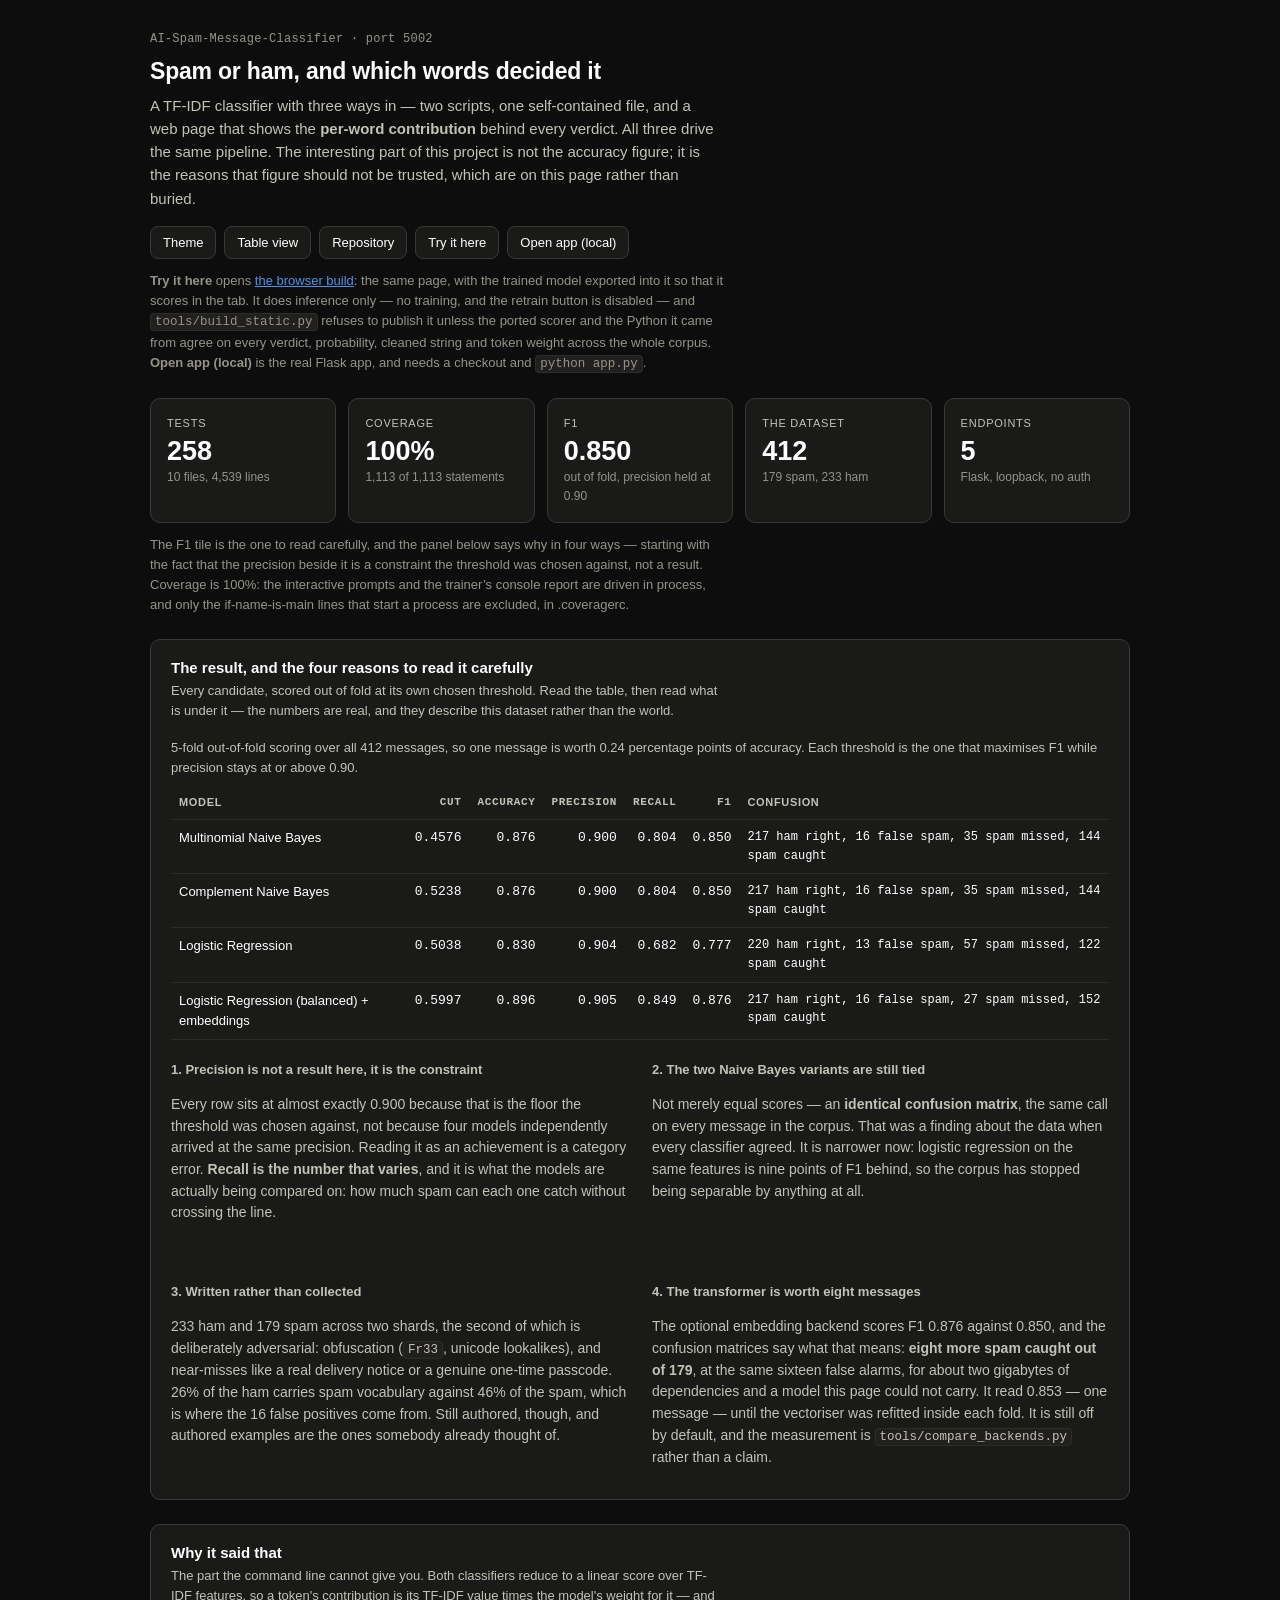
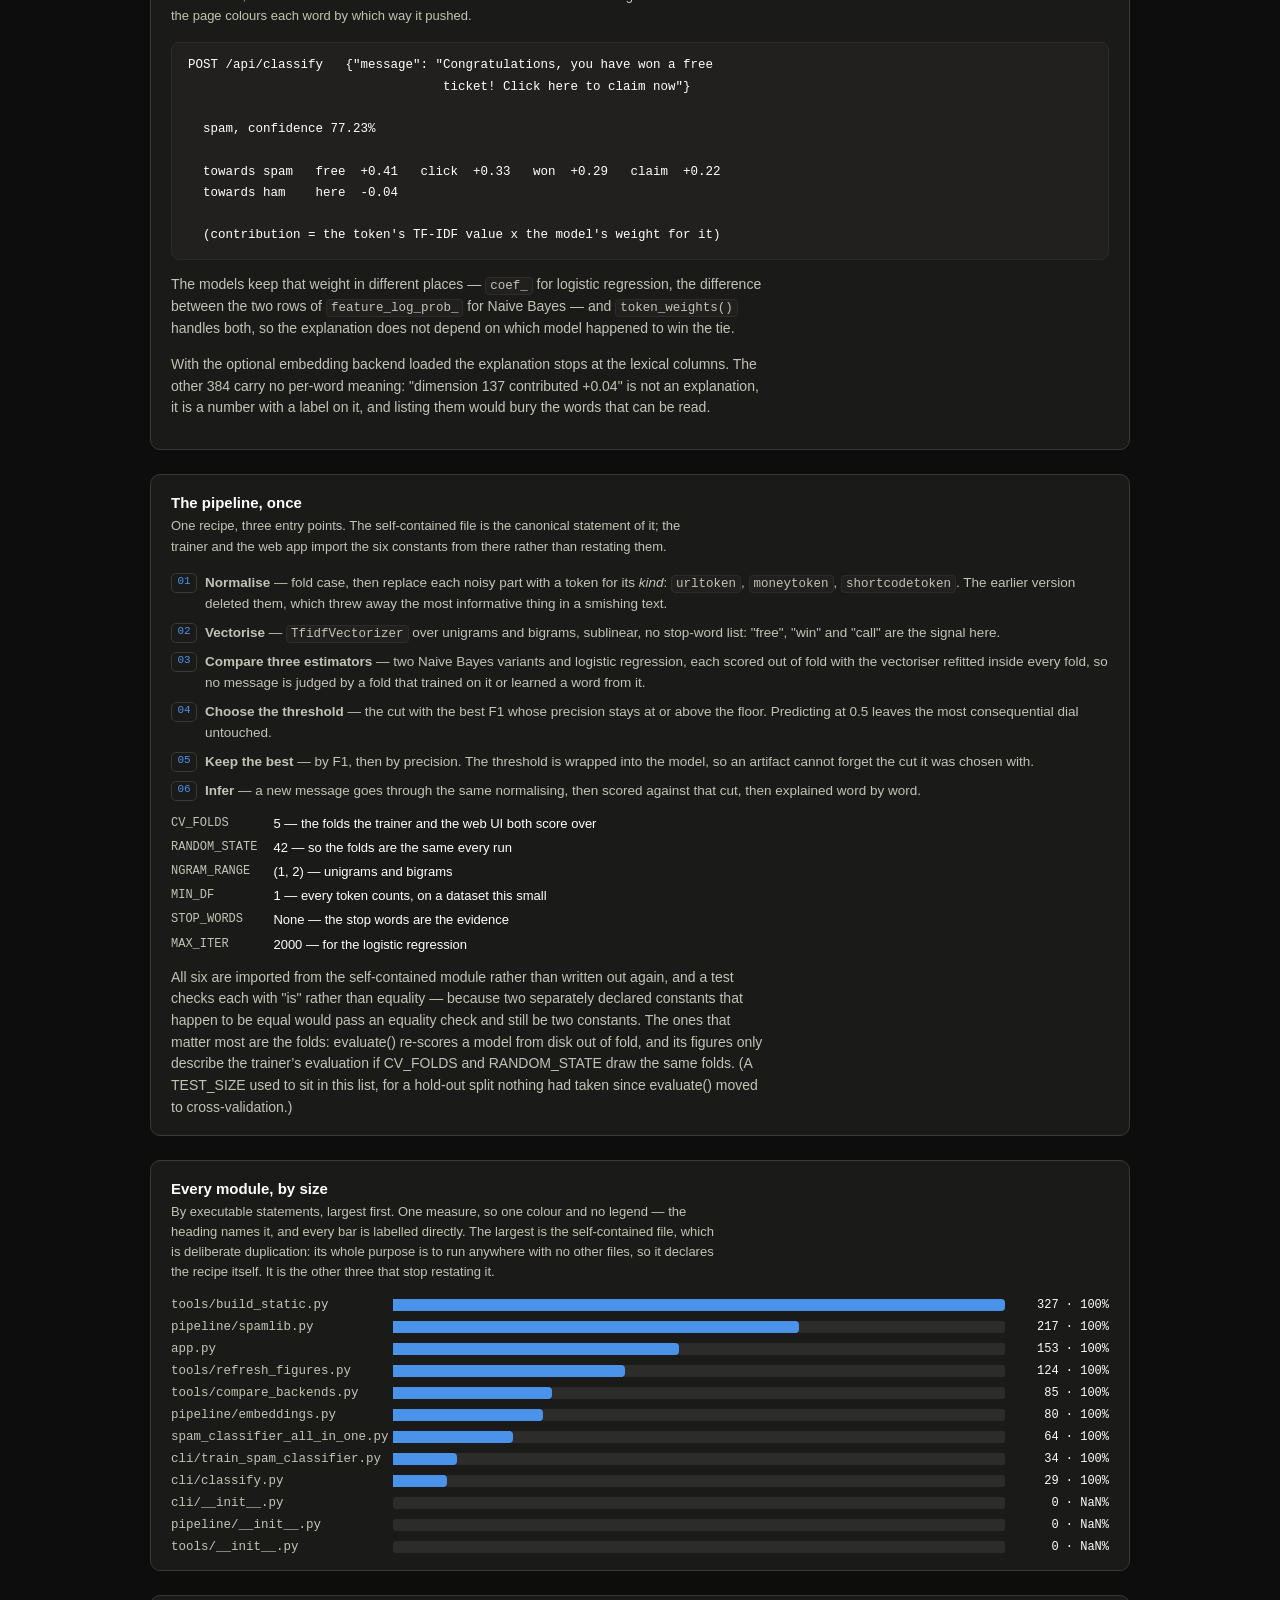
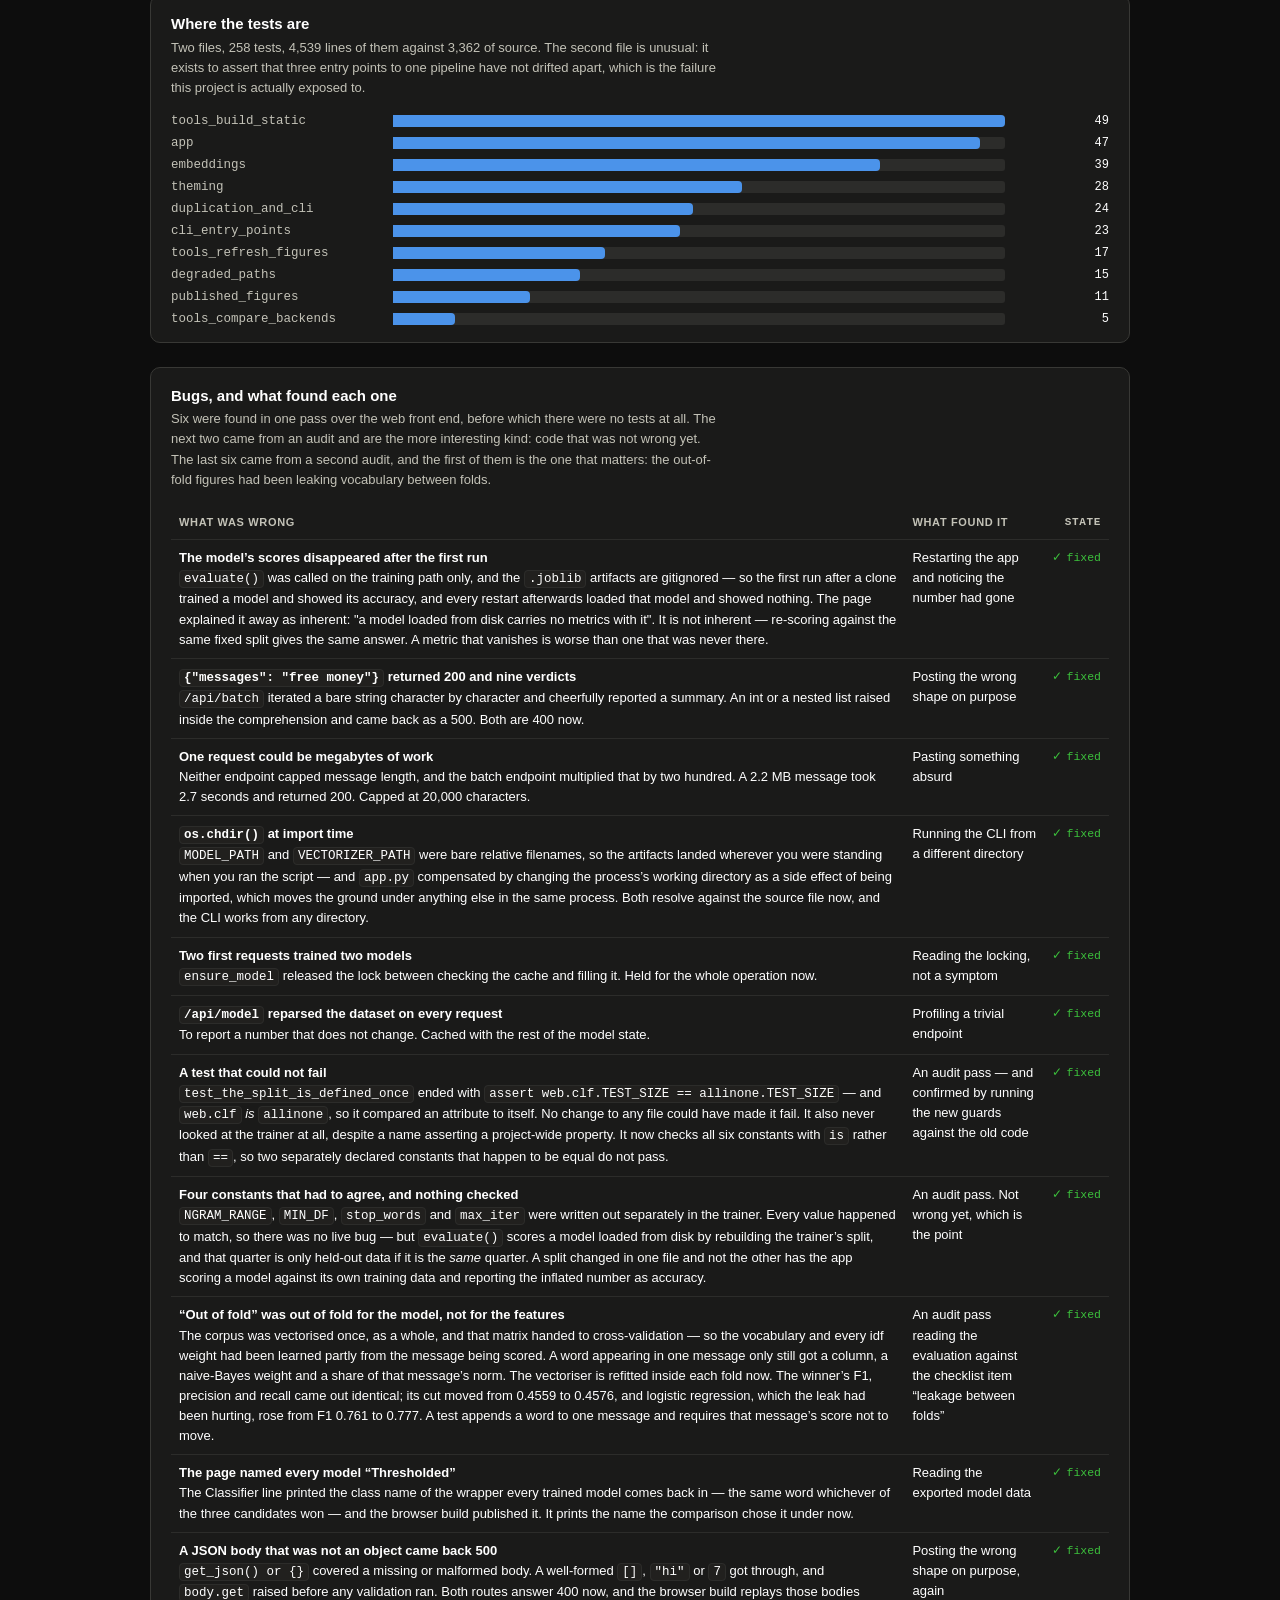
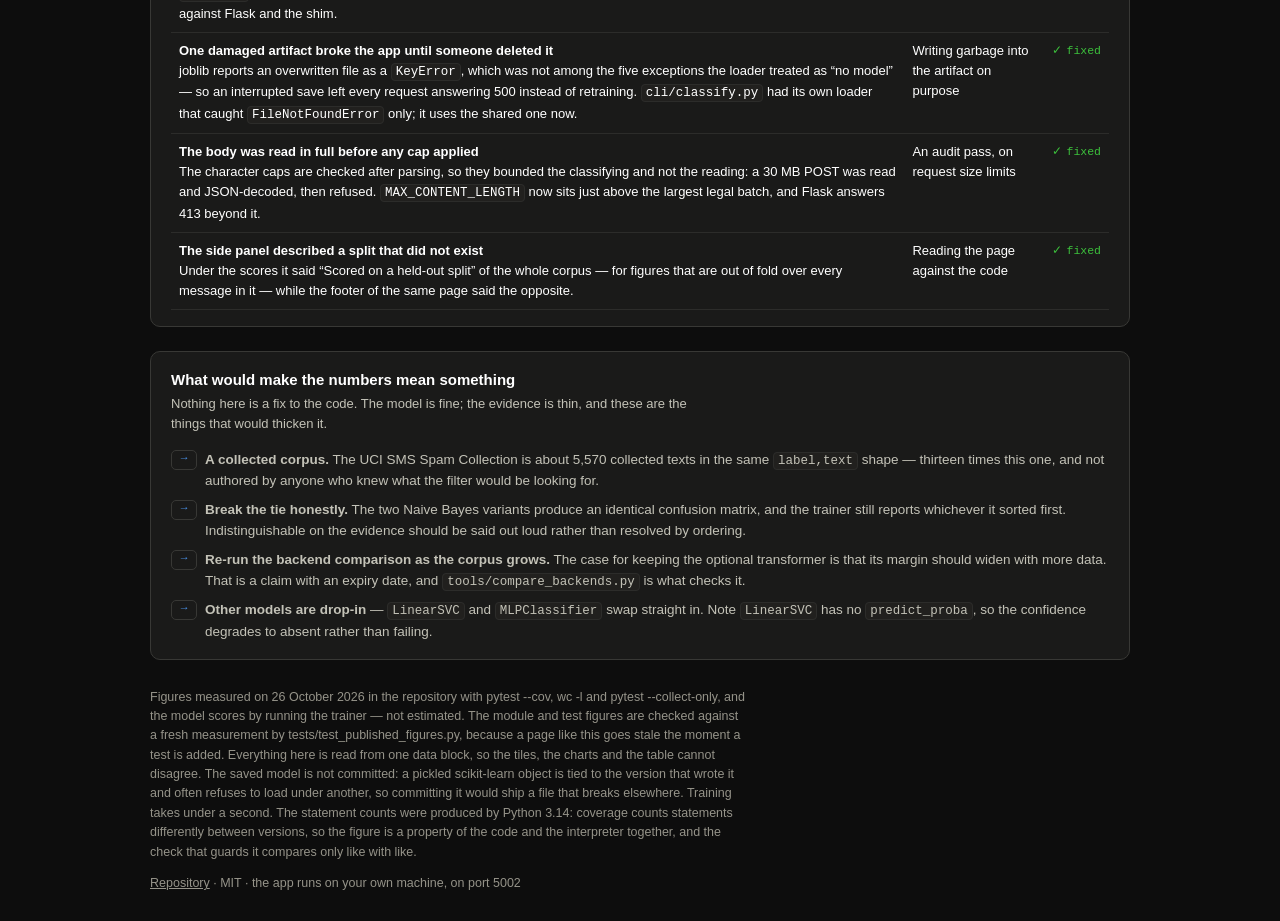
==== commit ccae8d85: "tests/test_theming.py: the themes, guarded; figures refreshed 28 tests. From the tokens, in CI: ever" ====
--- a/docs/index.html
+++ b/docs/index.html
@@ -428,6 +428,7 @@
   { file: 'test_tools_build_static.py',     n: 49, of: 'the docs/app build: its refusals, its four passes and --prove, with a stand-in browser' },
   { file: 'test_app.py',                    n: 47, of: 'the five endpoints, the caps, and the vanishing metrics' },
   { file: 'test_embeddings.py',             n: 39, of: 'the optional backend, almost all of it without torch installed' },
+  { file: 'test_theming.py',                n: 28, of: 'the colour themes: complete blocks, every pair at WCAG AA, dark without JavaScript, the toggle' },
   { file: 'test_duplication_and_cli.py',    n: 24, of: 'that the three entry points share one recipe' },
   { file: 'test_cli_entry_points.py',       n: 23, of: 'both command lines driven in process, where coverage can see them' },
   { file: 'test_tools_refresh_figures.py',  n: 17, of: 'the script that rewrites this page, with both of its runs replaced' },
@@ -436,7 +437,7 @@
   { file: 'test_tools_compare_backends.py', n:  5, of: 'the backend comparison, with a stand-in encoder and a smaller corpus' }
 ];
 
-var TEST_LINES = 4156;
+var TEST_LINES = 4539;
 
 /* Which interpreter produced the statement counts above. It matters: coverage
  * counts a `with` block or a multi-line call differently between versions, so
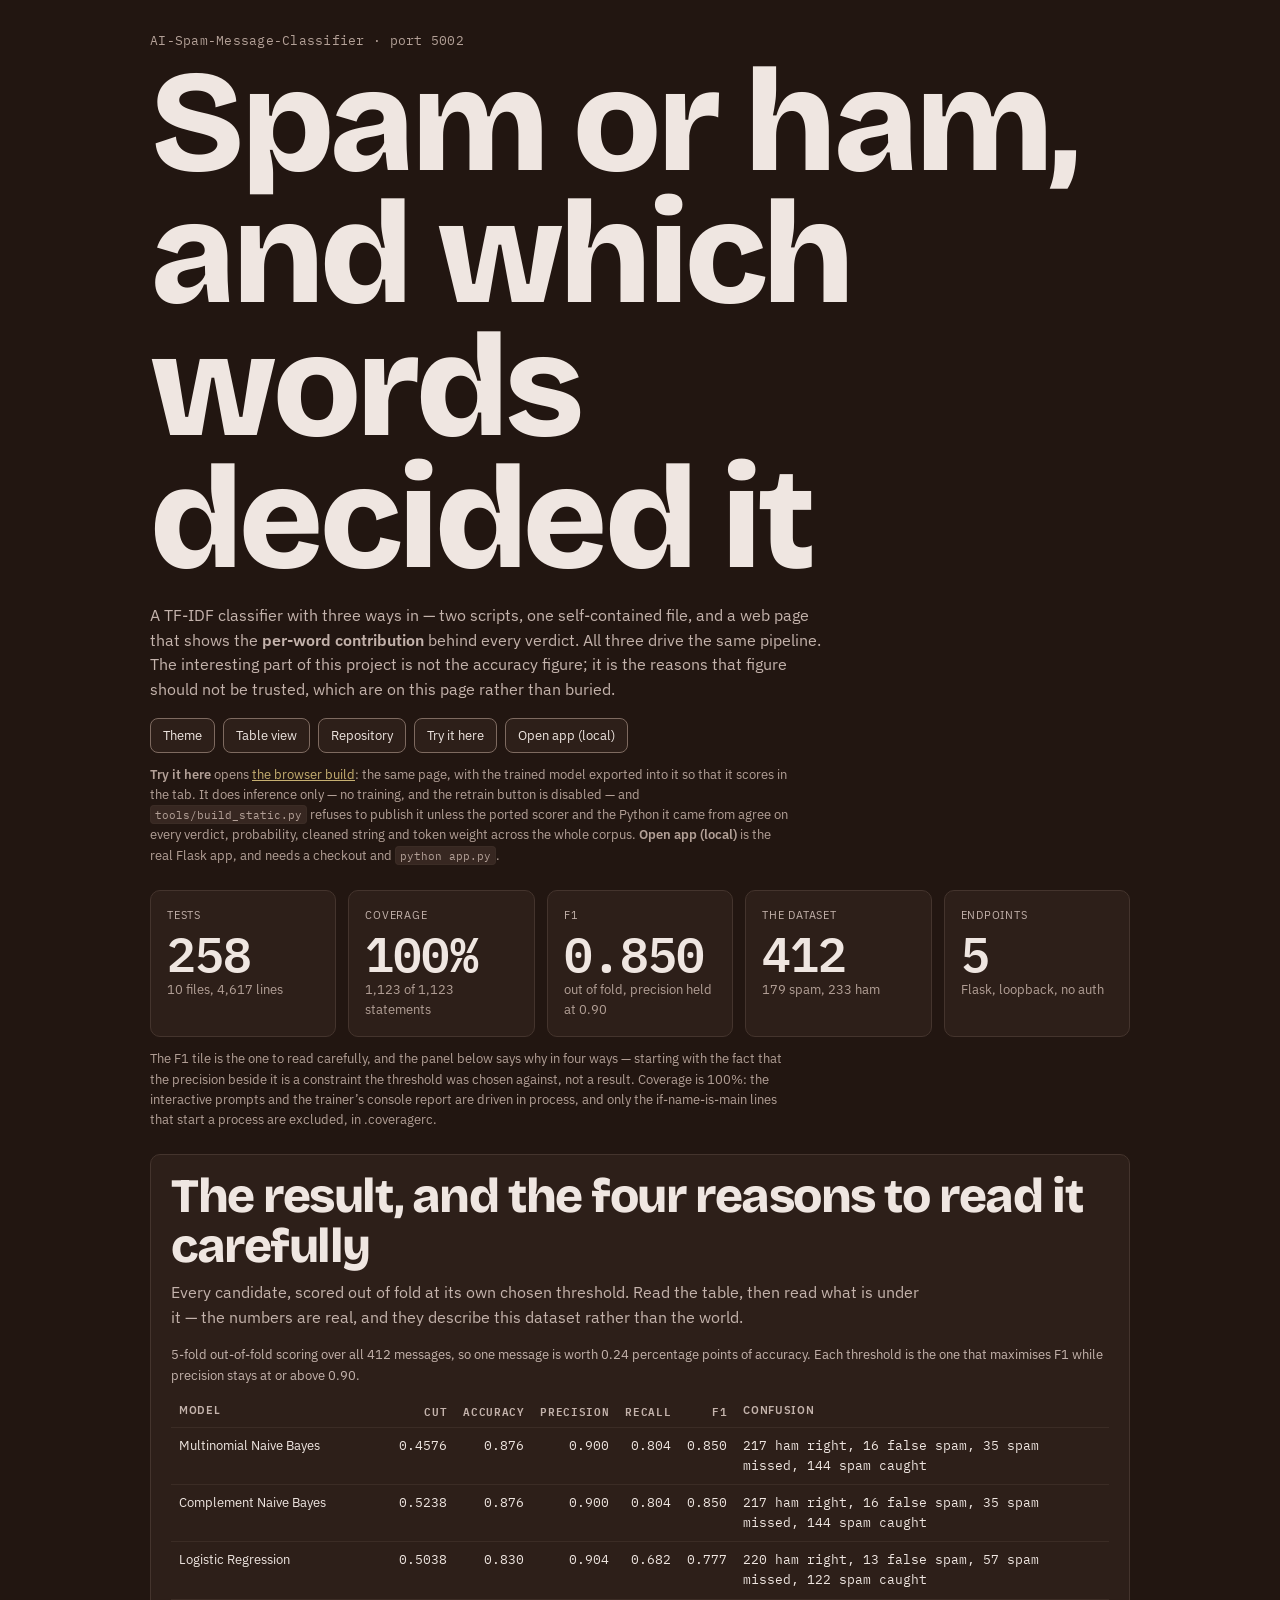
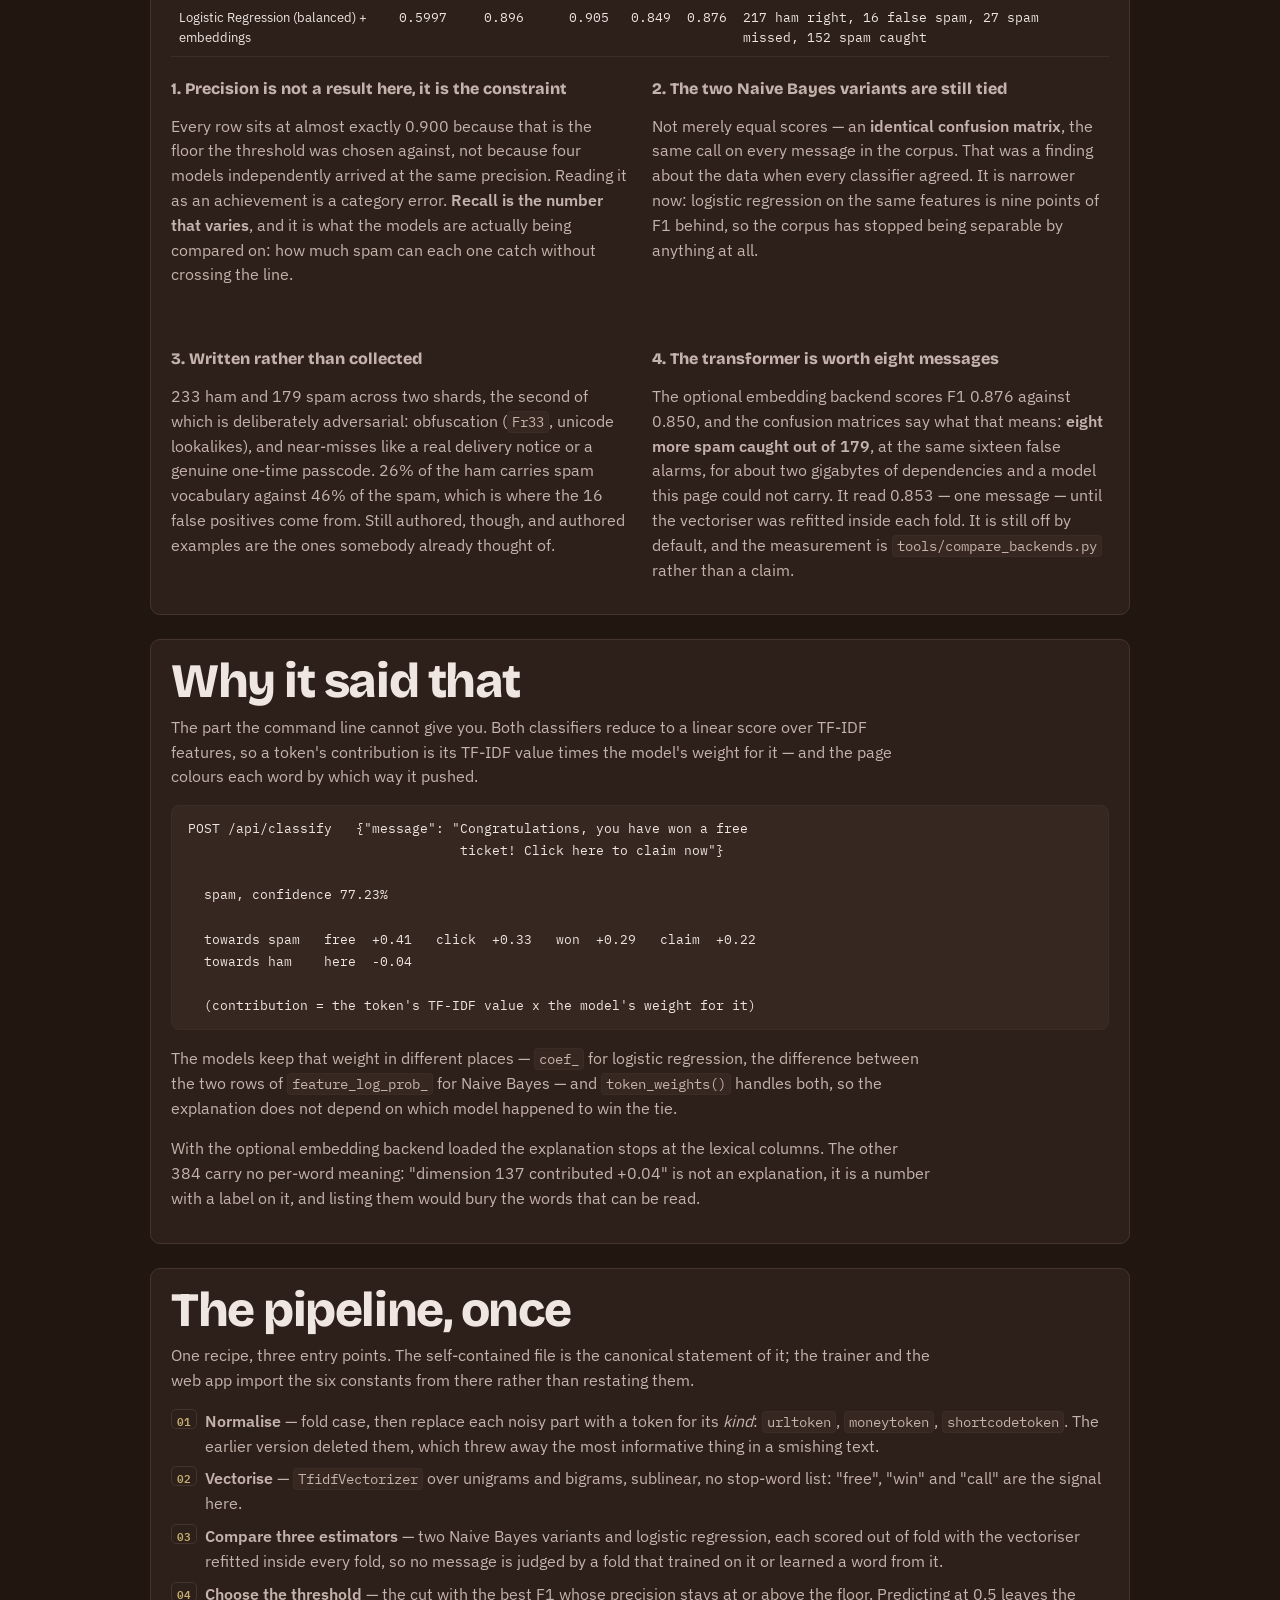
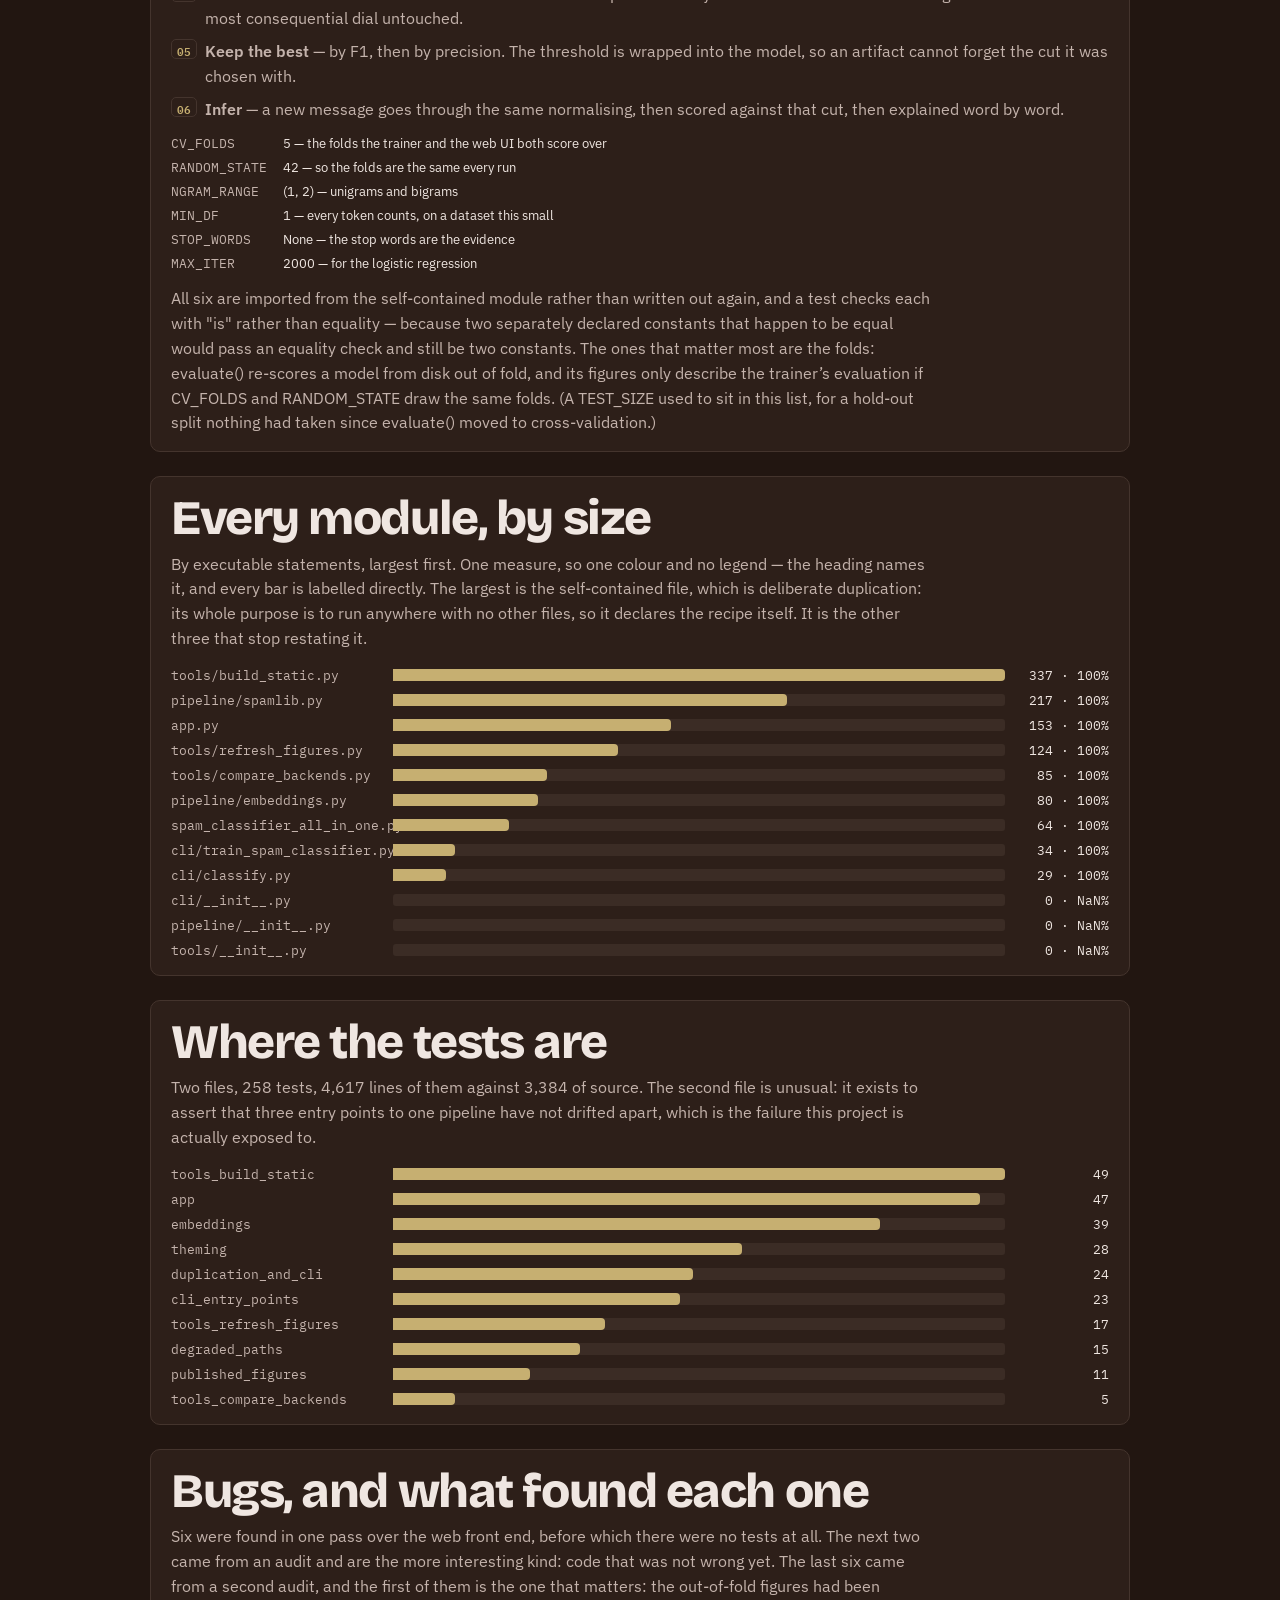
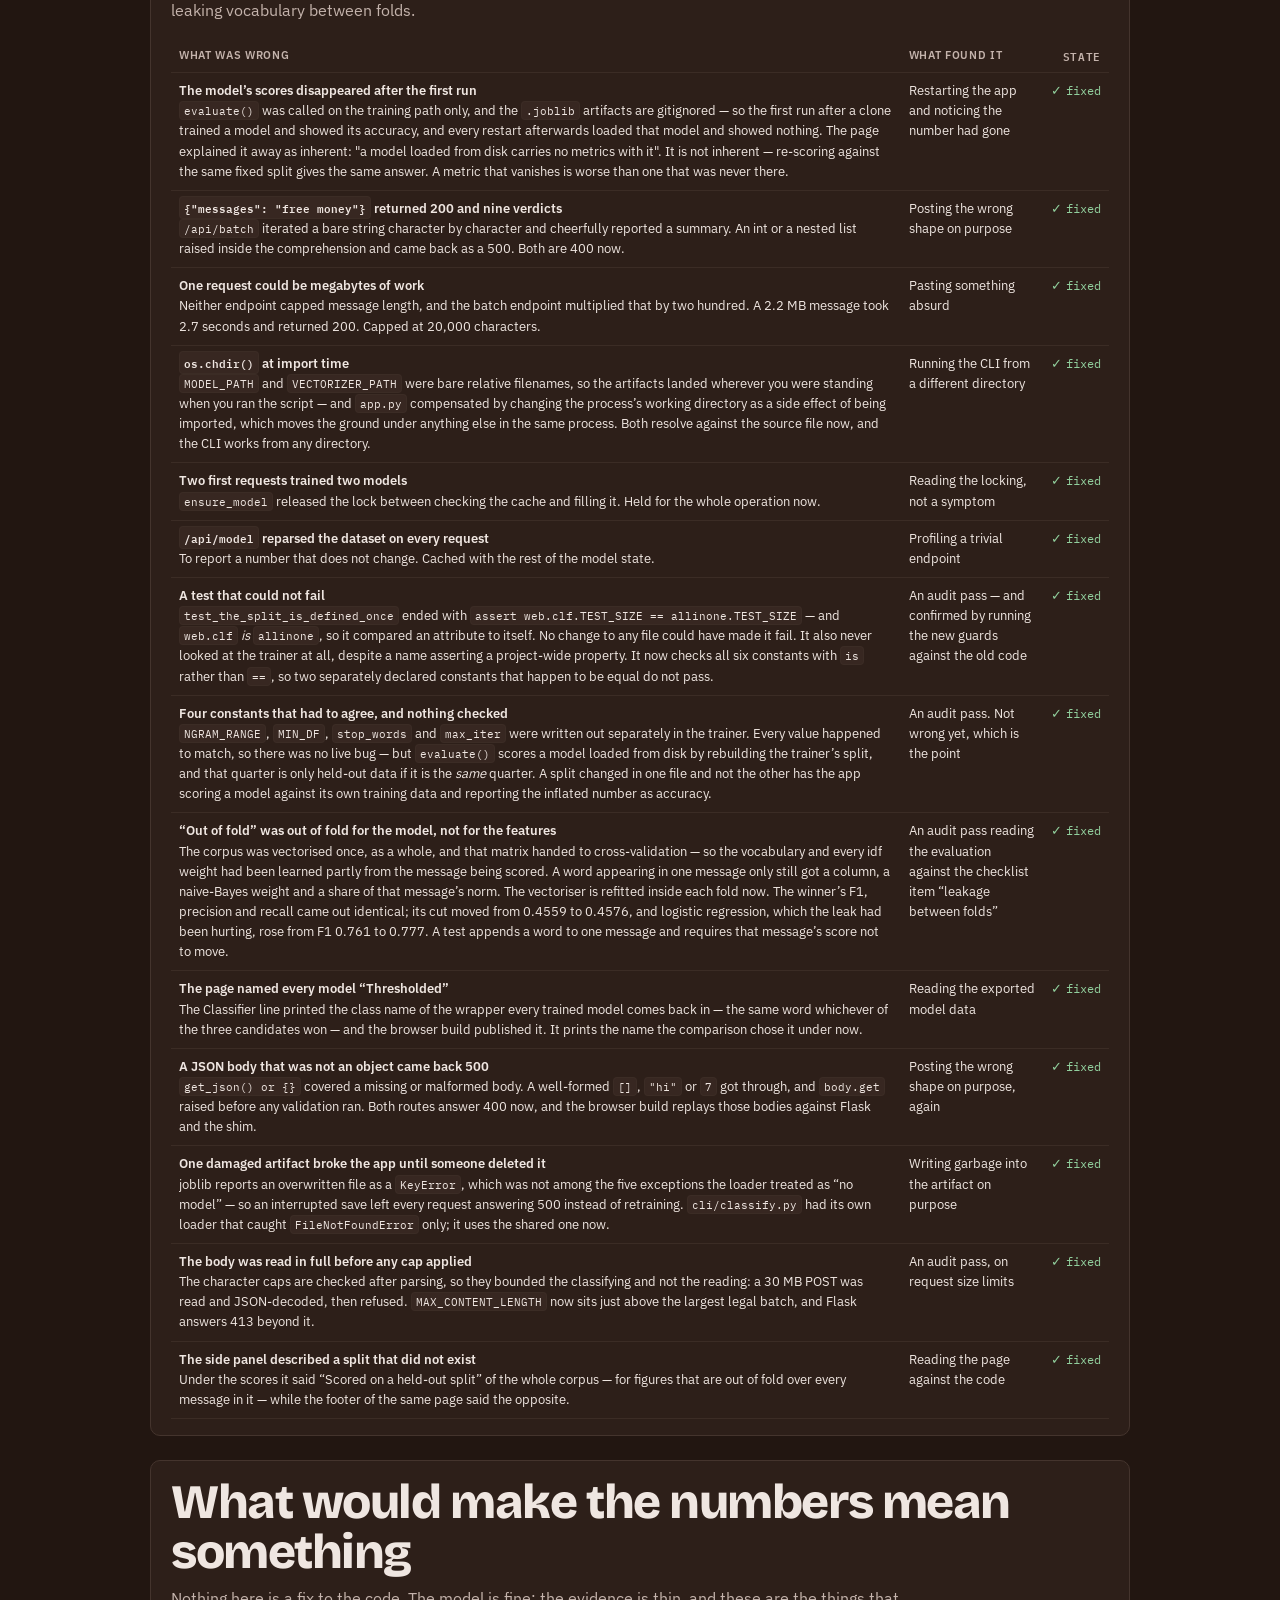
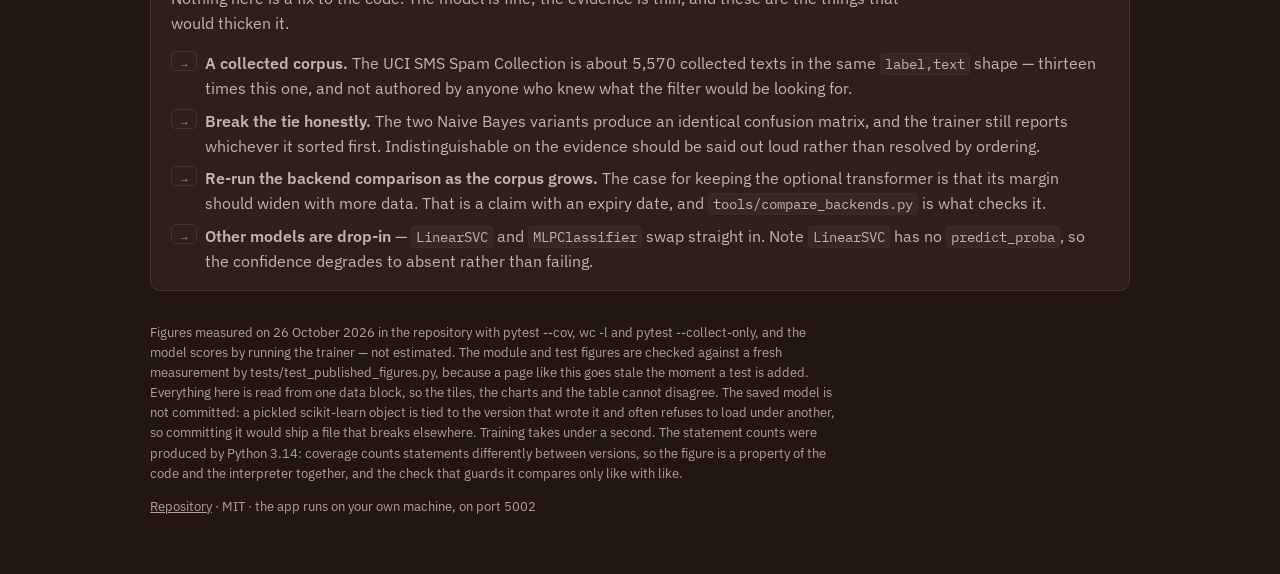
==== commit 62126fe7: "Write-up on the same palette and the 3x type scale; theme tests follow docs/index.html takes the cla" ====
--- a/docs/index.html
+++ b/docs/index.html
@@ -21,6 +21,8 @@
   if (/^[a-z]+$/.test(saved)) document.documentElement.classList.replace('theme-dark', 'theme-' + saved);
 })();
 </script>
+<!-- Self-hosted type (see DESIGN.md): no request leaves this site. -->
+<link rel="stylesheet" href="fonts.css">
 <style>
 /* ==========================================================================
  * DESIGN TOKENS -- the write-up template this family of project pages shares.
@@ -33,24 +35,33 @@
  * token in it, and add <name> to THEMES in the script at the bottom. Nothing
  * else changes, and tests/test_theming.py checks the new block's pairings.
  *
- * The colour blocks are identical in every repository that uses this
- * template. Every text pairing is at least 4.5:1 and every UI pairing at
- * least 3:1 in both themes. --color-warning (amber) is a fill only, always
- * beside a glyph and a word -- never text on its own.
+ * The thirteen core colour tokens are this repository's palette -- "Spam
+ * Classifier", clay + wheat -- from the portfolio's design/palettes.json, used
+ * as generated; the extra ones (success, warning, grid, track) are derived
+ * from the same dominant hue and accent and stay muted. Every text pairing is
+ * at least 4.5:1 and every UI pairing at least 3:1 in both themes.
+ * --color-warning (amber) is a fill only, always beside a glyph and a word --
+ * never text on its own.
  * ========================================================================== */
 :root {
   /* spacing: --space-N is N x 4px */
   --space-1: 4px; --space-2: 8px; --space-3: 12px; --space-4: 16px; --space-5: 20px;
   --space-6: 24px; --space-7: 28px; --space-8: 32px; --space-11: 44px;
 
-  /* typography */
-  --font-sans: -apple-system, BlinkMacSystemFont, "Segoe UI", Helvetica, Arial, sans-serif;
-  --font-mono: ui-monospace, SFMono-Regular, Menlo, monospace;
-  --text-2xs: 11px; --text-xs: 11.5px; --text-sm: 12px; --text-md: 12.5px; --text-base: 13px;
-  --text-lg: 13.5px; --text-xl: 14px; --text-2xl: 15px; --text-3xl: 23px; --text-4xl: 27px;
-  --leading-tight: 1.12; --leading-normal: 1.55; --leading-loose: 1.7;
-  --weight-regular: 400; --weight-medium: 500; --weight-semibold: 600;
-  --tracking-tight: -0.2px; --tracking-mono: .02em; --tracking-caps: .07em; --tracking-label: .06em;
+  /* typography. The DESIGN.md scale: each step is 3x the one below it --
+   * --text-sm for mono meta, --text-base for body copy and controls,
+   * --text-xl for section headings and --text-display for the one headline.
+   * --text-2xs and --text-xs are the only steps outside it, for table heads
+   * and status flags. Display type is weight 200 or 800, nothing between. */
+  --font-display: "Bricolage Grotesque", sans-serif;
+  --font-sans: "IBM Plex Sans", sans-serif;
+  --font-mono: "IBM Plex Mono", monospace;
+  --text-2xs: 11px; --text-xs: 12px; --text-sm: 13px; --text-base: 16px;
+  --text-xl: 48px; --text-display: clamp(64px, 14vw, 144px);
+  --leading-display: .92; --leading-tight: 1.05; --leading-normal: 1.55; --leading-loose: 1.7;
+  --weight-regular: 400; --weight-semibold: 600;
+  --weight-display-light: 200; --weight-display: 800;
+  --tracking-tight: -.03em; --tracking-mono: .02em; --tracking-caps: .07em; --tracking-label: .06em;
 
   /* shape */
   --radius-xs: 3px; --radius-sm: 4px; --radius-md: 5px; --radius-lg: 8px; --radius-xl: 10px;
@@ -60,28 +71,28 @@
  * an <html> with no theme class or an unknown one; any .theme-* block wins. */
 :where(:root), .theme-dark {
   color-scheme: dark;
-  --color-bg: #0d0d0d; --color-surface: #1a1a19; --color-surface-subtle: #21201e;
-  --color-border: #383835; --color-border-strong: #6e6c66;
-  --color-text-primary: #ffffff; --color-text-muted: #c3c2b7; --color-text-subtle: #959389;
-  --color-accent: #4b93ea; --color-accent-hover: #7ab0f0; --color-accent-subtle: #14263c; --color-text-on-accent: #0d0d0d;
-  --color-danger: #f06a6a; --color-success: #3cc13c; --color-warning: #fab219;
-  --color-grid: #2c2c2a; --color-track: #2c2c2a;
+  --color-bg: #221611; --color-surface: #2D1F19; --color-surface-subtle: #372721;
+  --color-border: #44342D; --color-border-strong: #7E6A60;
+  --color-text-primary: #EFE6E1; --color-text-muted: #C4B3AC; --color-text-subtle: #B3A097;
+  --color-accent: #C6AF71; --color-accent-hover: #DAC68F; --color-accent-subtle: #3B321A; --color-text-on-accent: #201A09;
+  --color-danger: #DF7F78; --color-success: #91CF9D; --color-warning: #E1AD63;
+  --color-grid: #3B2C25; --color-track: #3B2C25;
 }
 .theme-light {
   color-scheme: light;
-  --color-bg: #ece6d6; --color-surface: #fffdf7; --color-surface-subtle: #f6f1e4;
-  --color-border: #ded5bf; --color-border-strong: #7a7466;
-  --color-text-primary: #12161d; --color-text-muted: #3c4453; --color-text-subtle: #665632;
-  --color-accent: #1f63b8; --color-accent-hover: #174f94; --color-accent-subtle: #dfe9f7; --color-text-on-accent: #ffffff;
-  --color-danger: #b02e2e; --color-success: #0a6e0a; --color-warning: #fab219;
-  --color-grid: #ece6d6; --color-track: #ece6d6;
+  --color-bg: #FDF3EF; --color-surface: #FFFBF8; --color-surface-subtle: #F7EAE4;
+  --color-border: #E6D7D1; --color-border-strong: #9D877D;
+  --color-text-primary: #2F231E; --color-text-muted: #6A564D; --color-text-subtle: #78645B;
+  --color-accent: #7C6628; --color-accent-hover: #645014; --color-accent-subtle: #EEE4CB; --color-text-on-accent: #FDFAF3;
+  --color-danger: #A83634; --color-success: #20512D; --color-warning: #CD9A50;
+  --color-grid: #F0E5E1; --color-track: #F0E5E1;
 }
 
 * { box-sizing: border-box; }
 html, body { margin: 0; }
 .viz-root {
   padding: var(--space-8) var(--space-6) var(--space-11);
-  font: var(--text-2xl)/var(--leading-normal) var(--font-sans);
+  font: var(--text-base)/var(--leading-normal) var(--font-sans);
   background: var(--color-bg); color: var(--color-text-primary);
   min-height: 100vh;
 }
@@ -91,17 +102,21 @@
   margin: 0 0 var(--space-2); font: var(--weight-regular) var(--text-sm) var(--font-mono); color: var(--color-text-subtle);
   letter-spacing: var(--tracking-mono);
 }
-h1 { font-size: var(--text-3xl); margin: 0 0 var(--space-1); letter-spacing: var(--tracking-tight); }
-.lede { color: var(--color-text-muted); margin: 0; font-size: var(--text-2xl); max-width: 68ch; }
+h1 {
+  font: var(--weight-display) var(--text-display)/var(--leading-display) var(--font-display);
+  margin: 0 0 var(--space-4); letter-spacing: var(--tracking-tight); overflow-wrap: break-word;
+}
+.lede { color: var(--color-text-muted); margin: 0; font-size: var(--text-base); max-width: 68ch; }
 .head { display: flex; justify-content: space-between; align-items: flex-start; gap: var(--space-4); flex-wrap: wrap; }
 .controls { display: flex; gap: var(--space-2); flex-wrap: wrap; }
 button, .btn {
-  font: var(--weight-regular) var(--text-base) var(--font-sans); cursor: pointer; text-decoration: none;
+  font: var(--weight-regular) var(--text-sm) var(--font-sans); cursor: pointer; text-decoration: none;
   display: inline-block;
   background: var(--color-surface); color: var(--color-text-primary);
-  border: 1px solid var(--color-border); border-radius: var(--radius-lg); padding: var(--space-2) var(--space-3);
+  border: 1px solid var(--color-border-strong); border-radius: var(--radius-lg); padding: var(--space-2) var(--space-3);
 }
 button:hover, .btn:hover { border-color: var(--color-text-subtle); }
+button:focus-visible, .btn:focus-visible, a:focus-visible { outline: 2px solid var(--color-accent); outline-offset: 2px; }
 button[aria-pressed="true"] { border-color: var(--color-accent); color: var(--color-accent); }
 
 /* ------------------------------------------------------------ stat tiles */
@@ -110,17 +125,20 @@
 .tiles { display: grid; grid-template-columns: repeat(auto-fit, minmax(156px, 1fr)); gap: var(--space-3); margin: var(--space-6) 0 var(--space-2); }
 .tile { background: var(--color-surface); border: 1px solid var(--color-border); border-radius: var(--radius-xl); padding: var(--space-4); }
 .tile .k { display: block; color: var(--color-text-muted); font-size: var(--text-2xs); text-transform: uppercase; letter-spacing: var(--tracking-caps); }
-.tile .v { display: block; margin-top: var(--space-1); font: var(--weight-semibold) var(--text-4xl)/var(--leading-tight) var(--font-sans); font-variant-numeric: tabular-nums; }
+.tile .v { display: block; margin-top: var(--space-1); font: var(--weight-semibold) var(--text-xl)/var(--leading-tight) var(--font-mono); font-variant-numeric: tabular-nums; letter-spacing: -.02em; }
 .tile .n { display: block; margin-top: 2px; color: var(--color-text-subtle); font-size: var(--text-sm); }
 
-.note { color: var(--color-text-subtle); font-size: var(--text-base); max-width: 80ch; margin: var(--space-3) 0 0; }
+.note { color: var(--color-text-subtle); font-size: var(--text-sm); max-width: 80ch; margin: var(--space-3) 0 0; }
 
 /* ---------------------------------------------------------------- panels */
 .panel { background: var(--color-surface); border: 1px solid var(--color-border); border-radius: var(--radius-xl); padding: var(--space-4) var(--space-5); margin-top: var(--space-6); }
-.panel h2 { margin: 0 0 2px; font-size: var(--text-2xl); }
-.panel h3 { margin: var(--space-5) 0 var(--space-2); font-size: var(--text-base); color: var(--color-text-muted); }
+.panel h2 {
+  margin: 0 0 var(--space-2); font: var(--weight-display) var(--text-xl)/var(--leading-tight) var(--font-display);
+  letter-spacing: var(--tracking-tight); overflow-wrap: break-word;
+}
+.panel h3 { margin: var(--space-6) 0 var(--space-2); font: var(--weight-display) var(--text-base)/var(--leading-tight) var(--font-display); color: var(--color-text-muted); }
 .panel .sub { margin: 0 0 var(--space-4); color: var(--color-text-muted); font-size: var(--text-base); max-width: 76ch; }
-.panel p { font-size: var(--text-xl); color: var(--color-text-muted); max-width: 76ch; }
+.panel p { font-size: var(--text-base); color: var(--color-text-muted); max-width: 76ch; }
 /* min(…, 100%) and the panel's own scroll keep a phone at 390px from scrolling
  * the whole page sideways: the model table is wider than a phone, so it
  * scrolls inside its panel instead. */
@@ -134,54 +152,55 @@
    module name here is spam_classifier_all_in_one.py, which measured 199px
    and was being clipped — a clipped name is one the reader cannot look up. */
 .bar { display: grid; grid-template-columns: 210px 1fr 92px; gap: var(--space-3); align-items: center; }
-.bar .lab { font: var(--weight-regular) var(--text-md) var(--font-mono); color: var(--color-text-muted); }
+.bar .lab { font: var(--weight-regular) var(--text-sm) var(--font-mono); color: var(--color-text-muted); }
 .bar .rail { position: relative; height: 12px; background: var(--color-track); border-radius: var(--radius-xs); }
 .bar .fill { position: absolute; inset: 0 auto 0 0; background: var(--color-accent); border-radius: 0 var(--radius-sm) var(--radius-sm) 0; }
-.bar .val { text-align: right; font: var(--weight-medium) var(--text-sm) var(--font-mono); font-variant-numeric: tabular-nums; color: var(--color-text-primary); }
+.bar .val { text-align: right; font: var(--weight-regular) var(--text-sm) var(--font-mono); font-variant-numeric: tabular-nums; color: var(--color-text-primary); }
 .bar:hover .rail { outline: 2px solid var(--color-border); outline-offset: 2px; }
 
 /* ----------------------------------------------------------------- table */
 table { width: 100%; border-collapse: collapse; }
-caption { text-align: left; color: var(--color-text-muted); font-size: var(--text-base); padding-bottom: var(--space-2); }
-th, td { text-align: left; padding: var(--space-2); border-bottom: 1px solid var(--color-grid); font-size: var(--text-base); vertical-align: top; }
-th { color: var(--color-text-muted); font-size: var(--text-2xs); text-transform: uppercase; letter-spacing: var(--tracking-label); }
+caption { text-align: left; color: var(--color-text-muted); font-size: var(--text-sm); padding-bottom: var(--space-2); }
+th, td { text-align: left; padding: var(--space-2); border-bottom: 1px solid var(--color-grid); font-size: var(--text-sm); vertical-align: top; }
+th { color: var(--color-text-muted); font-size: var(--text-2xs); font-weight: var(--weight-semibold); text-transform: uppercase; letter-spacing: var(--tracking-label); }
 td.num, th.num { text-align: right; font-family: var(--font-mono); font-variant-numeric: tabular-nums; }
 td.mono { font-family: var(--font-mono); font-size: var(--text-sm); }
 tr.total td { border-bottom: none; font-weight: var(--weight-semibold); }
 [hidden] { display: none !important; }
 
-code { font-family: var(--font-mono); font-size: var(--text-md); background: var(--color-surface-subtle); border: 1px solid var(--color-grid); border-radius: var(--radius-sm); padding: 1px var(--space-1); }
+code { font-family: var(--font-mono); font-size: .875em; background: var(--color-surface-subtle); border: 1px solid var(--color-grid); border-radius: var(--radius-sm); padding: 1px var(--space-1); }
 pre {
   background: var(--color-surface-subtle); border: 1px solid var(--color-grid); border-radius: var(--radius-lg);
   padding: var(--space-3) var(--space-4); overflow-x: auto;
-  font: var(--text-md)/var(--leading-loose) var(--font-mono); color: var(--color-text-primary); margin: var(--space-3) 0 0;
+  font: var(--text-sm)/var(--leading-loose) var(--font-mono); color: var(--color-text-primary); margin: var(--space-3) 0 0;
 }
 
 /* Numbered steps. */
 .flow { list-style: none; margin: var(--space-3) 0 0; padding: 0; display: grid; gap: var(--space-2); }
-.flow li { display: grid; grid-template-columns: 26px 1fr; gap: var(--space-2); font-size: var(--text-lg); color: var(--color-text-muted); }
+.flow li { display: grid; grid-template-columns: 26px 1fr; gap: var(--space-2); font-size: var(--text-base); color: var(--color-text-muted); }
 .step {
-  font: var(--weight-medium) var(--text-2xs) var(--font-mono); color: var(--color-accent);
+  font: var(--weight-semibold) var(--text-2xs) var(--font-mono); font-variant-numeric: tabular-nums; color: var(--color-accent);
   border: 1px solid var(--color-border); border-radius: var(--radius-md);
   text-align: center; padding: 1px 0; height: 20px;
 }
 
 /* Status. Never colour alone: each carries a glyph and a word, which is what
  * makes the sub-3:1 amber legal. */
-.flag { display: inline-flex; align-items: center; gap: var(--space-1); font: var(--weight-medium) var(--text-xs) var(--font-mono); white-space: nowrap; }
+.flag { display: inline-flex; align-items: center; gap: var(--space-1); font: var(--weight-regular) var(--text-xs) var(--font-mono); white-space: nowrap; }
 .flag .g { font-size: var(--text-sm); }
 .flag.good { color: var(--color-success); }
-/* Amber is under 3:1 on both planes, so it is never the colour of a word:
- * the word stays in the text colour and only the glyph beside it is amber. */
+/* Amber is not held to 3:1 -- the light theme's is under it -- so it is never
+ * the colour of a word: the word stays in the text colour and only the glyph
+ * beside it is amber. */
 .flag.warn { color: var(--color-text-primary); }
 .flag.warn .g { color: var(--color-warning); }
 .flag.crit { color: var(--color-danger); }
 
-dl.kv { display: grid; grid-template-columns: auto 1fr; gap: var(--space-1) var(--space-4); margin: var(--space-3) 0 0; font-size: var(--text-base); }
+dl.kv { display: grid; grid-template-columns: auto 1fr; gap: var(--space-1) var(--space-4); margin: var(--space-3) 0 0; font-size: var(--text-sm); }
 dl.kv dt { color: var(--color-text-muted); font-family: var(--font-mono); font-size: var(--text-sm); }
 dl.kv dd { margin: 0; }
 
-footer { margin-top: var(--space-7); color: var(--color-text-subtle); font-size: var(--text-md); max-width: 86ch; }
+footer { margin-top: var(--space-8); color: var(--color-text-subtle); font-size: var(--text-sm); max-width: 86ch; }
 /* Links read the accent. Unstyled, they took the browser's own #0000ee,
  * which is 2.3:1 on the dark plane. */
 a { color: var(--color-accent); }
@@ -410,7 +429,7 @@
  * `python tools/refresh_figures.py` rewrites them. */
 
 var MODULES = [
-  { name: 'tools/build_static.py',         lines: 1093, stmts: 327, missed:  0, does: 'builds docs/app, and refuses to if the JavaScript port disagrees with the Python' },
+  { name: 'tools/build_static.py',         lines: 1115, stmts: 337, missed:  0, does: 'builds docs/app, and refuses to if the JavaScript port disagrees with the Python' },
   { name: 'pipeline/spamlib.py',           lines: 647, stmts: 217, missed:  0, does: 'the one implementation: normalising, model choice, the tuned threshold' },
   { name: 'app.py',                        lines: 479, stmts: 153, missed:  0, does: 'the web UI, five endpoints, and the per-word explanation' },
   { name: 'tools/refresh_figures.py',      lines: 235, stmts: 124, missed:  0, does: 'measures the figures on this page and rewrites them' },
@@ -437,7 +456,7 @@
   { file: 'test_tools_compare_backends.py', n:  5, of: 'the backend comparison, with a stand-in encoder and a smaller corpus' }
 ];
 
-var TEST_LINES = 4539;
+var TEST_LINES = 4617;
 
 /* Which interpreter produced the statement counts above. It matters: coverage
  * counts a `with` block or a multi-line call differently between versions, so
--- a/docs/fonts.css
+++ b/docs/fonts.css
@@ -0,0 +1,8 @@
+/* Self-hosted type for every project page (see DESIGN.md). No external requests, so it works offline and under a CSP.
+   Copy this file and the fonts/ folder next to each other; the url()s are relative to this file.
+   Bricolage Grotesque is variable: one file covers every weight from 200 to 800. Licences: fonts/OFL-*.txt */
+@font-face{font-family:"Bricolage Grotesque";src:url("fonts/bricolage-grotesque-latin-wght.woff2") format("woff2");font-weight:200 800;font-style:normal;font-display:swap}
+@font-face{font-family:"IBM Plex Sans";src:url("fonts/ibm-plex-sans-latin-400.woff2") format("woff2");font-weight:400;font-style:normal;font-display:swap}
+@font-face{font-family:"IBM Plex Sans";src:url("fonts/ibm-plex-sans-latin-600.woff2") format("woff2");font-weight:600;font-style:normal;font-display:swap}
+@font-face{font-family:"IBM Plex Mono";src:url("fonts/ibm-plex-mono-latin-400.woff2") format("woff2");font-weight:400;font-style:normal;font-display:swap}
+@font-face{font-family:"IBM Plex Mono";src:url("fonts/ibm-plex-mono-latin-600.woff2") format("woff2");font-weight:600;font-style:normal;font-display:swap}
